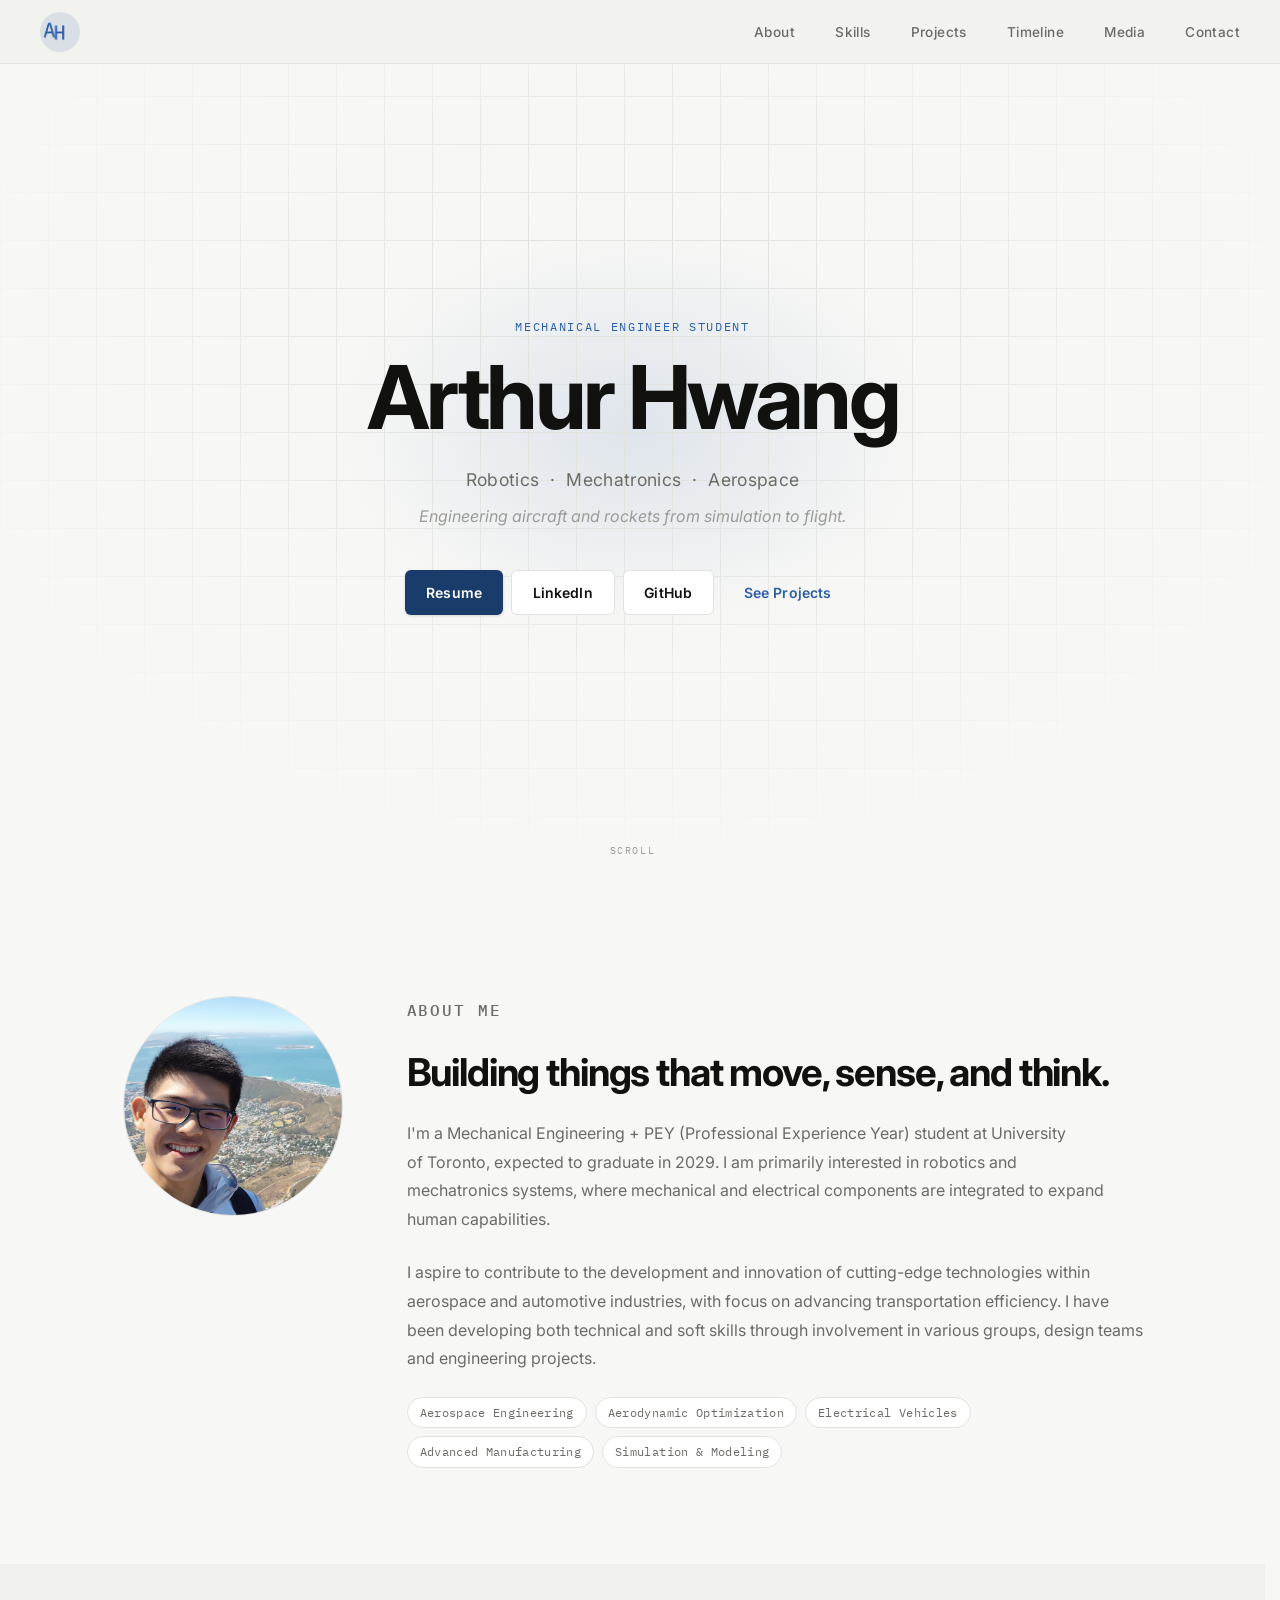
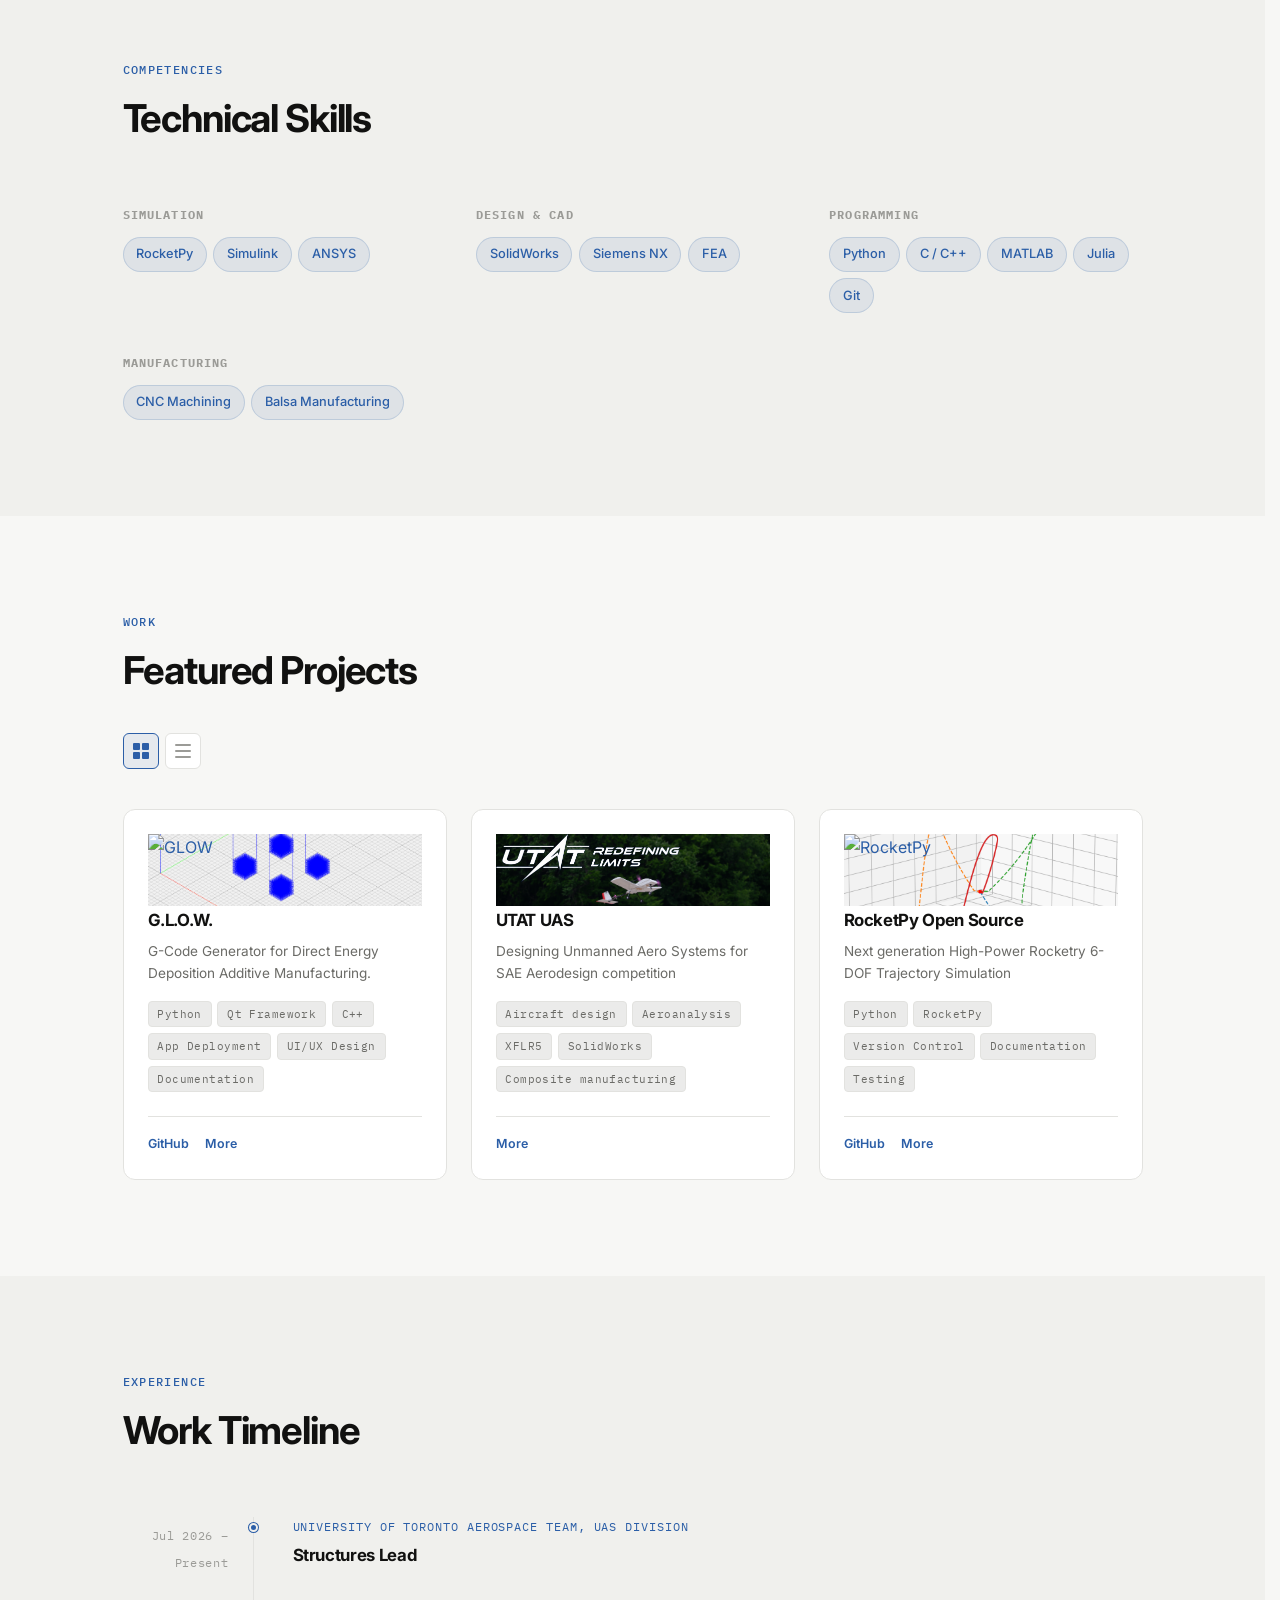
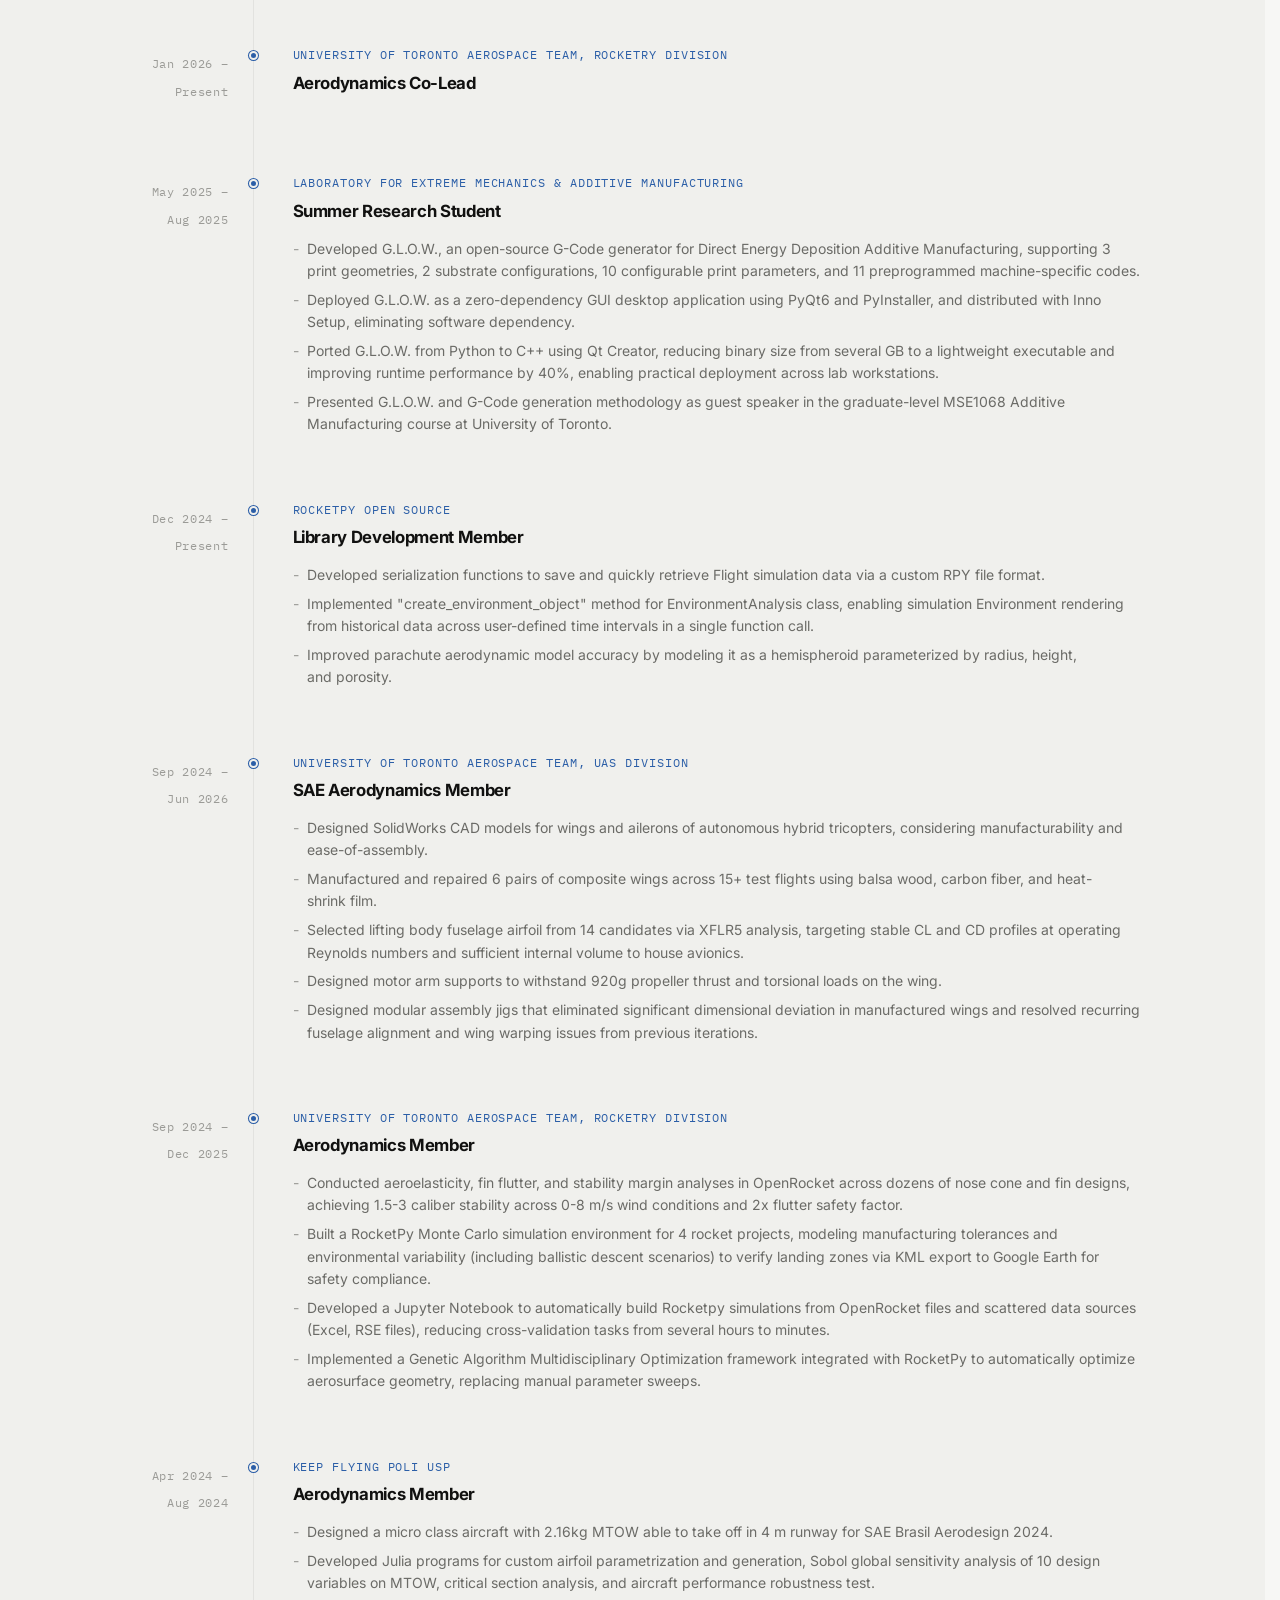
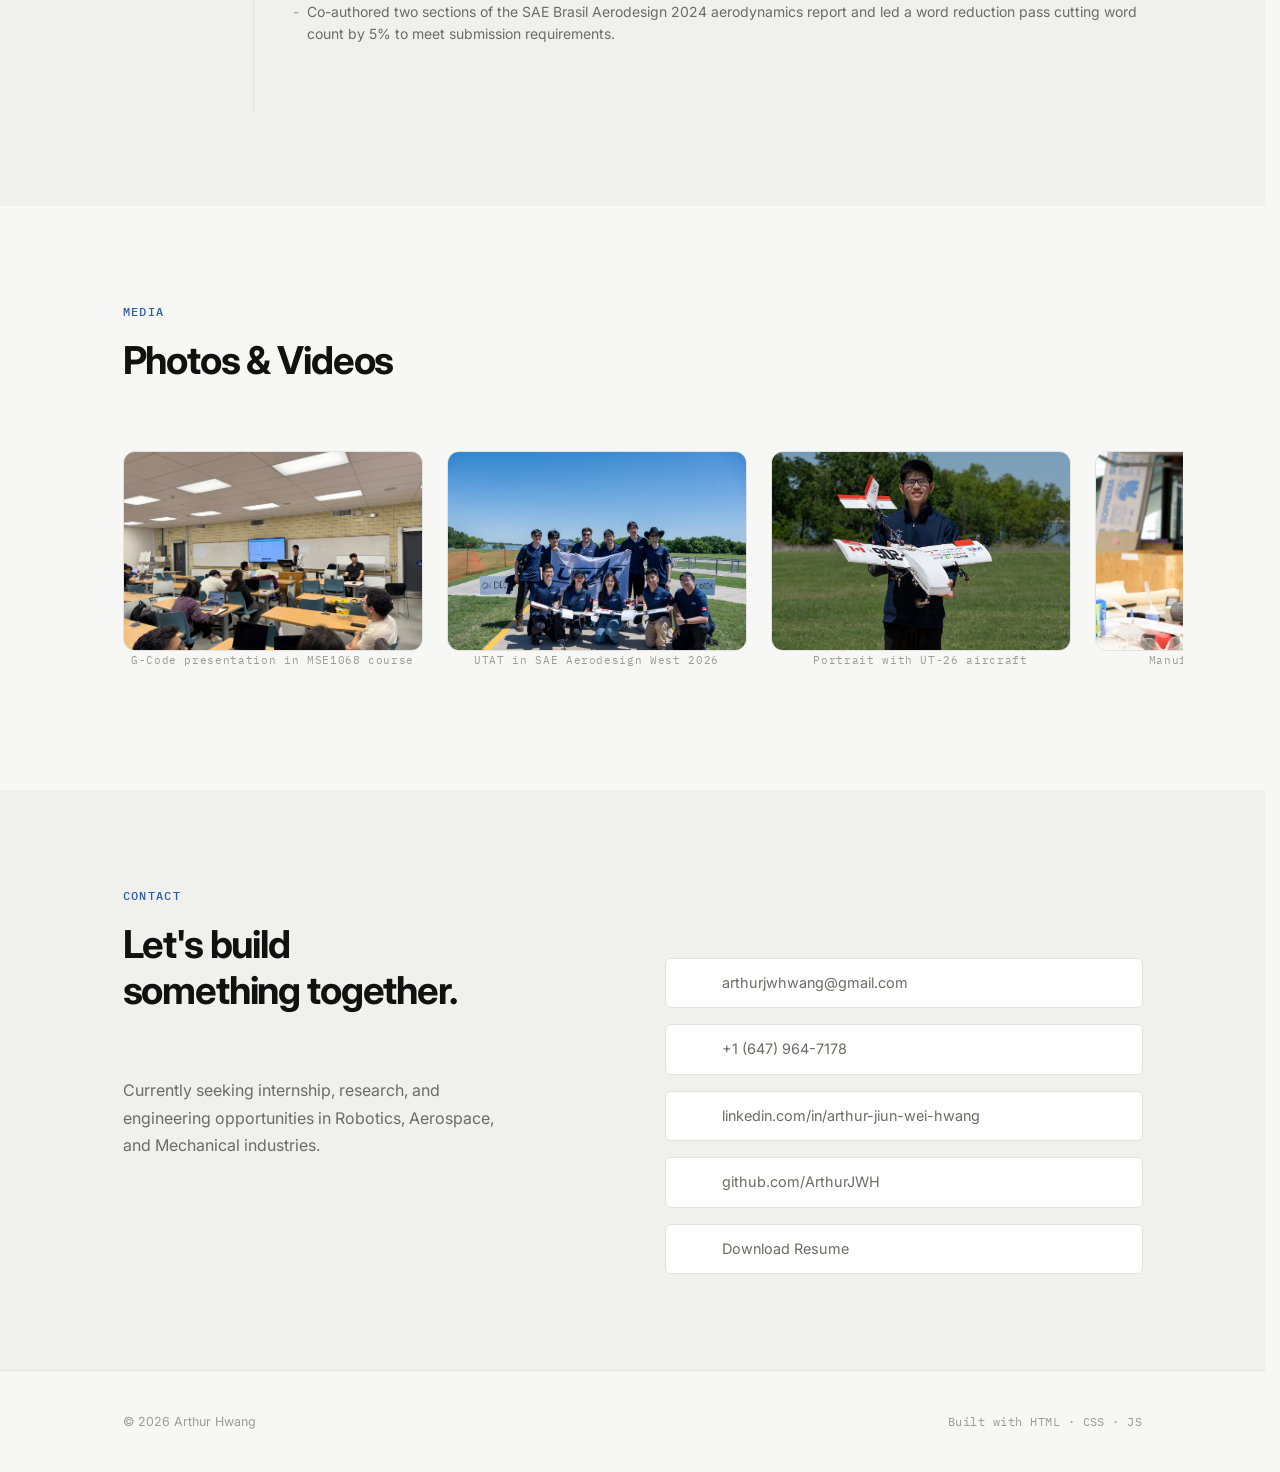
==== index.html @ eb689836 "Adding lazy loading images" ====
<!doctype html>
<html lang="en">
	<head>
		<meta charset="UTF-8" />
		<meta name="viewport" content="width=device-width, initial-scale=1.0" />
		<meta name="description" content="Mechanical Engineering Student @ University of Toronto" />
		<meta name="keywords" content="Arthur, Jiun, Wei, Hwang, ArthurJWH" />
		<meta name="author" content="Arthur Hwang" />
		<title>Arthur Hwang</title>
		<meta property="og:site_name" content="Arthur Hwang" />
		<meta property="og:url" content="https://arthurjwh.github.io/" />
		<meta property="og:title" content="Arthur Hwang" />
		<meta
			property="og:description"
			content="Mechanical Engineering Student @ University of Toronto" />
		<meta
			property="og:image"
			content="https://arthurjwh.github.io/img/icon-500-light-mode.png" />
		<meta
			name="google-site-verification"
			content="MMjzCm9zlC43vfztcEJoleFTkbL-os8lQjuUv9mvH-Y" />
		<link rel="icon" type="image/png" href="img/icon-32-light-mode.png" />
		<link
			rel="icon"
			type="image/png"
			href="img/icon-32-light-mode.png"
			media="(prefers-color-scheme: light)" />
		<link
			rel="icon"
			type="image/png"
			href="img/icon-32-dark-mode.png"
			media="(prefers-color-scheme: dark)" />
		<link rel="stylesheet" href="style.css" />
		<link rel="preconnect" href="https://fonts.googleapis.com" />
		<link rel="preconnect" href="https://fonts.gstatic.com" crossorigin />
		<link
			href="https://fonts.googleapis.com/css2?family=Inter:wght@300;400;500;600;700&family=IBM+Plex+Mono:wght@400;500&display=swap"
			rel="stylesheet" />
		<script src="https://kit.fontawesome.com/801590478f.js" crossorigin="anonymous"></script>
	</head>
	<body>
		<!-- ===========================================================
            NAVBAR
        ============================================================ -->

		<nav class="nav" id="nav">
			<a class="nav-logo" href="#hero">
				<picture class="nav-picture">
					<source
						srcset="img/icon-500-dark-mode.png"
						media="(prefers-color-scheme: dark)" />
					<source
						srcset="img/icon-500-light-mode.png"
						media="(prefers-color-scheme: light)" />
					<img
						src="img/icon-500-light-mode.png"
						loading="lazy"
						alt="Icon"
						class="nav-img" />
				</picture>
			</a>
			<ul class="nav-links" id="nav-links">
				<li><a href="#about">About</a></li>
				<li><a href="#skills">Skills</a></li>
				<li><a href="#projects">Projects</a></li>
				<li><a href="#experience">Timeline</a></li>
				<li><a href="#media">Media</a></li>
				<li><a href="#contact">Contact</a></li>
			</ul>
			<button class="hamburger" id="hamburger" aria-label="Toggle menu">
				<span></span><span></span><span></span>
			</button>
		</nav>
		<!-- ===========================================================
            HERO SECTION
        ============================================================ -->

		<section class="hero" id="hero">
			<div class="hero-grid" aria-hidden="true"></div>
			<div class="hero-content">
				<p class="hero-eyebrow">Mechanical Engineer Student</p>
				<h1 class="hero-name">Arthur Hwang</h1>
				<p class="hero-tagline">
					Robotics &nbsp;·&nbsp; Mechatronics &nbsp;·&nbsp; Aerospace
				</p>
				<p class="hero-sub">Engineering aircraft and rockets from simulation to flight.</p>
				<div class="hero-links">
					<a href="assets/resume.pdf" class="btn btn-primary" target="_blank">Resume</a>
					<!--download="Resume-Arthur-Hwang.pdf"-->
					<a
						href="https://www.linkedin.com/in/arthur-jiun-wei-hwang"
						class="btn btn-secondary"
						target="_blank"
						>LinkedIn</a
					>
					<a href="https://github.com/ArthurJWH" class="btn btn-secondary" target="_blank"
						>GitHub</a
					>
					<a href="#projects" class="btn btn-ghost"
						>See Projects<i class="fa-solid fa-arrow-down fa-xs"></i
					></a>
				</div>
			</div>
			<div class="hero-scroll-hint-wrapper" aria-hidden="true">
				<div class="hero-scroll-hint">
					<i class="fa-solid fa-arrow-down"></i>scroll<i
						class="fa-solid fa-arrow-down"></i>
				</div>
			</div>
		</section>

		<!-- ===========================================================
            ABOUT SECTION
        ============================================================ -->

		<section class="section" id="about">
			<div class="container about-layout">
				<div class="about-photo-wrap">
					<img
						src="img/profile.jpg"
						loading="lazy"
						alt="Arthur Hwang"
						class="about-photo" />
				</div>
				<div class="about-text">
					<p class="section-eyebrow">About Me</p>
					<h2 class="section-title">Building things that move, sense, and think.</h2>
					<p>
						I'm a Mechanical Engineering + PEY (Professional Experience Year) student at
						University of Toronto, expected to graduate in 2029. I am primarily
						interested in robotics and mechatronics systems, where mechanical and
						electrical components are integrated to expand human capabilities.
					</p>
					<p>
						I aspire to contribute to the development and innovation of cutting-edge
						technologies within aerospace and automotive industries, with focus on
						advancing transportation efficiency. I have been developing both technical
						and soft skills through involvement in various groups, design teams and
						engineering projects.
					</p>
					<div class="about-interests">
						<span class="interest-tag">Aerospace Engineering</span>
						<span class="interest-tag">Aerodynamic Optimization</span>
						<span class="interest-tag">Electrical Vehicles</span>
						<span class="interest-tag">Advanced Manufacturing</span>
						<span class="interest-tag">Simulation & Modeling</span>
					</div>
				</div>
			</div>
		</section>

		<!-- ===========================================================
            SKILLS SECTION
        ============================================================ -->

		<section class="section section-alt" id="skills">
			<div class="container">
				<p class="section-eyebrow">Competencies</p>
				<h2 class="section-title">Technical Skills</h2>
				<div class="skills-grid">
					<!-- SKILLS GROUPS -->

					<!--
                    <div class="skills-group">
                        <h3 class="skills-group-label">Group Label</h3>
                        <div class="skills-tags">
                            <span class="skills-tag">Skill</span>
                            ...
                        </div>
                    </div>
                    -->

					<div class="skills-group">
						<h3 class="skills-group-label">Simulation</h3>
						<div class="skills-tags">
							<span class="skills-tag">RocketPy</span>
							<span class="skills-tag">Simulink</span>
							<span class="skills-tag">ANSYS</span>
						</div>
					</div>

					<div class="skills-group">
						<h3 class="skills-group-label">Design & CAD</h3>
						<div class="skills-tags">
							<span class="skills-tag">SolidWorks</span>
							<span class="skills-tag">Siemens NX</span>
							<span class="skills-tag">FEA</span>
						</div>
					</div>

					<div class="skills-group">
						<h3 class="skills-group-label">Programming</h3>
						<div class="skills-tags">
							<span class="skills-tag">Python</span>
							<span class="skills-tag">C / C++</span>
							<span class="skills-tag">MATLAB</span>
							<span class="skills-tag">Julia</span>
							<span class="skills-tag">Git</span>
						</div>
					</div>

					<div class="skills-group">
						<h3 class="skills-group-label">Manufacturing</h3>
						<div class="skills-tags">
							<span class="skills-tag">CNC Machining</span>
							<span class="skills-tag">Balsa Manufacturing</span>
						</div>
					</div>
				</div>
			</div>
		</section>

		<!-- ===========================================================
            PROJECTS SECTION
        ============================================================ -->

		<section class="section" id="projects">
			<div class="container">
				<p class="section-eyebrow">Work</p>
				<h2 class="section-title">Featured Projects</h2>

				<div class="projects-toolbar">
					<button
						class="layout-btn active"
						id="btn-grid"
						aria-label="Grid layout"
						title="Grid layout">
						<svg width="16" height="16" viewBox="0 0 16 16" fill="currentColor">
							<rect x="0" y="0" width="7" height="7" rx="1" />
							<rect x="9" y="0" width="7" height="7" rx="1" />
							<rect x="0" y="9" width="7" height="7" rx="1" />
							<rect x="9" y="9" width="7" height="7" rx="1" />
						</svg>
					</button>
					<button
						class="layout-btn"
						id="btn-list"
						aria-label="List layout"
						title="List layout">
						<svg width="16" height="16" viewBox="0 0 16 16" fill="currentColor">
							<rect x="0" y="1" width="16" height="2" rx="1" />
							<rect x="0" y="7" width="16" height="2" rx="1" />
							<rect x="0" y="13" width="16" height="2" rx="1" />
						</svg>
					</button>
				</div>

				<div class="projects-container grid-layout" id="projects-container">
					<!-- PROJECT CARDS -->

					<!--
                    <article class="project-card" data-href="path-to-index.html">
                        <div class="project-card-logo">
                            <img class="project-img" loading="lazy" src="path-to-img" alt="alt-txt">
                        </div>
                        <div class="project-card-body">
                            <h3 class="project-card-title">TITLE</h3>
                            <p class="project-card-desc">Description</p>
                            <div class="tech-tags">
                                <span class="tech-tag">Tags</span>
                                ...
                            </div>
                        </div>
                        <div class="project-card-links">
                            <a href="github-link" class="card-link" target="_blank" rel="noopener" onclick="event.stopPropagation()">GitHub</a>
                            <a href="path-to-index.html" class="card-link" onclick="event.stopPropagation()">More <i class="fa-solid fa-arrow-right fa-xs"></i></a>
                        </div>
                    </article>
                    -->

					<article
						class="project-card"
						data-href="projects/glow/index.html"
						style="view-transition-name: glow">
						<div
							class="project-card-logo"
							style="
								--page-bg: url(&quot;projects/glow/img/example_configuration.png&quot;);
								background-position: bottom;
							">
							<img
								class="project-img"
								src="https://raw.githubusercontent.com/ArthurJWH/GLOW/main/assets/img/icon.png"
								loading="lazy"
								alt="GLOW" />
						</div>
						<div class="project-card-body">
							<h3 class="project-card-title" style="view-transition-name: glow-title">
								G.L.O.W.
							</h3>
							<p class="project-card-desc">
								G-Code Generator for Direct Energy Deposition Additive
								Manufacturing.
							</p>
							<div class="tech-tags">
								<span class="tech-tag">Python</span>
								<span class="tech-tag">Qt Framework</span>
								<span class="tech-tag">C++</span>
								<div class="tech-tag">App Deployment</div>
								<div class="tech-tag">UI/UX Design</div>
								<div class="tech-tag">Documentation</div>
							</div>
						</div>
						<div class="project-card-links">
							<a
								href="https://github.com/ArthurJWH/GLOW"
								class="card-link"
								target="_blank"
								rel="noopener"
								onclick="event.stopPropagation()"
								>GitHub</a
							>
							<a
								href="projects/glow/index.html"
								class="card-link"
								onclick="event.stopPropagation()"
								>More <i class="fa-solid fa-arrow-right fa-xs"></i
							></a>
						</div>
					</article>

					<article
						class="project-card"
						data-href="projects/utat-uas/index.html"
						style="view-transition-name: utat-uas">
						<div
							class="project-card-logo"
							style="--page-bg: url(&quot;projects/utat-uas/img/ut-26.jpeg&quot;)">
							<img
								class="project-img"
								src="projects/utat-uas/img/utat-logo.png"
								loading="lazy"
								alt="UTAT UAS" />
						</div>
						<div class="project-card-body">
							<h3
								class="project-card-title"
								style="view-transition-name: utat-uas-title">
								UTAT UAS
							</h3>
							<p class="project-card-desc">
								Designing Unmanned Aero Systems for SAE Aerodesign competition
							</p>
							<div class="tech-tags">
								<span class="tech-tag">Aircraft design</span>
								<span class="tech-tag">Aeroanalysis</span>
								<span class="tech-tag">XFLR5</span>
								<span class="tech-tag">SolidWorks</span>
								<span class="tech-tag">Composite manufacturing</span>
							</div>
						</div>
						<div class="project-card-links">
							<!-- <a href="github-link" class="card-link" target="_blank" rel="noopener" onclick="event.stopPropagation()">GitHub</a> -->
							<a
								href="projects/utat-uas/index.html"
								class="card-link"
								onclick="event.stopPropagation()"
								>More <i class="fa-solid fa-arrow-right fa-xs"></i
							></a>
						</div>
					</article>

					<article class="project-card" data-href="projects/rocketpy/index.html">
						<div
							class="project-card-logo"
							style="
								--page-bg: url(&quot;projects/rocketpy/img/trajectory.png&quot;);
							">
							<img
								class="project-img"
								src="https://raw.githubusercontent.com/RocketPy-Team/RocketPy/master/docs/static/RocketPy_Logo_black.png"
								loading="lazy"
								alt="RocketPy" />
						</div>
						<div class="project-card-body">
							<h3 class="project-card-title">RocketPy Open Source</h3>
							<p class="project-card-desc">
								Next generation High-Power Rocketry 6-DOF Trajectory Simulation
							</p>
							<div class="tech-tags">
								<span class="tech-tag">Python</span>
								<span class="tech-tag">RocketPy</span>
								<span class="tech-tag">Version Control</span>
								<span class="tech-tag">Documentation</span>
								<span class="tech-tag">Testing</span>
							</div>
						</div>
						<div class="project-card-links">
							<a
								href="https://github.com/RocketPy-Team/RocketPy"
								class="card-link"
								target="_blank"
								rel="noopener"
								onclick="event.stopPropagation()"
								>GitHub</a
							>
							<a
								href="projects/rocketpy/index.html"
								class="card-link"
								onclick="event.stopPropagation()"
								>More <i class="fa-solid fa-arrow-right fa-xs"></i
							></a>
						</div>
					</article>
				</div>
			</div>
		</section>

		<!-- ===========================================================
            EXPERIENCE SECTION
        ============================================================ -->

		<section class="section section-alt" id="experience">
			<div class="container">
				<p class="section-eyebrow">Experience</p>
				<h2 class="section-title">Work Timeline</h2>

				<div class="timeline">
					<!-- TIMELINE ITEMS -->

					<!--
                    <div class="timeline-item">
                        <div class="timeline-meta">
                            <span class="timeline-date">20XX – Present</span>
                        </div>
                        <div class="timeline-content">
                            <p class="timeline-org">Organization Name</p>
                            <h3 class="timeline-role">Role</h3>
                            <ul class="timeline-bullets">
                                <li>Bullet Point</li>
                                ...
                            </ul>
                        </div>
                    </div>
                    -->

					<div class="timeline-item">
						<div class="timeline-meta">
							<span class="timeline-date">Jul 2026 – Present</span>
						</div>
						<div class="timeline-content">
							<p class="timeline-org">
								University of Toronto Aerospace Team, UAS Division
							</p>
							<h3 class="timeline-role">Structures Lead</h3>
							<!-- <ul class="timeline-bullets">
                                <li></li>
                            </ul> -->
						</div>
					</div>

					<div class="timeline-item">
						<div class="timeline-meta">
							<span class="timeline-date">Jan 2026 – Present</span>
						</div>
						<div class="timeline-content">
							<p class="timeline-org">
								University of Toronto Aerospace Team, Rocketry Division
							</p>
							<h3 class="timeline-role">Aerodynamics Co-Lead</h3>
							<!-- <ul class="timeline-bullets">
                                <li></li>
                            </ul> -->
						</div>
					</div>

					<div class="timeline-item">
						<div class="timeline-meta">
							<span class="timeline-date">May 2025 – Aug 2025</span>
						</div>
						<div class="timeline-content">
							<p class="timeline-org">
								Laboratory for Extreme Mechanics & Additive Manufacturing
							</p>
							<h3 class="timeline-role">Summer Research Student</h3>
							<ul class="timeline-bullets">
								<li>
									Developed G.L.O.W., an open-source G-Code generator for Direct
									Energy Deposition Additive Manufacturing, supporting 3 print
									geometries, 2 substrate configurations, 10 configurable print
									parameters, and 11 preprogrammed machine-specific codes.
								</li>
								<li>
									Deployed G.L.O.W. as a zero-dependency GUI desktop application
									using PyQt6 and PyInstaller, and distributed with Inno Setup,
									eliminating software dependency.
								</li>
								<li>
									Ported G.L.O.W. from Python to C++ using Qt Creator, reducing
									binary size from several GB to a lightweight executable and
									improving runtime performance by 40%, enabling practical
									deployment across lab workstations.
								</li>
								<li>
									Presented G.L.O.W. and G-Code generation methodology as guest
									speaker in the graduate-level MSE1068 Additive Manufacturing
									course at University of Toronto.
								</li>
							</ul>
						</div>
					</div>

					<div class="timeline-item">
						<div class="timeline-meta">
							<span class="timeline-date">Dec 2024 – Present</span>
						</div>
						<div class="timeline-content">
							<p class="timeline-org">RocketPy Open Source</p>
							<h3 class="timeline-role">Library Development Member</h3>
							<ul class="timeline-bullets">
								<li>
									Developed serialization functions to save and quickly retrieve
									Flight simulation data via a custom RPY file format.
								</li>
								<li>
									Implemented "create_environment_object" method for
									EnvironmentAnalysis class, enabling simulation Environment
									rendering from historical data across user-defined time
									intervals in a single function call.
								</li>
								<li>
									Improved parachute aerodynamic model accuracy by modeling it as
									a hemispheroid parameterized by radius, height, and porosity.
								</li>
							</ul>
						</div>
					</div>

					<div class="timeline-item">
						<div class="timeline-meta">
							<span class="timeline-date">Sep 2024 – Jun 2026</span>
						</div>
						<div class="timeline-content">
							<p class="timeline-org">
								University of Toronto Aerospace Team, UAS Division
							</p>
							<h3 class="timeline-role">SAE Aerodynamics Member</h3>
							<ul class="timeline-bullets">
								<li>
									Designed SolidWorks CAD models for wings and ailerons of
									autonomous hybrid tricopters, considering manufacturability and
									ease-of-assembly.
								</li>
								<li>
									Manufactured and repaired 6 pairs of composite wings across 15+
									test flights using balsa wood, carbon fiber, and heat-shrink
									film.
								</li>
								<li>
									Selected lifting body fuselage airfoil from 14 candidates via
									XFLR5 analysis, targeting stable CL and CD profiles at operating
									Reynolds numbers and sufficient internal volume to house
									avionics.
								</li>
								<li>
									Designed motor arm supports to withstand 920g propeller thrust
									and torsional loads on the wing.
								</li>
								<li>
									Designed modular assembly jigs that eliminated significant
									dimensional deviation in manufactured wings and resolved
									recurring fuselage alignment and wing warping issues from
									previous iterations.
								</li>
							</ul>
						</div>
					</div>

					<div class="timeline-item">
						<div class="timeline-meta">
							<span class="timeline-date">Sep 2024 – Dec 2025</span>
						</div>
						<div class="timeline-content">
							<p class="timeline-org">
								University of Toronto Aerospace Team, Rocketry Division
							</p>
							<h3 class="timeline-role">Aerodynamics Member</h3>
							<ul class="timeline-bullets">
								<li>
									Conducted aeroelasticity, fin flutter, and stability margin
									analyses in OpenRocket across dozens of nose cone and fin
									designs, achieving 1.5-3 caliber stability across 0-8 m/s wind
									conditions and 2x flutter safety factor.
								</li>
								<li>
									Built a RocketPy Monte Carlo simulation environment for 4 rocket
									projects, modeling manufacturing tolerances and environmental
									variability (including ballistic descent scenarios) to verify
									landing zones via KML export to Google Earth for safety
									compliance.
								</li>
								<li>
									Developed a Jupyter Notebook to automatically build Rocketpy
									simulations from OpenRocket files and scattered data sources
									(Excel, RSE files), reducing cross-validation tasks from several
									hours to minutes.
								</li>
								<li>
									Implemented a Genetic Algorithm Multidisciplinary Optimization
									framework integrated with RocketPy to automatically optimize
									aerosurface geometry, replacing manual parameter sweeps.
								</li>
							</ul>
						</div>
					</div>

					<div class="timeline-item">
						<div class="timeline-meta">
							<span class="timeline-date">Apr 2024 – Aug 2024</span>
						</div>
						<div class="timeline-content">
							<p class="timeline-org">Keep Flying Poli USP</p>
							<h3 class="timeline-role">Aerodynamics Member</h3>
							<ul class="timeline-bullets">
								<li>
									Designed a micro class aircraft with 2.16kg MTOW able to take
									off in 4 m runway for SAE Brasil Aerodesign 2024.
								</li>
								<li>
									Developed Julia programs for custom airfoil parametrization and
									generation, Sobol global sensitivity analysis of 10 design
									variables on MTOW, critical section analysis, and aircraft
									performance robustness test.
								</li>
								<li>
									Co-authored two sections of the SAE Brasil Aerodesign 2024
									aerodynamics report and led a word reduction pass cutting word
									count by 5% to meet submission requirements.
								</li>
							</ul>
						</div>
					</div>
				</div>
			</div>
		</section>

		<!-- ===========================================================
            MEDIA
        ============================================================ -->

		<section class="section" id="media">
			<div class="container">
				<p class="section-eyebrow">Media</p>
				<h2 class="section-title">Photos & Videos</h2>
			</div>
			<div class="media-scroll-wrap">
				<div class="media-gallery" id="media-gallery">
					<!-- IMAGES -->

					<!--
                    <img class="media-item placeholder" src="path-to-img" loading="lazy" alt="alt-txt">
                    -->
					<figure>
						<img
							class="media-item placeholder"
							src="img/mse1068-presentation-1.jpeg"
							loading="lazy"
							alt="G-Code presentation in MSE1068 course" />
						<figcaption>G-Code presentation in MSE1068 course</figcaption>
					</figure>
					<figure>
						<img
							class="media-item placeholder"
							src="projects/utat-uas/img/utat-team-2026.jpeg"
							loading="lazy"
							alt="UTAT in SAE Aerodesign West 2026" />
						<figcaption>UTAT in SAE Aerodesign West 2026</figcaption>
					</figure>
					<figure>
						<img
							class="media-item placeholder"
							src="projects/utat-uas/img/sae-aerodesign-west-2026.jpeg"
							loading="lazy"
							alt="Portrait with UT-26 aircraft" />
						<figcaption>Portrait with UT-26 aircraft</figcaption>
					</figure>
					<figure>
						<img
							class="media-item placeholder"
							src="projects/utat-uas/img/wing-manufacturing.jpeg"
							loading="lazy"
							alt="Manufacturing balsa wings" />
						<figcaption>Manufacturing balsa wings</figcaption>
					</figure>
					<figure>
						<img
							class="media-item placeholder"
							src="projects/utat-uas/img/piloting.jpeg"
							loading="lazy"
							alt="Learning how to pilot RC plane" />
						<figcaption>Learning how to pilot RC plane</figcaption>
					</figure>
					<figure>
						<img
							class="media-item placeholder"
							src="projects/utat-uas/img/wing-assembly.jpeg"
							loading="lazy"
							alt="Repairing balsa wings" />
						<figcaption>Assembling wing during competition</figcaption>
					</figure>
					<figure>
						<img
							class="media-item placeholder"
							src="projects/utat-uas/img/ut-25.jpeg"
							loading="lazy"
							alt="UT-25 aircraft" />
						<figcaption>UT-25 aircraft: Stratus</figcaption>
					</figure>
					<figure>
						<img
							class="media-item placeholder"
							src="img/embraer-visit.jpeg"
							loading="lazy"
							alt="Embraer facility visit from inside" />
						<figcaption>Embraer facility visit from inside</figcaption>
					</figure>
					<figure>
						<img
							class="media-item placeholder"
							src="img/embraer-visit-1.jpeg"
							loading="lazy"
							alt="Embraer facility visit" />
						<figcaption>Embraer facility visit</figcaption>
					</figure>
					<figure>
						<img
							class="media-item placeholder"
							src="img/keep-flying-2024.jpeg"
							loading="lazy"
							alt="Keep Flying 2024 aircraft" />
						<figcaption>Keep Flying 2024 micro-class aircraft</figcaption>
					</figure>
					<figure>
						<img
							class="media-item placeholder"
							src="img/10th-forum-sae-brasil-aerodesign.jpeg"
							loading="lazy"
							alt="10th Forum SAE Brasil Aerodesign" />
						<figcaption>10th Forum SAE Brasil Aerodesign</figcaption>
					</figure>
				</div>
			</div>
		</section>

		<!-- ===========================================================
            CONTACT
        ============================================================ -->

		<section class="section section-alt" id="contact">
			<div class="container contact-layout">
				<div class="contact-text">
					<p class="section-eyebrow">Contact</p>
					<h2 class="section-title">Let's build something together.</h2>
					<p class="contact-pitch">
						Currently seeking internship, research, and engineering opportunities in
						Robotics, Aerospace, and Mechanical industries.
					</p>
				</div>
				<div class="contact-links">
					<a href="mailto:arthurjwhwang@gmail.com" class="contact-item">
						<i class="fa-solid fa-envelope contact-icon"></i>
						<span>arthurjwhwang@gmail.com</span>
					</a>

					<a href="tel:+16479647178" class="contact-item" target="_blank">
						<i class="fa-solid fa-phone contact-icon"></i>
						<span>+1 (647) 964-7178</span>
					</a>

					<a
						href="https://www.linkedin.com/in/arthur-jiun-wei-hwang"
						class="contact-item"
						target="_blank">
						<i class="fa-brands fa-linkedin contact-icon"></i>
						<span>linkedin.com/in/arthur-jiun-wei-hwang</span>
					</a>

					<a href="https://github.com/ArthurJWH" class="contact-item" target="_blank">
						<i class="fa-brands fa-github contact-icon"></i>
						<span>github.com/ArthurJWH</span>
					</a>

					<a href="assets/resume.pdf" class="contact-item" target="_blank">
						<i class="fa-solid fa-file-arrow-down contact-icon"></i>
						<span>Download Resume</span>
					</a>
				</div>
			</div>
		</section>

		<!-- ===========================================================
            FOOTER
        ============================================================ -->

		<footer class="footer">
			<div class="container footer-inner">
				<span>© 2026 Arthur Hwang</span>
				<span class="footer-mono">Built with HTML · CSS · JS</span>
			</div>
		</footer>

		<script src="script.js"></script>
	</body>
</html>
---- style.css ----
/* =============================================================
    VARIABLES
============================================================= */

:root {
	/* Light Mode */
	--bg: #f7f7f5;
	--bg-alt: #f0f0ed;
	--surface: #ffffff;
	--surface-2: #ebebea;
	--border: #e2e2df;
	--text-primary: #111110;
	--text-secondary: #6b6b67;
	--text-muted: #9b9b97;
	--text-lighter: #ffffffd9;
	--accent: #1a3c6b;
	--accent-mid: #2b5ea7;
	--accent-glow: rgba(43, 94, 167, 0.12);
	--accent-tag: rgba(43, 94, 167, 0.09);

	/* Font */
	--mono: "IBM Plex Mono", monospace;
	--sans: "Inter", system-ui, sans-serif;

	/* Spacing */
	--space-xs: 0.5rem;
	--space-sm: 1rem;
	--space-md: 1.5rem;
	--space-lg: 2.5rem;
	--space-xl: 4rem;
	--space-2xl: 6rem;

	/* Sizes */
	--nav-h: 64px;
	--max-w: 1100px;
	--radius-sm: 6px;
	--radius-md: 12px;
	--radius-lg: 20px;

	/* Motion */
	--ease: cubic-bezier(0.22, 0.61, 0.36, 1);
	--dur-fast: 150ms;
	--dur-mid: 300ms;
	--dur-slow: 600ms;

	interpolate-size: allow-keywords;
}

@media (prefers-color-scheme: dark) {
	:root {
		--bg: #0f0f0e;
		--bg-alt: #141413;
		--surface: #1a1a18;
		--surface-2: #222220;
		--border: #2a2a28;
		--text-primary: #f2f2ef;
		--text-secondary: #9b9b97;
		--text-muted: #6b6b67;
		--accent: #4d80c4;
		--accent-mid: #6a9fd8;
		--accent-glow: rgba(77, 128, 196, 0.14);
		--accent-tag: rgba(77, 128, 196, 0.12);
		/* rgba(43, 94, 167, 0.18) */
	}
}

/* =============================================================
    BASE
============================================================= */

*,
*::before,
*::after {
	box-sizing: border-box;
	margin: 0;
	padding: 0;
}

html {
	scroll-behavior: smooth;
	scrollbar-gutter: stable;
	-webkit-font-smoothing: antialiased;
	text-rendering: optimizeLegibility;
}

body {
	font-family: var(--sans);
	background: var(--bg);
	color: var(--text-primary);
	line-height: 1.7;
	overflow-x: hidden;
}

p {
	text-wrap: pretty;
}

a {
	color: inherit;
	text-decoration: none;
}

ul {
	list-style: none;
}

li {
	text-wrap: pretty;
}

img {
	display: block;
	max-width: 100%;
}

button {
	cursor: pointer;
	border: none;
	background: none;
	font: inherit;
}

details {
	overflow: clip;
	gap: 0.4rem;
}

details.horizontal {
	display: inline-flex;
	anchor-name: --details-anchor;
}

details::details-content {
	block-size: 0;
	transition:
		block-size 0.5s var(--ease),
		content-visibility 0.5s var(--ease);
	transition-behavior: allow-discrete;
}

details[open]::details-content {
	block-size: auto;
}

details.horizontal::details-content {
	position-anchor: --details-anchor;
	position: absolute;
	top: anchor(top);
	left: anchor(right);
	block-size: anchor-size(height);
	inline-size: 0;
	max-width: 30dvw;
	max-width: calc(100svw - var(--space-md) - anchor(right));
	overflow-x: auto;
	scrollbar-width: none;
	-ms-overflow-style: none;
	transition:
		inline-size 0.5s var(--ease),
		content-visibility 0.5s var(--ease);
	transition-behavior: allow-discrete;
}

details.horizontal[open]::details-content {
	inline-size: auto;
}

details.horizontal::details-content::-webkit-scrollbar {
	display: none;
}

details.horizontal * {
	text-wrap: nowrap;
}

summary {
	list-style: none;
	cursor: pointer;
}

@media (max-width: 800px) {
	details.horizontal::details-content {
		top: anchor(bottom);
		left: anchor(left);
		max-width: calc(100svw - 2 * var(--space-md));
	}
}

/* =============================================================
    LAYOUT
============================================================= */

.container {
	width: 100%;
	max-width: var(--max-w);
	margin-inline: auto;
	padding-inline: var(--space-lg);
}

.section {
	padding-block: var(--space-2xl);
}

.section-alt {
	background: var(--bg-alt);
}

.section-eyebrow {
	font-family: var(--mono);
	font-size: 0.72rem;
	font-weight: 500;
	letter-spacing: 0.12em;
	text-transform: uppercase;
	text-wrap: balance;
	color: var(--accent-mid);
	margin-bottom: var(--space-sm);
}

.section-title {
	font-size: clamp(1.6rem, 3.5vw, 2.4rem);
	font-weight: 700;
	letter-spacing: -0.03em;
	line-height: 1.2;
	text-wrap: balance;
	color: var(--text-primary);
	margin-bottom: var(--space-xl);
}

@media (max-width: 800px) {
	.container {
		padding-inline: var(--space-md);
	}

	.section {
		padding-block: var(--space-xl);
	}
}

/* =============================================================
    NAVBAR
============================================================= */

.nav {
	position: fixed;
	top: 0;
	left: 0;
	right: 0;
	z-index: 100;
	height: var(--nav-h);
	display: flex;
	align-items: center;
	justify-content: space-between;
	padding-inline: var(--space-lg);
	background: transparent;
	border-bottom: 1px solid var(--border);
}

.nav:before {
	content: "";
	position: absolute;
	inset: 0;
	z-index: -1;
	background-color: rgba(from var(--bg-alt) r g b / 0.75);
	backdrop-filter: blur(16px) saturate(1.8);
	-webkit-backdrop-filter: blur(16px) saturate(1.8);
}

.nav-logo {
	height: 40px;
	width: 40px;
	border-radius: 50%;
	align-content: center;
	font-family: var(--mono);
	font-size: 1rem;
	font-weight: 500;
	letter-spacing: 0.06em;
	color: var(--accent-mid);
	background-color: var(--accent-glow);
	flex-shrink: 0;
}

.nav-logo .nav-img {
	height: 30px;
	width: 30px;
	margin: 0;
	padding: 0;
	justify-self: center;
	transform: translateX(-0.5px);
}

.nav-links {
	display: flex;
	gap: var(--space-lg);
	align-items: center;
	justify-content: space-between;
}

.nav-links a {
	font-size: 0.85rem;
	font-weight: 500;
	letter-spacing: 0.03em;
	color: var(--text-secondary);
	transition: color var(--dur-fast);
}

.nav-links a:hover {
	color: var(--text-primary);
}

.hamburger {
	display: none;
	flex-direction: column;
	gap: 5px;
	padding: 4px;
}

.hamburger span {
	display: block;
	width: 22px;
	height: 2px;
	background: var(--text-primary);
	border-radius: 2px;
	corner-shape: squircle;
	transition:
		transform var(--dur-mid) var(--ease),
		opacity var(--dur-fast);
}

.hamburger.open span:nth-child(1) {
	transform: translateY(7px) rotate(45deg);
}

.hamburger.open span:nth-child(2) {
	opacity: 0;
}

.hamburger.open span:nth-child(3) {
	transform: translateY(-7px) rotate(-45deg);
}

@media (max-width: 800px) {
	.hamburger {
		display: flex;
	}

	.nav-links {
		position: absolute;
		top: var(--nav-h);
		left: 0;
		right: 0;
		flex-direction: column;
		justify-content: flex-start;
		background: transparent;
		padding: 0;
		gap: var(--space-md);
		max-height: 0;
		overflow: hidden;
		transition:
			max-height var(--dur-mid) var(--ease),
			padding var(--dur-mid) var(--ease);
		border-top: 1px solid var(--border);
	}

	.nav-links:before {
		content: "";
		position: absolute;
		inset: 0;
		z-index: -1;
		background-color: rgba(from var(--bg) r g b / 0.5);
		backdrop-filter: blur(16px) saturate(1.8);
		-webkit-backdrop-filter: blur(16px) saturate(1.8);
	}

	.nav-links.open {
		max-height: 100vh;
		padding: var(--space-md);
		border-bottom: 1px solid var(--border);
	}

	.nav-links li {
		width: 100%;
	}

	.nav-links a {
		display: block;
		text-align: center;
		font-size: 1.1rem;
	}
}

/* =============================================================
    BUTTONS
============================================================= */

.btn {
	display: inline-flex;
	align-items: center;
	gap: 0.4rem;
	padding: 0.6rem 1.3rem;
	border-radius: var(--radius-sm);
	corner-shape: squircle;
	font-size: 0.875rem;
	font-weight: 600;
	letter-spacing: 0.01em;
	transition: all var(--dur-fast) var(--ease);
	white-space: nowrap;
}

.btn-primary {
	background: var(--accent);
	color: #fff;
	box-shadow:
		0 1px 3px rgba(0, 0, 0, 0.15),
		0 0 0 0 var(--accent-glow);
}

.btn-primary:hover {
	background: var(--accent-mid);
	box-shadow: 0 4px 16px var(--accent-glow);
	transform: translateY(-1px);
}

.btn-secondary {
	background: var(--surface);
	color: var(--text-primary);
	border: 1px solid var(--border);
}

.btn-secondary:hover {
	border-color: var(--accent-mid);
	color: var(--accent-mid);
	transform: translateY(-1px);
}

.btn-ghost {
	color: var(--accent-mid);
	border: 1px solid transparent;
}

.btn-ghost:hover {
	border-color: var(--accent-mid);
	background: var(--accent-tag);
}

/* =============================================================
    HERO
============================================================= */

.hero {
	position: relative;
	min-height: 100svh;
	display: flex;
	flex-direction: column;
	align-items: center;
	justify-content: center;
	text-align: center;
	padding: calc(var(--nav-h) + var(--space-xl)) var(--space-lg) var(--space-2xl);
	overflow: hidden;
}

.hero-grid {
	position: absolute;
	inset: 0;
	background-image:
		linear-gradient(var(--border) 1px, transparent 1px),
		linear-gradient(90deg, var(--border) 1px, transparent 1px);
	background-size: 48px 48px;
	mask-image: radial-gradient(ellipse 80% 80% at 50% 40%, black 20%, transparent 70%);
	-webkit-mask-image: radial-gradient(ellipse 80% 80% at 50% 40%, black 20%, transparent 70%);
}

.hero::before {
	content: "";
	position: absolute;
	width: 600px;
	height: 400px;
	background: radial-gradient(ellipse, var(--accent-glow) 0%, transparent 70%);
	top: 50%;
	left: 50%;
	transform: translate(-50%, -55%);
	pointer-events: none;
}

.hero-content {
	position: relative;
	max-width: 680px;
}

.hero-content p {
	text-align: center;
}

.hero-eyebrow {
	font-family: var(--mono);
	font-size: 0.75rem;
	letter-spacing: 0.14em;
	text-transform: uppercase;
	color: var(--accent-mid);
	margin-bottom: var(--space-sm);
}

.hero-name {
	font-size: clamp(2.8rem, 8vw, 5.5rem);
	font-weight: 700;
	letter-spacing: -0.04em;
	line-height: 1;
	color: var(--text-primary);
}

.hero-tagline {
	font-size: clamp(0.9rem, 2vw, 1.1rem);
	color: var(--text-secondary);
	margin-top: var(--space-md);
	letter-spacing: 0.02em;
}

.hero-sub {
	font-size: 1rem;
	color: var(--text-muted);
	margin-top: 0.5rem;
	font-style: italic;
}

.hero-links {
	display: inline-flex;
	flex-wrap: wrap;
	gap: var(--space-xs);
	justify-content: center;
	margin-top: var(--space-lg);
}

.hero-scroll-hint-wrapper {
	position: absolute;
	left: 50%;
	transform: translateX(-50%);
	bottom: var(--space-lg);
}

.hero-scroll-hint {
	font-family: var(--mono);
	font-size: 0.65rem;
	letter-spacing: 0.16em;
	text-transform: uppercase;
	color: var(--text-muted);
	animation: scroll-bounce 2s 1.5s ease-in-out infinite;
}

@media (max-width: 800px) {
	.hero-links {
		flex-direction: column;
		align-items: stretch;
	}

	.hero-links .btn {
		justify-content: center;
		padding-left: 0.25rem;
		padding-right: 0.25rem;
	}
}

/* =============================================================
    ABOUT
============================================================= */

.about-layout {
	display: grid;
	grid-template-columns: 220px 1fr;
	gap: var(--space-xl);
	align-items: start;
}

.about-photo-wrap {
	position: sticky;
	top: calc(var(--nav-h) + var(--space-md));
}

.about-photo {
	width: 100%;
	border-radius: 50%;
	border: 1px solid var(--border);
	aspect-ratio: 1;
	object-fit: cover;
}

.about-text .section-title {
	margin-bottom: var(--space-md);
}

.about-text p {
	color: var(--text-secondary);
	margin-bottom: var(--space-md);
	font-size: 1rem;
	line-height: 1.8;
}

.about-interests {
	display: flex;
	flex-wrap: wrap;
	gap: 0.5rem;
	margin-top: var(--space-md);
}

.interest-tag {
	font-family: var(--mono);
	font-size: 0.72rem;
	padding: 0.3rem 0.75rem;
	border-radius: 99px;
	corner-shape: squircle;
	border: 1px solid var(--border);
	color: var(--text-secondary);
	background: var(--surface);
	letter-spacing: 0.03em;
}

@media (max-width: 800px) {
	.about-layout {
		grid-template-columns: 1fr;
		gap: var(--space-lg);
	}

	.about-photo-wrap {
		position: static;
		max-width: 180px;
		margin-inline: auto;
	}

	.about-text {
		text-align: left;
	}
}

/* =============================================================
    SKILLS
============================================================= */

.skills-grid {
	display: grid;
	grid-template-columns: repeat(auto-fill, minmax(280px, 1fr));
	gap: var(--space-lg);
}

.skills-group-label {
	font-family: var(--mono);
	font-size: 0.72rem;
	letter-spacing: 0.1em;
	text-transform: uppercase;
	color: var(--text-muted);
	margin-bottom: 0.75rem;
}

.skills-tags {
	display: flex;
	flex-wrap: wrap;
	gap: 0.4rem;
}

.skills-tag {
	display: inline-flex;
	align-items: center;
	padding: 0.35rem 0.8rem;
	border-radius: 99px;
	corner-shape: squircle;
	font-size: 0.8rem;
	font-weight: 500;
	background: var(--accent-tag);
	color: var(--accent-mid);
	border: 1px solid rgba(43, 94, 167, 0.18);
	transition:
		background var(--dur-fast),
		transform var(--dur-fast);
}

.skills-tag:hover {
	background: rgba(43, 94, 167, 0.18);
	transform: translateY(-1px);
}

@media (prefers-color-scheme: dark) {
	.skills-tag {
		border-color: rgba(77, 128, 196, 0.2);
	}
}

/* =============================================================
    PROJECTS
============================================================= */

.projects-toolbar {
	display: flex;
	gap: 0.4rem;
	margin-bottom: var(--space-lg);
	margin-top: calc(-1 * var(--space-md));
}

.layout-btn {
	display: flex;
	align-items: center;
	justify-content: center;
	width: 36px;
	height: 36px;
	border-radius: var(--radius-sm);
	corner-shape: squircle;
	border: 1px solid var(--border);
	background: var(--surface);
	color: var(--text-muted);
	transition: all var(--dur-fast);
}

.layout-btn.active,
.layout-btn:hover {
	border-color: var(--accent-mid);
	color: var(--accent-mid);
	background: var(--accent-tag);
}

.projects-container.grid-layout {
	display: grid;
	grid-template-columns: repeat(auto-fill, minmax(240px, 1fr));
	gap: var(--space-md);
}

.projects-container.grid-layout .project-card {
	display: flex;
	flex-direction: column;
	background: var(--surface);
	border: 1px solid var(--border);
	border-radius: var(--radius-md);
	corner-shape: squircle;
	padding: var(--space-md);
	cursor: pointer;
	transition:
		transform var(--dur-mid) var(--ease),
		box-shadow var(--dur-mid) var(--ease),
		border-color var(--dur-mid);
	position: relative;
	overflow: hidden;
}

.projects-container.grid-layout .project-card::after {
	content: "";
	position: absolute;
	inset: 0;
	border-radius: var(--radius-md);
	corner-shape: squircle;
	box-shadow: inset 0 0 0 1px var(--accent-mid);
	opacity: 0;
	transition: opacity var(--dur-mid);
}

.projects-container.grid-layout .project-card:hover {
	transform: translateY(-3px);
	box-shadow: 0 8px 32px var(--accent-glow);
	border-color: var(--accent-mid);
}

.projects-container.grid-layout .project-card:hover::after {
	opacity: 0;
}

.projects-container.grid-layout .project-card-logo {
	width: 100%;
	height: 72px;
	color: var(--accent-mid);
	flex-shrink: 0;
	background-image: var(--page-bg);
	background-position: center;
	background-size: cover;
	background-repeat: no-repeat;
}

.project-card-logo svg {
	max-width: 100%;
	max-height: 48px;
}

.project-card-logo .project-img {
	max-width: 100%;
	max-height: 48px;
	object-fit: contain;
}

.project-card-body {
	flex: 1;
}

.project-card-title {
	font-size: 1.05rem;
	font-weight: 700;
	letter-spacing: -0.02em;
	margin-bottom: 0.4rem;
	color: var(--text-primary);
}

.project-card-desc {
	font-size: 0.85rem;
	color: var(--text-secondary);
	line-height: 1.6;
	margin-bottom: var(--space-sm);
}

.tech-tags {
	display: flex;
	flex-wrap: wrap;
	gap: 0.35rem;
	margin-top: 0.75rem;
}

.tech-tag {
	font-family: var(--mono);
	font-size: 0.68rem;
	padding: 0.2rem 0.55rem;
	border-radius: 4px;
	corner-shape: squircle;
	background: var(--surface-2);
	color: var(--text-secondary);
	border: 1px solid var(--border);
	letter-spacing: 0.04em;
}

.project-card-links {
	display: flex;
	gap: var(--space-sm);
	margin-top: var(--space-md);
	padding-top: var(--space-sm);
	border-top: 1px solid var(--border);
}

.card-link {
	position: relative;
	z-index: 1;
	font-size: 0.78rem;
	font-weight: 600;
	color: var(--accent-mid);
	transition: opacity var(--dur-fast);
}

.card-link:hover {
	opacity: 0.7;
}

.projects-container.list-layout {
	display: flex;
	flex-direction: column;
	gap: 1px;
	border: 1px solid var(--border);
	border-radius: var(--radius-md);
	corner-shape: squircle;
	overflow-x: hidden;
	overflow-y: auto;
	scrollbar-width: thin;
	scrollbar-color: var(--border) transparent;
}

.projects-container.list-layout .project-card {
	display: grid;
	grid-template-columns: 56px 1fr auto;
	gap: var(--space-md);
	align-items: center;
	background: var(--surface);
	padding: var(--space-md) var(--space-lg);
	cursor: pointer;
	border-bottom: 1px solid var(--border);
	transition: background var(--dur-fast);
}

.projects-container.list-layout .project-card:last-child {
	border-bottom: none;
}

.projects-container.list-layout .project-card:hover {
	background: var(--accent-tag);
}

.projects-container.list-layout .project-card-logo {
	width: 56px;
	height: 48px;
	margin-bottom: 0;
}

.projects-container.list-layout .project-card-title {
	margin-bottom: 0.25rem;
}

.projects-container.list-layout .project-card-links {
	border-top: none;
	padding-top: 0;
	margin-top: 0;
	flex-direction: column;
	align-items: flex-end;
	gap: 0.25rem;
}

@media (max-width: 800px) {
	.projects-container.list-layout .project-card {
		grid-template-columns: 48px 1fr;
		grid-template-rows: auto auto;
	}

	.projects-container.list-layout .project-card-links {
		grid-column: 1 / -1;
		flex-direction: row;
		align-items: center;
		gap: 36px;
	}
}

/* =============================================================
    TIMELINE
============================================================= */

.timeline {
	position: relative;
	display: flex;
	flex-direction: column;
	gap: 0;
}

.timeline::before {
	content: "";
	position: absolute;
	left: 130px;
	top: 0;
	bottom: 0;
	width: 1px;
	background: var(--border);
}

.timeline-item {
	display: grid;
	grid-template-columns: 130px 1fr;
	gap: var(--space-lg);
	padding-bottom: var(--space-xl);
	position: relative;
	animation: timeline-fade-in var(--ease);
	animation-timeline: view();
	animation-range: entry 0;
}

.timeline-item::after {
	content: "";
	position: absolute;
	left: 126px;
	top: 6px;
	width: 9px;
	height: 9px;
	border-radius: 50%;
	background: var(--accent-mid);
	border: 2px solid var(--bg-alt);
	box-shadow: 0 0 0 1px var(--accent-mid);
}

.timeline-meta {
	padding-top: 4px;
	text-align: right;
	padding-right: var(--space-md);
}

.timeline-date {
	font-family: var(--mono);
	font-size: 0.72rem;
	color: var(--text-muted);
	letter-spacing: 0.06em;
}

.timeline-org {
	font-family: var(--mono);
	font-size: 0.72rem;
	letter-spacing: 0.08em;
	text-transform: uppercase;
	color: var(--accent-mid);
	margin-bottom: 0.25rem;
}

.timeline-role {
	font-size: 1.05rem;
	font-weight: 700;
	letter-spacing: -0.02em;
	color: var(--text-primary);
	margin-bottom: 0.75rem;
}

.timeline-bullets {
	display: flex;
	flex-direction: column;
	gap: 0.4rem;
}

.timeline-bullets li {
	font-size: 0.875rem;
	color: var(--text-secondary);
	padding-left: 1em;
	position: relative;
	line-height: 1.6;
}

.timeline-bullets li::before {
	content: "-";
	position: absolute;
	left: 0;
	color: var(--text-muted);
}

@media (max-width: 800px) {
	.timeline::before {
		left: 0;
	}

	.timeline-item {
		grid-template-columns: 1fr;
		gap: var(--space-sm);
		padding-left: var(--space-md);
		padding-bottom: var(--space-lg);
	}

	.timeline-item::after {
		left: -4px;
		top: 14px;
	}

	.timeline-meta {
		text-align: left;
		padding-right: 0;
	}
}

/* =============================================================
    MEDIA
============================================================= */

.media-scroll-wrap {
	overflow-x: auto;
	padding-inline: var(--space-lg);
	padding-bottom: var(--space-md);
	scrollbar-width: thin;
	scrollbar-color: var(--border) transparent;
	max-width: var(--max-w);
	margin-inline: auto;
}

.media-gallery {
	display: flex;
	gap: var(--space-md);
	width: max-content;
}

.media-item {
	width: 300px;
	height: 200px;
	border-radius: var(--radius-md);
	corner-shape: squircle;
	object-fit: cover;
	flex-shrink: 0;
	border: 1px solid var(--border);
	margin-top: 4px;
	transition: transform var(--dur-mid) var(--ease);
}

.media-item:hover {
	transform: scale(1.04);
}

figcaption {
	font-family: var(--mono);
	font-size: 0.68rem;
	color: var(--text-muted);
	letter-spacing: 0.06em;
	text-align: center;
}

.placeholder {
	background: var(--surface-2);
	/* placeholder stripe for missing images */
	background-image: repeating-linear-gradient(
		-45deg,
		transparent,
		transparent 24px,
		var(--border) 24px,
		var(--border) 25px
	);
}

/* =============================================================
    CONTACT
============================================================= */

.contact-layout {
	display: grid;
	grid-template-columns: 1fr 1fr;
	gap: var(--space-xl);
	align-items: start;
}

.contact-pitch {
	color: var(--text-secondary);
	font-size: 1rem;
	line-height: 1.7;
	max-width: 38ch;
}

.contact-links {
	display: flex;
	flex-direction: column;
	gap: var(--space-sm);
	padding-top: calc(var(--space-xl) + 0.5rem);
}

.contact-item {
	display: flex;
	align-items: center;
	gap: var(--space-sm);
	font-size: 0.9rem;
	color: var(--text-secondary);
	padding: 0.75rem 1rem;
	border-radius: var(--radius-sm);
	corner-shape: squircle;
	border: 1px solid var(--border);
	background: var(--surface);
	transition: all var(--dur-fast);
}

.contact-item:hover {
	border-color: var(--accent-mid);
	color: var(--accent-mid);
	background: var(--accent-tag);
	transform: translateX(4px);
}

.contact-icon {
	font-family: var(--mono);
	font-size: 0.85rem;
	width: 24px;
	text-align: center;
	color: var(--accent-mid);
	flex-shrink: 0;
}

@media (max-width: 800px) {
	.contact-layout {
		grid-template-columns: 1fr;
		gap: var(--space-lg);
	}

	.contact-links {
		padding-top: 1rem;
	}
}

/* =============================================================
    FOOTER
============================================================= */

.footer {
	padding-block: var(--space-lg);
	border-top: 1px solid var(--border);
}

.footer-inner {
	display: flex;
	justify-content: space-between;
	align-items: center;
	font-size: 0.78rem;
	color: var(--text-muted);
}

.footer-mono {
	font-family: var(--mono);
	letter-spacing: 0.04em;
}

@media (max-width: 800px) {
	.footer-inner {
		flex-direction: column;
		gap: 0.4rem;
		text-align: center;
	}
}

/* =============================================================
    KEYFRAMES
============================================================= */

@keyframes scroll-bounce {
	0%,
	100% {
		transform: translateY(-10px);
	}
	50% {
		transform: translateY(0);
	}
}

@keyframes timeline-fade-in {
	from {
		opacity: 0;
		transform: translateX(50%);
	}
	to {
		opacity: 1;
		transform: translateX(0);
	}
}

/* =============================================================
    TRANSITION
============================================================= */

@view-transition {
	navigation: auto;
}

::view-transition-old(root),
::view-transition-new(root) {
	animation: none;
	mix-blend-mode: normal;
}

/* =============================================================
    REDUCED MOTION
============================================================= */

@media (prefers-reduced-motion: reduce) {
	*,
	*::before,
	*::after {
		animation-duration: 0.01ms !important;
		transition-duration: 0.01ms !important;
	}

	html {
		scroll-behavior: auto;
	}
}
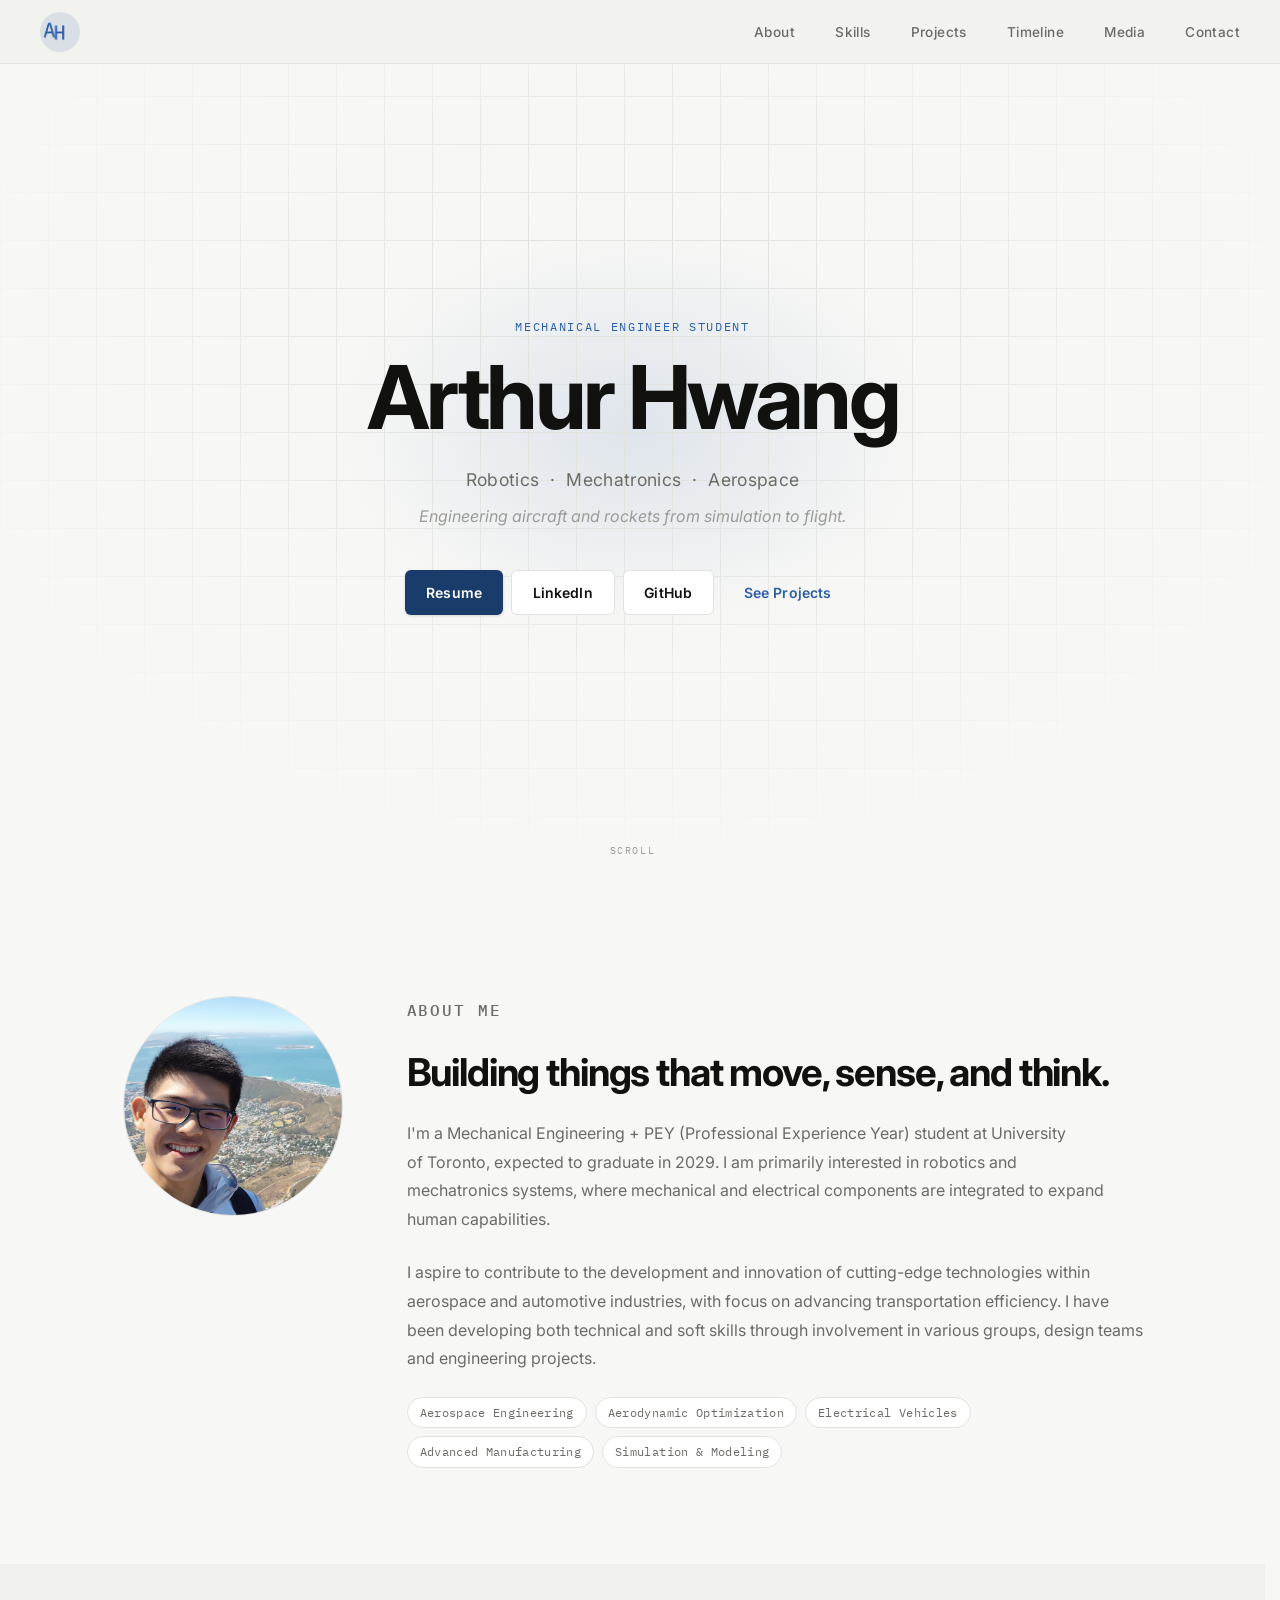
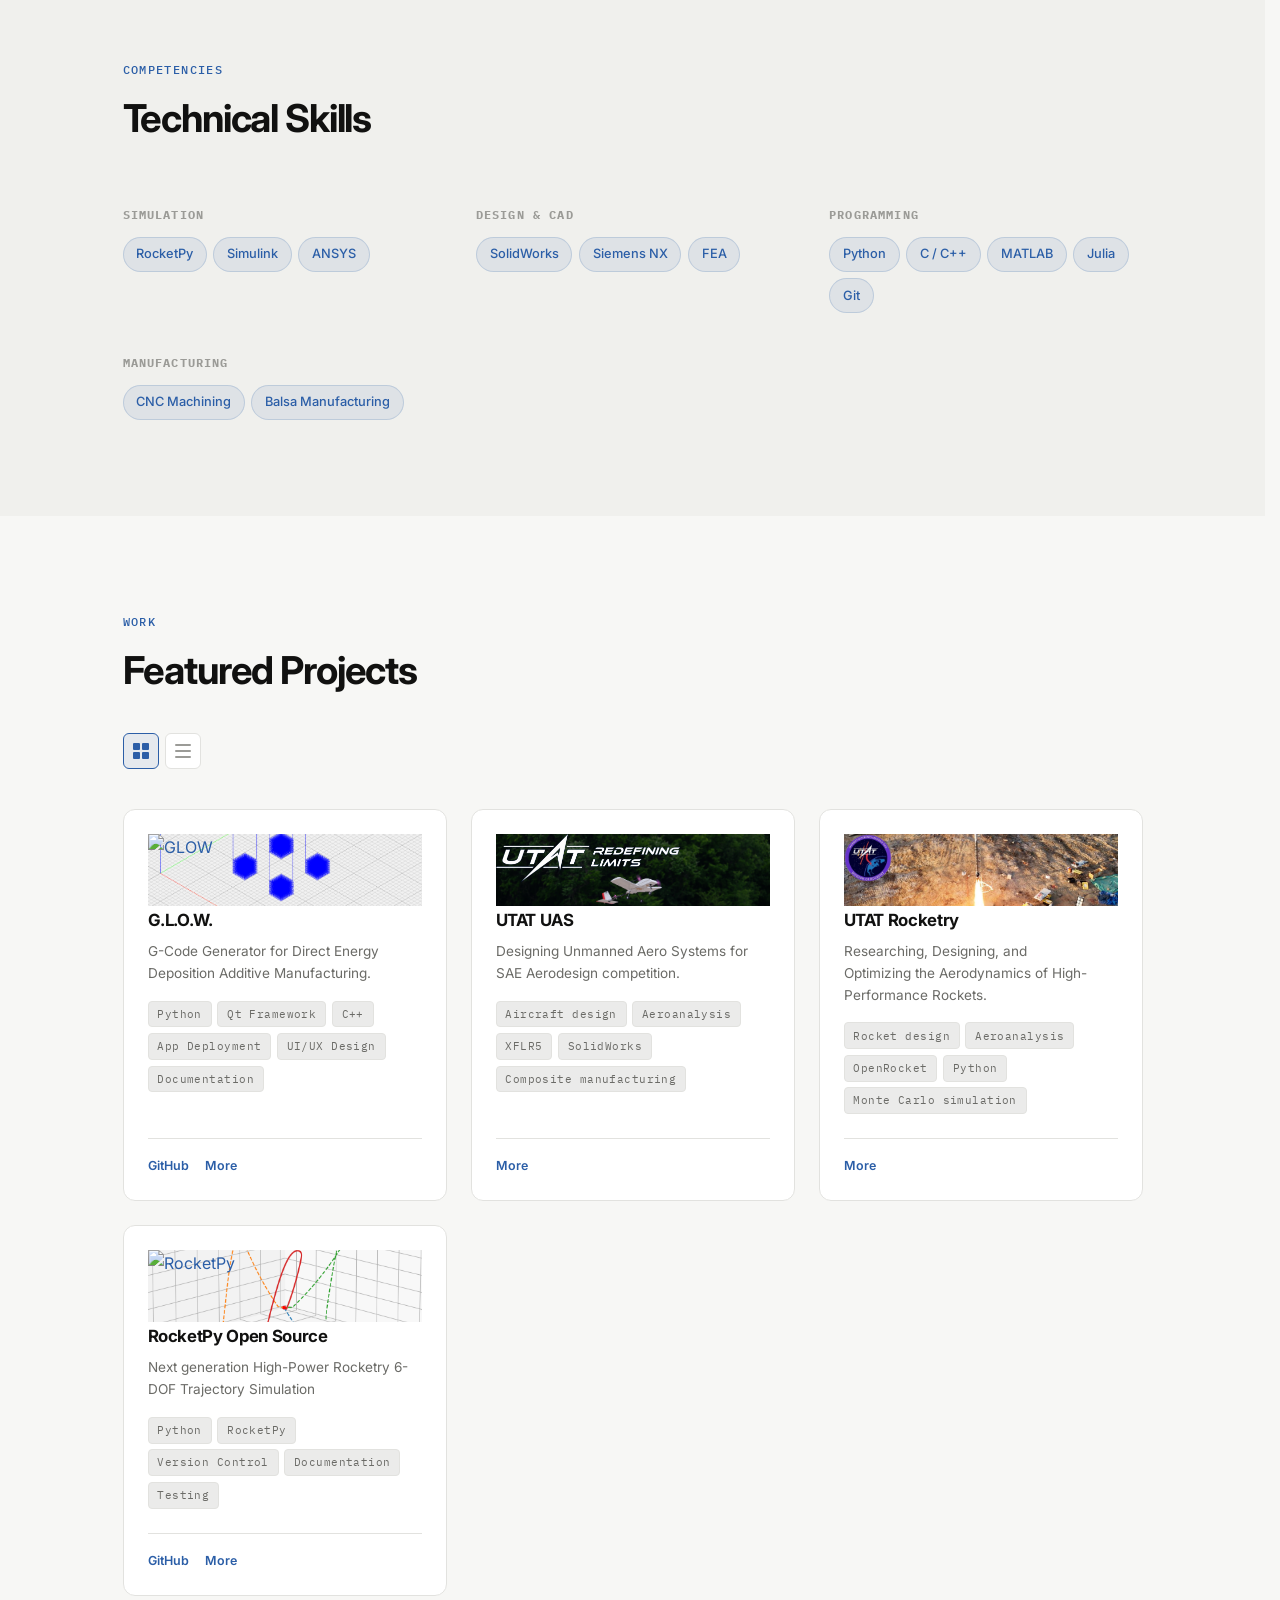
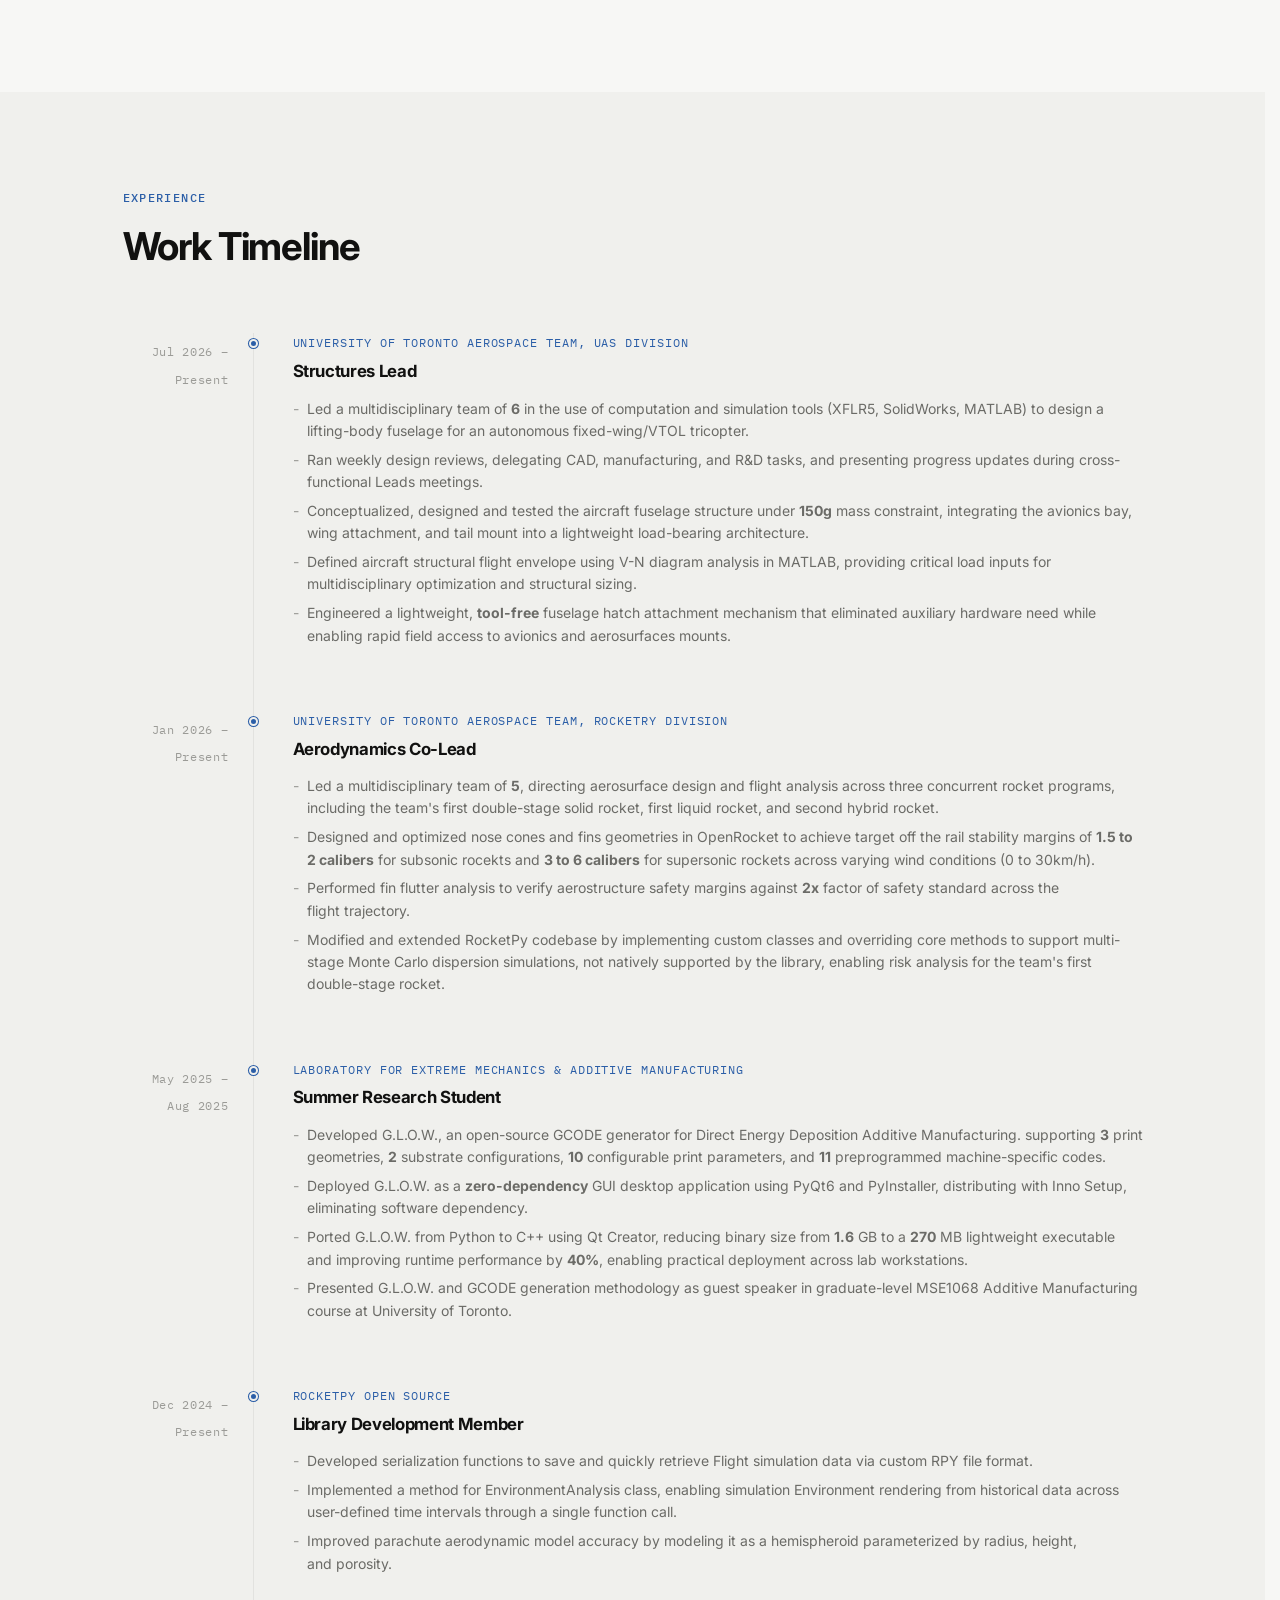
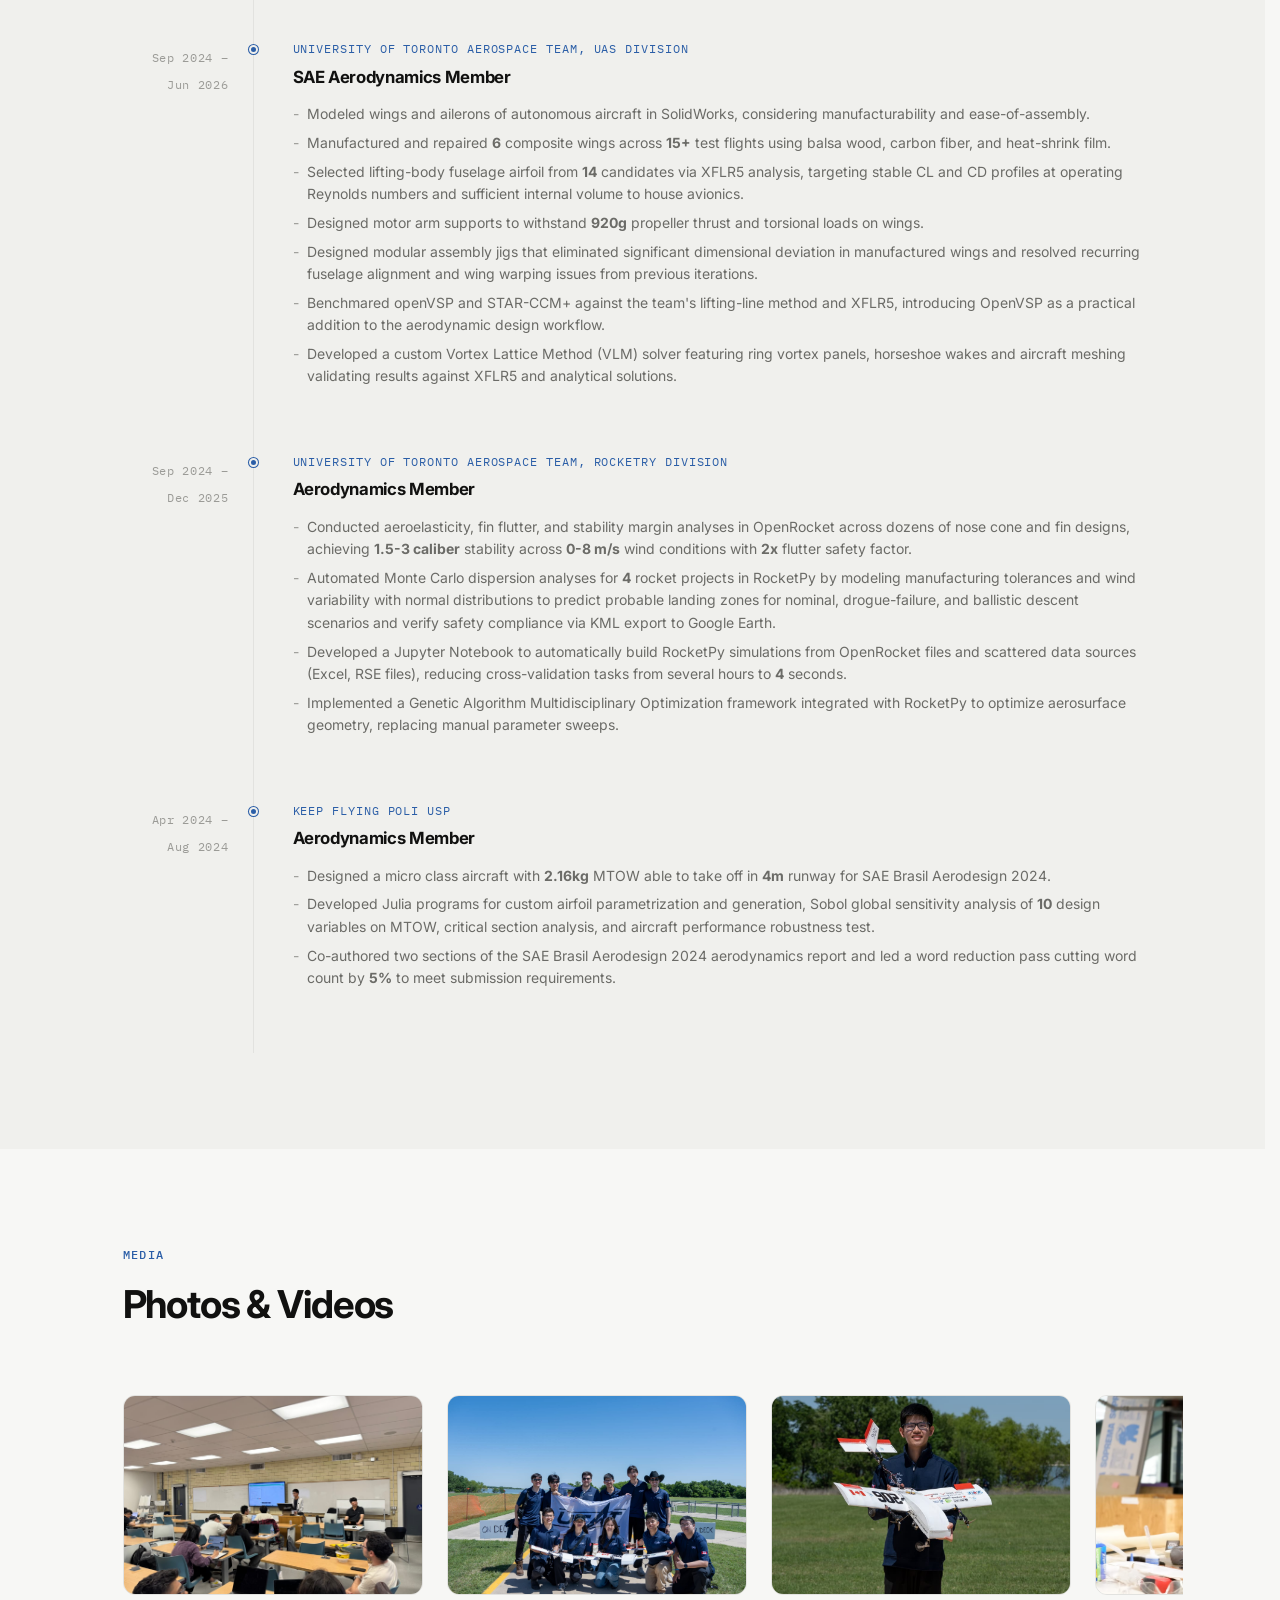
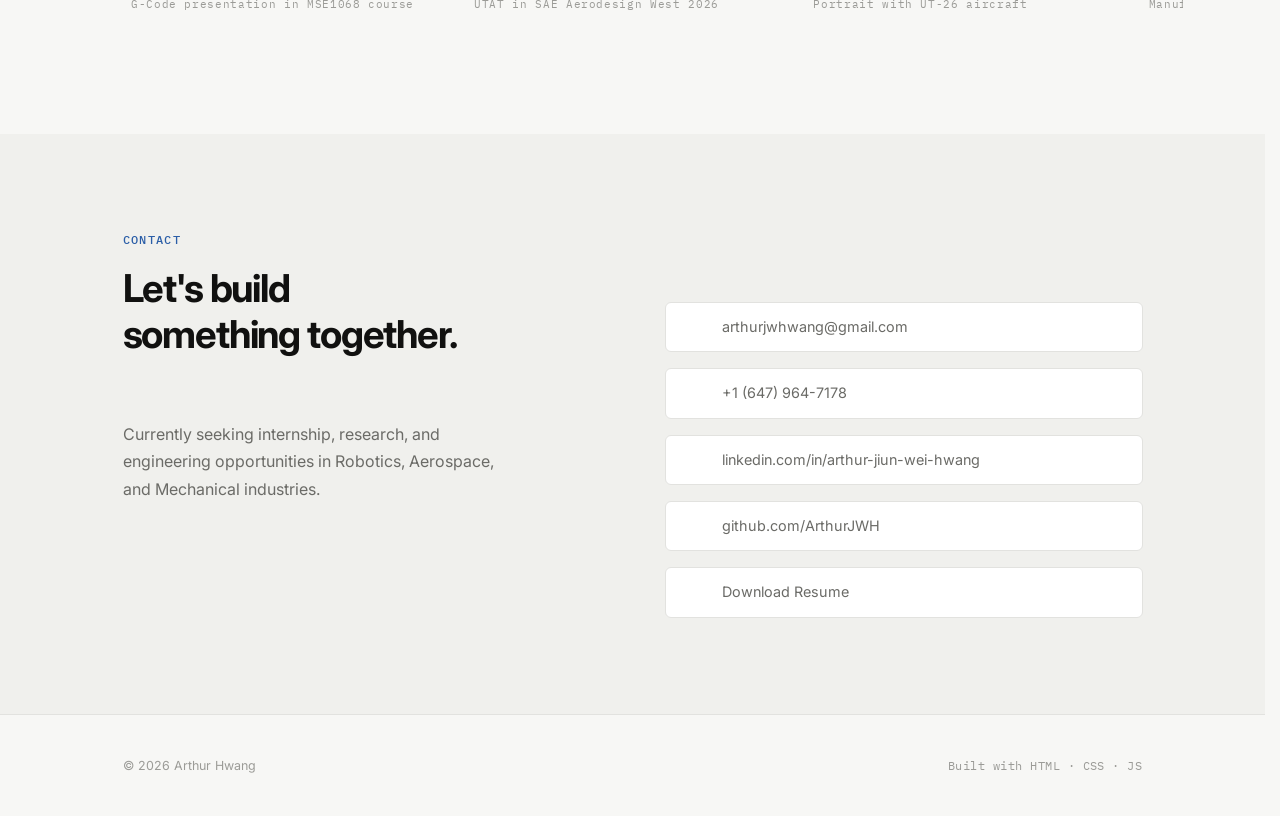
==== commit 7d7eb78c: "Adding UTAT Rocketry project" ====
--- a/index.html
+++ b/index.html
@@ -52,11 +52,7 @@
 					<source
 						srcset="img/icon-500-light-mode.png"
 						media="(prefers-color-scheme: light)" />
-					<img
-						src="img/icon-500-light-mode.png"
-						loading="lazy"
-						alt="Icon"
-						class="nav-img" />
+					<img src="img/icon-500-light-mode.png" alt="Icon" class="nav-img" />
 				</picture>
 			</a>
 			<ul class="nav-links" id="nav-links">
@@ -339,7 +335,7 @@
 								UTAT UAS
 							</h3>
 							<p class="project-card-desc">
-								Designing Unmanned Aero Systems for SAE Aerodesign competition
+								Designing Unmanned Aero Systems for SAE Aerodesign competition.
 							</p>
 							<div class="tech-tags">
 								<span class="tech-tag">Aircraft design</span>
@@ -353,6 +349,50 @@
 							<!-- <a href="github-link" class="card-link" target="_blank" rel="noopener" onclick="event.stopPropagation()">GitHub</a> -->
 							<a
 								href="projects/utat-uas/index.html"
+								class="card-link"
+								onclick="event.stopPropagation()"
+								>More <i class="fa-solid fa-arrow-right fa-xs"></i
+							></a>
+						</div>
+					</article>
+
+					<article
+						class="project-card"
+						data-href="projects/utat-rocketry/index.html"
+						style="view-transition-name: utat-rocketry">
+						<div
+							class="project-card-logo"
+							style="
+								--page-bg: url(&quot;projects/utat-rocketry/img/defiance-launch.jpg&quot;);
+							">
+							<img
+								class="project-img"
+								src="projects/utat-rocketry/img/rocketry-logo.png"
+								loading="lazy"
+								alt="UTAT Rocketry" />
+						</div>
+						<div class="project-card-body">
+							<h3
+								class="project-card-title"
+								style="view-transition-name: utat-rocketry-title">
+								UTAT Rocketry
+							</h3>
+							<p class="project-card-desc">
+								Researching, Designing, and Optimizing the Aerodynamics of
+								High-Performance Rockets.
+							</p>
+							<div class="tech-tags">
+								<span class="tech-tag">Rocket design</span>
+								<span class="tech-tag">Aeroanalysis</span>
+								<span class="tech-tag">OpenRocket</span>
+								<span class="tech-tag">Python</span>
+								<span class="tech-tag">Monte Carlo simulation</span>
+							</div>
+						</div>
+						<div class="project-card-links">
+							<!-- <a href="github-link" class="card-link" target="_blank" rel="noopener" onclick="event.stopPropagation()">GitHub</a> -->
+							<a
+								href="projects/utat-rocketry/index.html"
 								class="card-link"
 								onclick="event.stopPropagation()"
 								>More <i class="fa-solid fa-arrow-right fa-xs"></i
@@ -443,9 +483,36 @@
 								University of Toronto Aerospace Team, UAS Division
 							</p>
 							<h3 class="timeline-role">Structures Lead</h3>
-							<!-- <ul class="timeline-bullets">
-                                <li></li>
-                            </ul> -->
+							<ul class="timeline-bullets">
+								<li>
+									Led a multidisciplinary team of <strong>6</strong> in the use of
+									computation and simulation tools (XFLR5, SolidWorks, MATLAB) to
+									design a lifting-body fuselage for an autonomous fixed-wing/VTOL
+									tricopter.
+								</li>
+								<li>
+									Ran weekly design reviews, delegating CAD, manufacturing, and
+									R&D tasks, and presenting progress updates during
+									cross-functional Leads meetings.
+								</li>
+								<li>
+									Conceptualized, designed and tested the aircraft fuselage
+									structure under <strong>150g</strong> mass constraint,
+									integrating the avionics bay, wing attachment, and tail mount
+									into a lightweight load-bearing architecture.
+								</li>
+								<li>
+									Defined aircraft structural flight envelope using V-N diagram
+									analysis in MATLAB, providing critical load inputs for
+									multidisciplinary optimization and structural sizing.
+								</li>
+								<li>
+									Engineered a lightweight, <strong>tool-free</strong> fuselage
+									hatch attachment mechanism that eliminated auxiliary hardware
+									need while enabling rapid field access to avionics and
+									aerosurfaces mounts.
+								</li>
+							</ul>
 						</div>
 					</div>
 
@@ -458,9 +525,33 @@
 								University of Toronto Aerospace Team, Rocketry Division
 							</p>
 							<h3 class="timeline-role">Aerodynamics Co-Lead</h3>
-							<!-- <ul class="timeline-bullets">
-                                <li></li>
-                            </ul> -->
+							<ul class="timeline-bullets">
+								<li>
+									Led a multidisciplinary team of <strong>5</strong>, directing
+									aerosurface design and flight analysis across three concurrent
+									rocket programs, including the team's first double-stage solid
+									rocket, first liquid rocket, and second hybrid rocket.
+								</li>
+								<li>
+									Designed and optimized nose cones and fins geometries in
+									OpenRocket to achieve target off the rail stability margins of
+									<strong>1.5 to 2 calibers</strong> for subsonic rocekts and
+									<strong>3 to 6 calibers</strong> for supersonic rockets across
+									varying wind conditions (0 to 30km/h).
+								</li>
+								<li>
+									Performed fin flutter analysis to verify aerostructure safety
+									margins against <strong>2x</strong> factor of safety standard
+									across the flight trajectory.
+								</li>
+								<li>
+									Modified and extended RocketPy codebase by implementing custom
+									classes and overriding core methods to support multi-stage Monte
+									Carlo dispersion simulations, not natively supported by the
+									library, enabling risk analysis for the team's first
+									double-stage rocket.
+								</li>
+							</ul>
 						</div>
 					</div>
 
@@ -475,26 +566,29 @@
 							<h3 class="timeline-role">Summer Research Student</h3>
 							<ul class="timeline-bullets">
 								<li>
-									Developed G.L.O.W., an open-source G-Code generator for Direct
-									Energy Deposition Additive Manufacturing, supporting 3 print
-									geometries, 2 substrate configurations, 10 configurable print
-									parameters, and 11 preprogrammed machine-specific codes.
-								</li>
-								<li>
-									Deployed G.L.O.W. as a zero-dependency GUI desktop application
-									using PyQt6 and PyInstaller, and distributed with Inno Setup,
-									eliminating software dependency.
+									Developed G.L.O.W., an open-source GCODE generator for Direct
+									Energy Deposition Additive Manufacturing. supporting
+									<strong>3</strong> print geometries,
+									<strong>2</strong> substrate configurations,
+									<strong>10</strong> configurable print parameters, and
+									<strong>11</strong> preprogrammed machine-specific codes.
+								</li>
+								<li>
+									Deployed G.L.O.W. as a <strong>zero-dependency</strong> GUI
+									desktop application using PyQt6 and PyInstaller, distributing
+									with Inno Setup, eliminating software dependency.
 								</li>
 								<li>
 									Ported G.L.O.W. from Python to C++ using Qt Creator, reducing
-									binary size from several GB to a lightweight executable and
-									improving runtime performance by 40%, enabling practical
+									binary size from <strong>1.6</strong> GB to a
+									<strong>270</strong> MB lightweight executable and improving
+									runtime performance by <strong>40%</strong>, enabling practical
 									deployment across lab workstations.
 								</li>
 								<li>
-									Presented G.L.O.W. and G-Code generation methodology as guest
-									speaker in the graduate-level MSE1068 Additive Manufacturing
-									course at University of Toronto.
+									Presented G.L.O.W. and GCODE generation methodology as guest
+									speaker in graduate-level MSE1068 Additive Manufacturing course
+									at University of Toronto.
 								</li>
 							</ul>
 						</div>
@@ -510,13 +604,12 @@
 							<ul class="timeline-bullets">
 								<li>
 									Developed serialization functions to save and quickly retrieve
-									Flight simulation data via a custom RPY file format.
-								</li>
-								<li>
-									Implemented "create_environment_object" method for
-									EnvironmentAnalysis class, enabling simulation Environment
-									rendering from historical data across user-defined time
-									intervals in a single function call.
+									Flight simulation data via custom RPY file format.
+								</li>
+								<li>
+									Implemented a method for EnvironmentAnalysis class, enabling
+									simulation Environment rendering from historical data across
+									user-defined time intervals through a single function call.
 								</li>
 								<li>
 									Improved parachute aerodynamic model accuracy by modeling it as
@@ -537,30 +630,40 @@
 							<h3 class="timeline-role">SAE Aerodynamics Member</h3>
 							<ul class="timeline-bullets">
 								<li>
-									Designed SolidWorks CAD models for wings and ailerons of
-									autonomous hybrid tricopters, considering manufacturability and
-									ease-of-assembly.
-								</li>
-								<li>
-									Manufactured and repaired 6 pairs of composite wings across 15+
-									test flights using balsa wood, carbon fiber, and heat-shrink
-									film.
-								</li>
-								<li>
-									Selected lifting body fuselage airfoil from 14 candidates via
-									XFLR5 analysis, targeting stable CL and CD profiles at operating
-									Reynolds numbers and sufficient internal volume to house
-									avionics.
-								</li>
-								<li>
-									Designed motor arm supports to withstand 920g propeller thrust
-									and torsional loads on the wing.
+									Modeled wings and ailerons of autonomous aircraft in SolidWorks,
+									considering manufacturability and ease-of-assembly.
+								</li>
+								<li>
+									Manufactured and repaired <strong>6</strong> composite wings
+									across <strong>15+</strong> test flights using balsa wood,
+									carbon fiber, and heat-shrink film.
+								</li>
+								<li>
+									Selected lifting-body fuselage airfoil from
+									<strong>14</strong> candidates via XFLR5 analysis, targeting
+									stable CL and CD profiles at operating Reynolds numbers and
+									sufficient internal volume to house avionics.
+								</li>
+								<li>
+									Designed motor arm supports to withstand
+									<strong>920g</strong> propeller thrust and torsional loads on
+									wings.
 								</li>
 								<li>
 									Designed modular assembly jigs that eliminated significant
 									dimensional deviation in manufactured wings and resolved
 									recurring fuselage alignment and wing warping issues from
 									previous iterations.
+								</li>
+								<li>
+									Benchmared openVSP and STAR-CCM+ against the team's lifting-line
+									method and XFLR5, introducing OpenVSP as a practical addition to
+									the aerodynamic design workflow.
+								</li>
+								<li>
+									Developed a custom Vortex Lattice Method (VLM) solver featuring
+									ring vortex panels, horseshoe wakes and aircraft meshing
+									validating results against XFLR5 and analytical solutions.
 								</li>
 							</ul>
 						</div>
@@ -579,26 +682,28 @@
 								<li>
 									Conducted aeroelasticity, fin flutter, and stability margin
 									analyses in OpenRocket across dozens of nose cone and fin
-									designs, achieving 1.5-3 caliber stability across 0-8 m/s wind
-									conditions and 2x flutter safety factor.
-								</li>
-								<li>
-									Built a RocketPy Monte Carlo simulation environment for 4 rocket
-									projects, modeling manufacturing tolerances and environmental
-									variability (including ballistic descent scenarios) to verify
-									landing zones via KML export to Google Earth for safety
-									compliance.
-								</li>
-								<li>
-									Developed a Jupyter Notebook to automatically build Rocketpy
+									designs, achieving <strong>1.5-3 caliber</strong> stability
+									across <strong>0-8 m/s</strong> wind conditions with
+									<strong>2x</strong> flutter safety factor.
+								</li>
+								<li>
+									Automated Monte Carlo dispersion analyses for
+									<strong>4</strong> rocket projects in RocketPy by modeling
+									manufacturing tolerances and wind variability with normal
+									distributions to predict probable landing zones for nominal,
+									drogue-failure, and ballistic descent scenarios and verify
+									safety compliance via KML export to Google Earth.
+								</li>
+								<li>
+									Developed a Jupyter Notebook to automatically build RocketPy
 									simulations from OpenRocket files and scattered data sources
 									(Excel, RSE files), reducing cross-validation tasks from several
-									hours to minutes.
+									hours to <strong>4</strong> seconds.
 								</li>
 								<li>
 									Implemented a Genetic Algorithm Multidisciplinary Optimization
-									framework integrated with RocketPy to automatically optimize
-									aerosurface geometry, replacing manual parameter sweeps.
+									framework integrated with RocketPy to optimize aerosurface
+									geometry, replacing manual parameter sweeps.
 								</li>
 							</ul>
 						</div>
@@ -613,19 +718,20 @@
 							<h3 class="timeline-role">Aerodynamics Member</h3>
 							<ul class="timeline-bullets">
 								<li>
-									Designed a micro class aircraft with 2.16kg MTOW able to take
-									off in 4 m runway for SAE Brasil Aerodesign 2024.
+									Designed a micro class aircraft with
+									<strong>2.16kg</strong> MTOW able to take off in
+									<strong>4m</strong> runway for SAE Brasil Aerodesign 2024.
 								</li>
 								<li>
 									Developed Julia programs for custom airfoil parametrization and
-									generation, Sobol global sensitivity analysis of 10 design
-									variables on MTOW, critical section analysis, and aircraft
-									performance robustness test.
+									generation, Sobol global sensitivity analysis of
+									<strong>10</strong> design variables on MTOW, critical section
+									analysis, and aircraft performance robustness test.
 								</li>
 								<li>
 									Co-authored two sections of the SAE Brasil Aerodesign 2024
 									aerodynamics report and led a word reduction pass cutting word
-									count by 5% to meet submission requirements.
+									count by <strong>5%</strong> to meet submission requirements.
 								</li>
 							</ul>
 						</div>
@@ -799,6 +905,6 @@
 			</div>
 		</footer>
 
-		<script src="script.js"></script>
+		<script src="script.js" defer></script>
 	</body>
 </html>
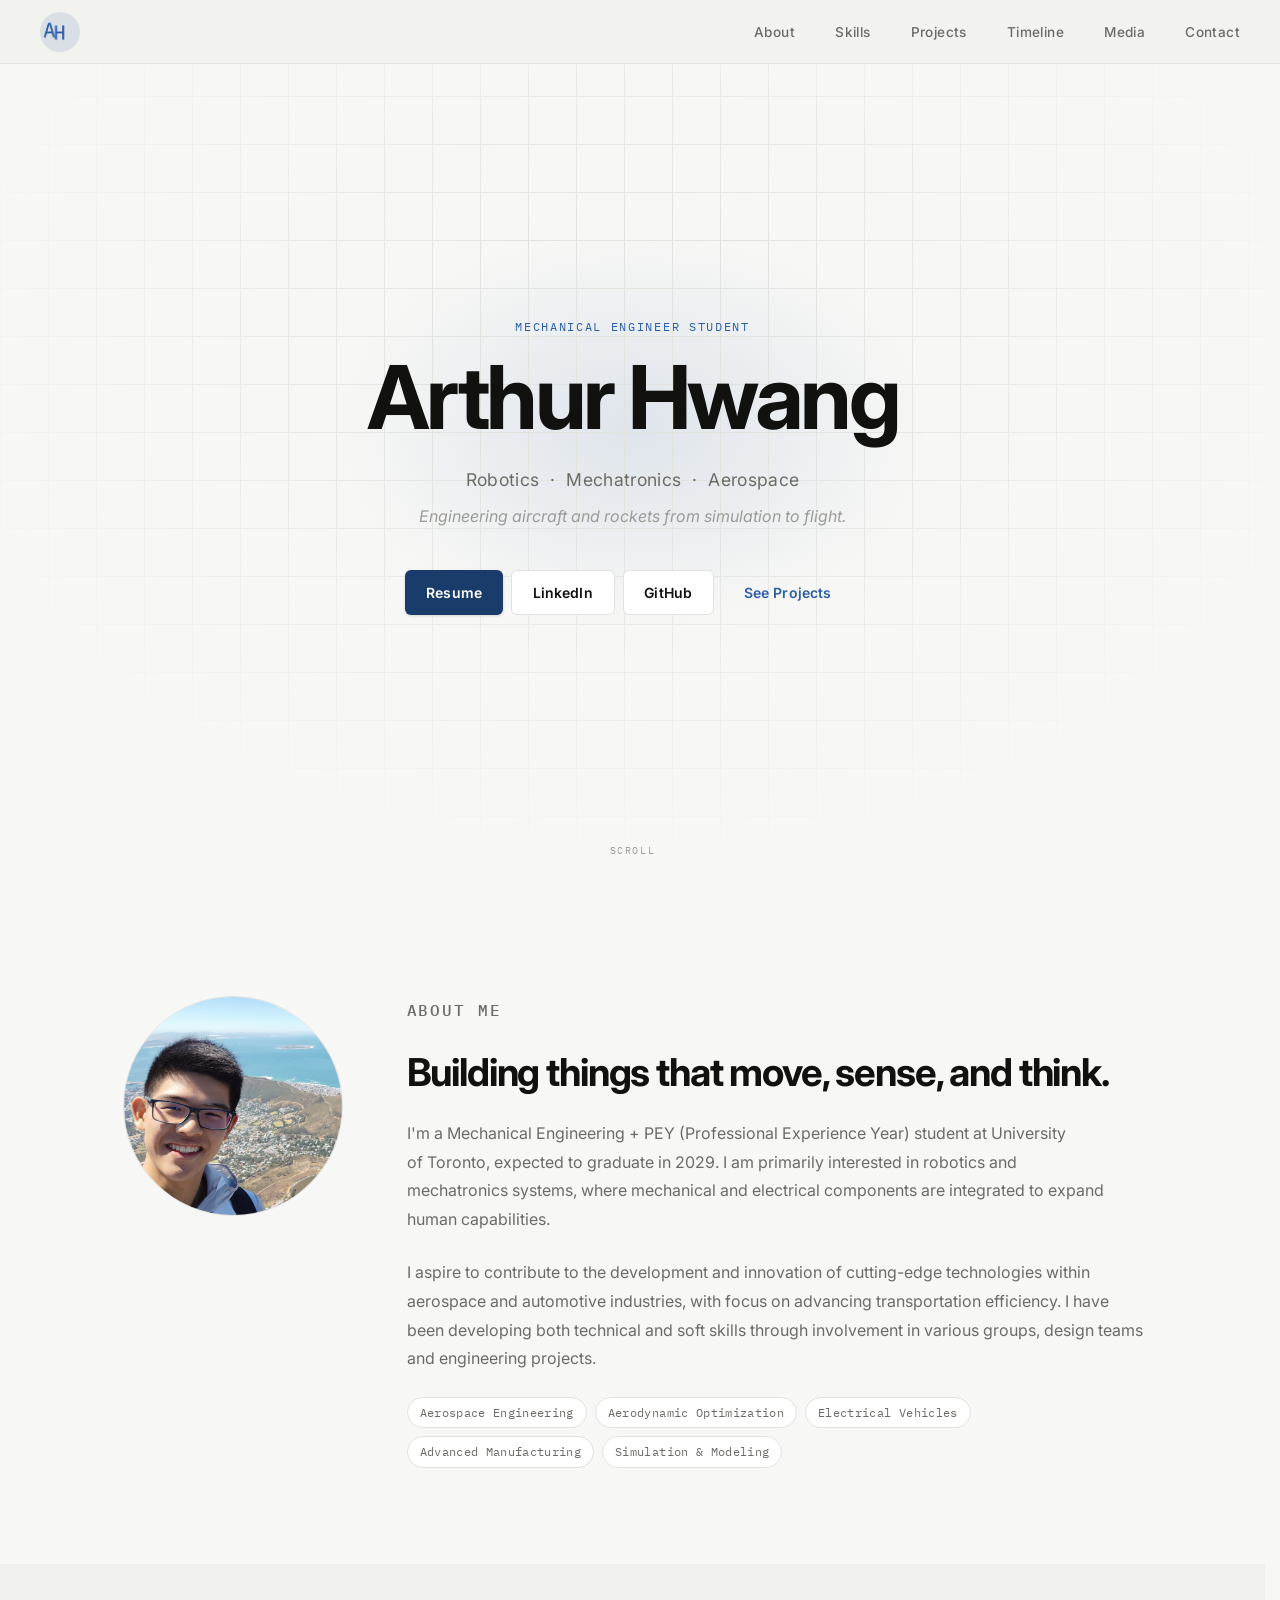
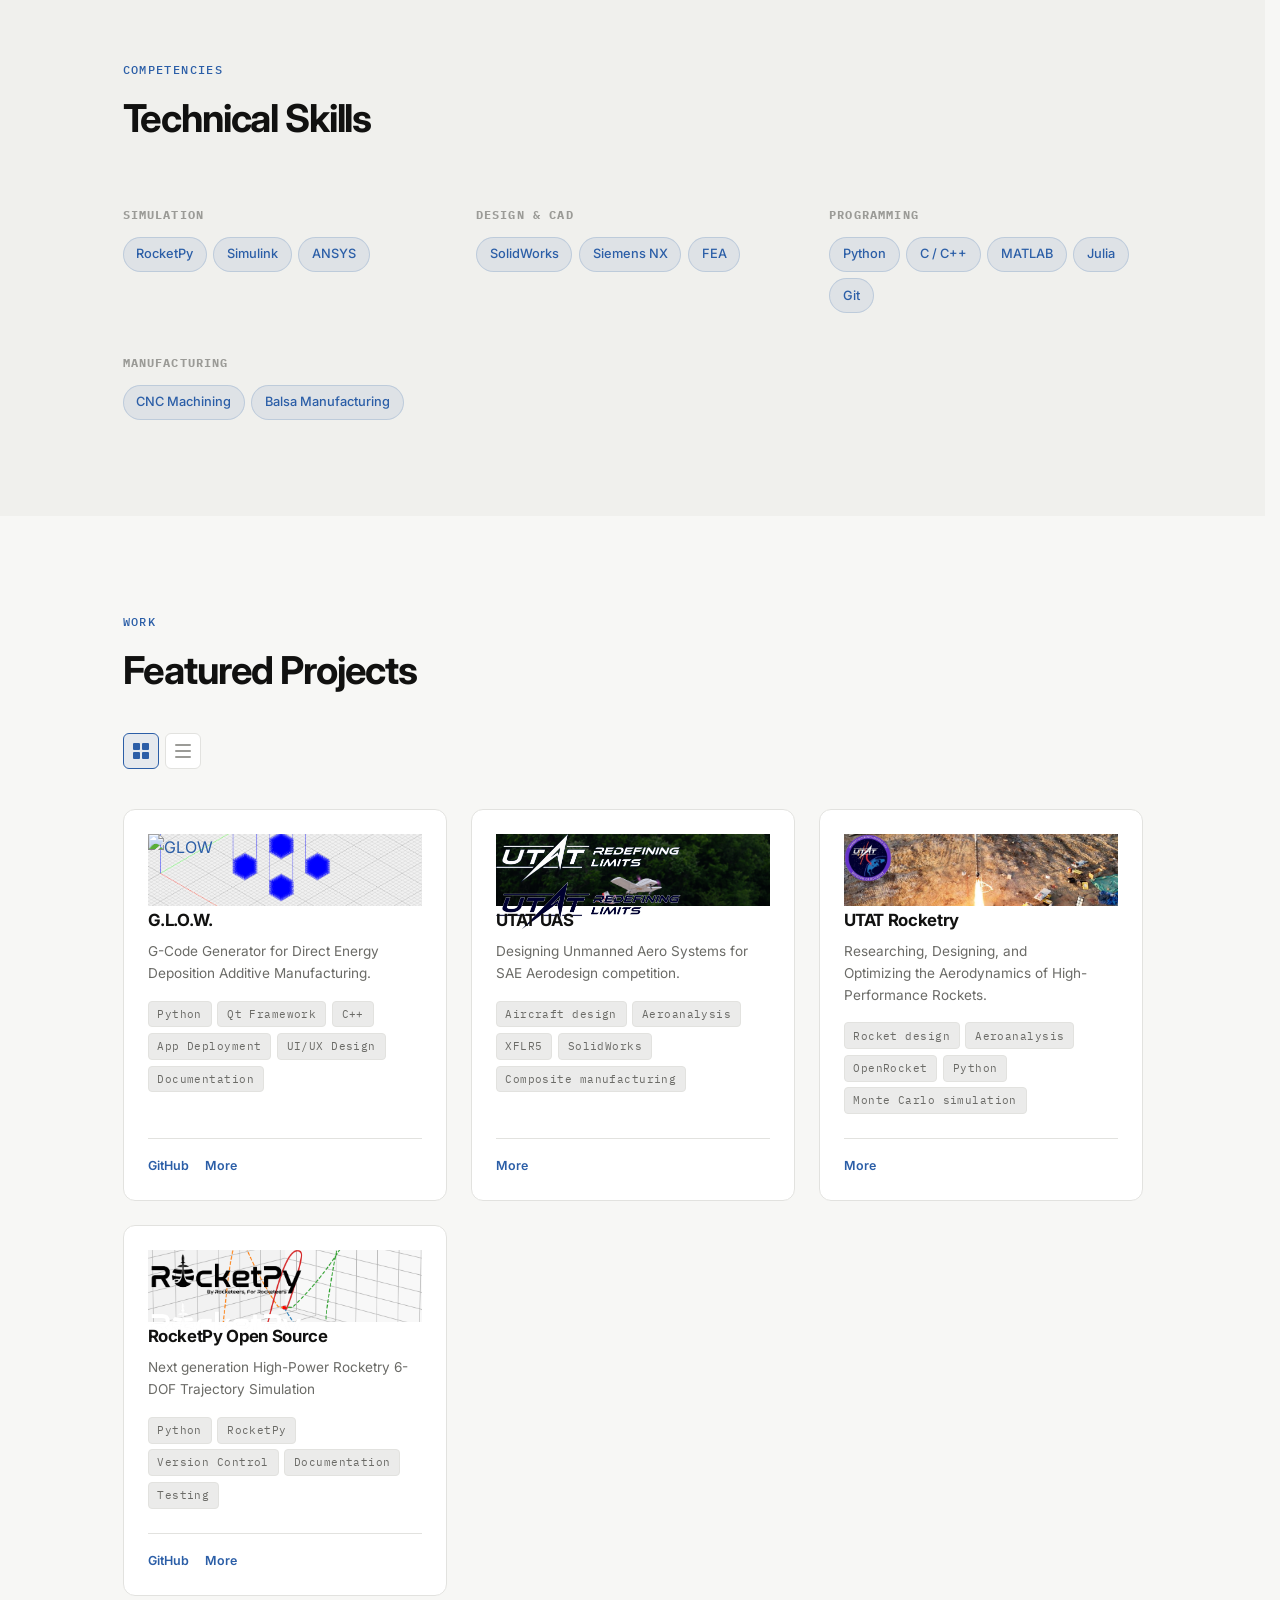
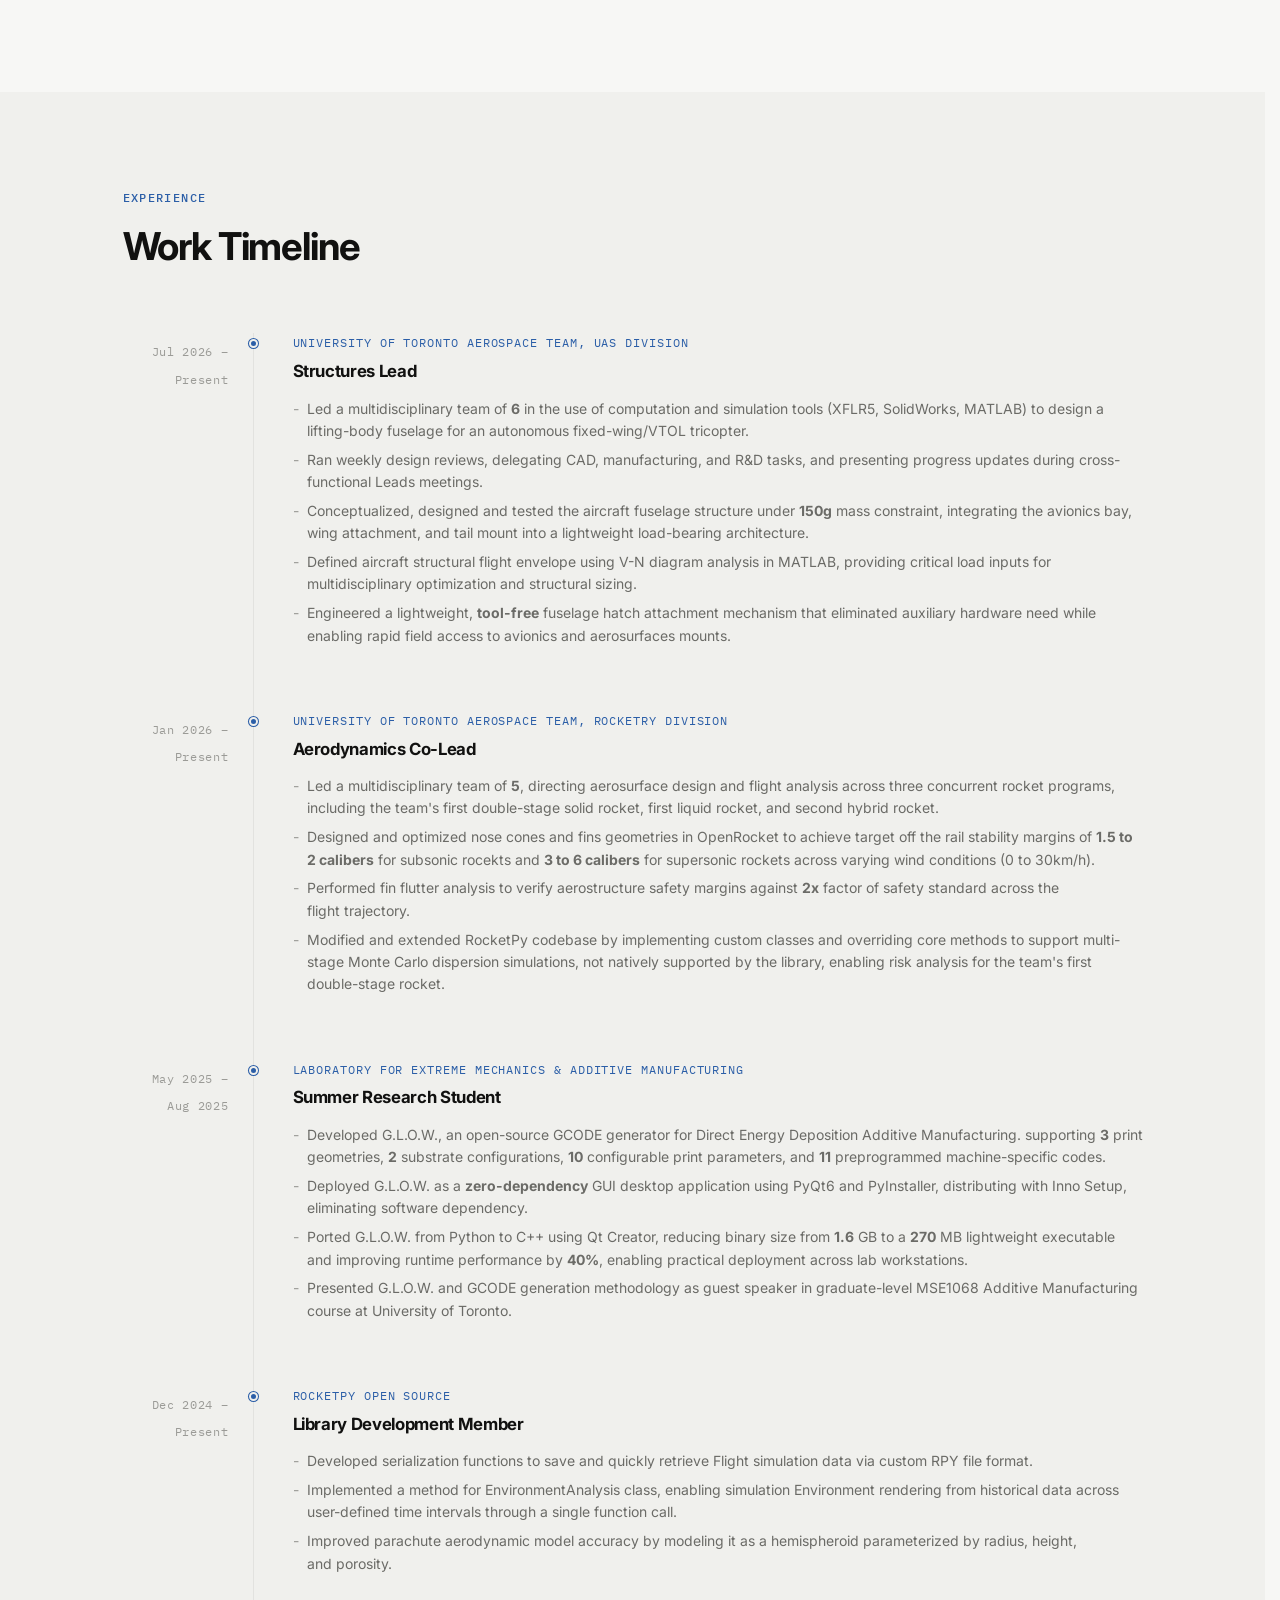
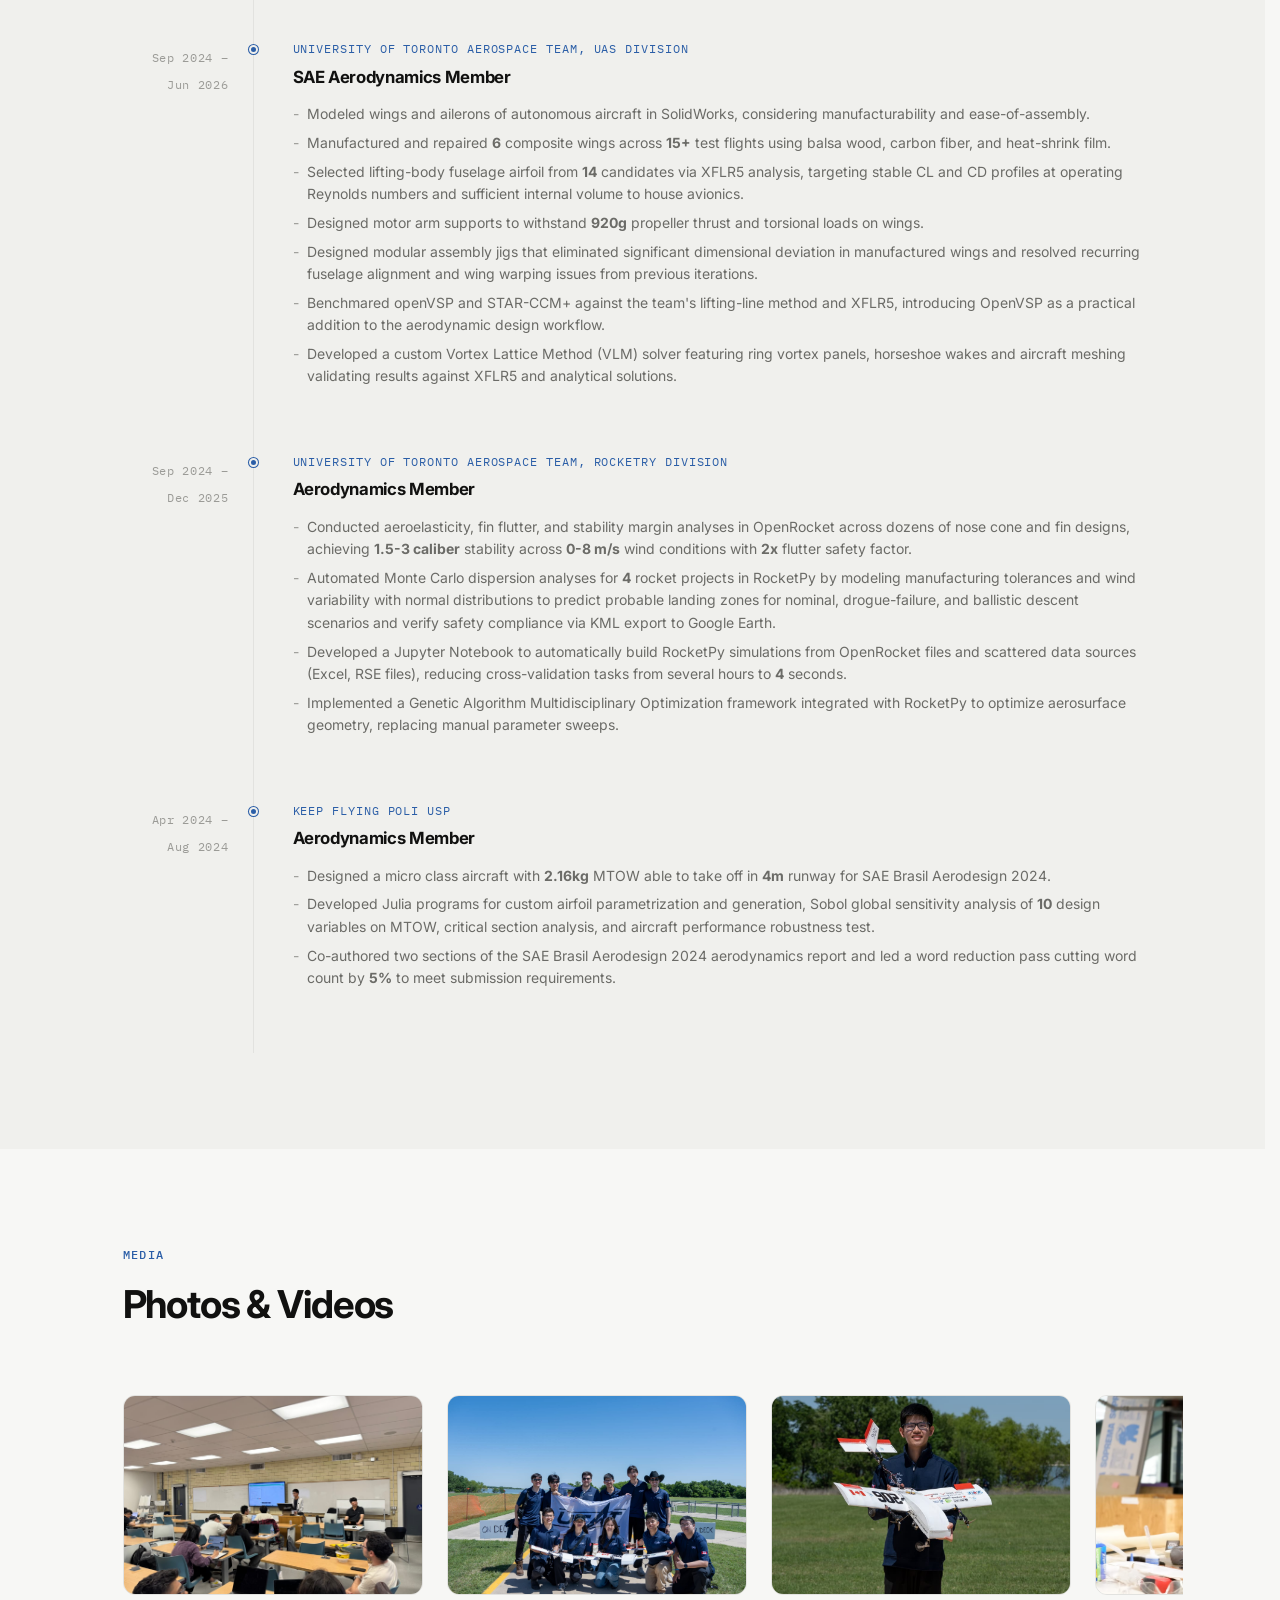
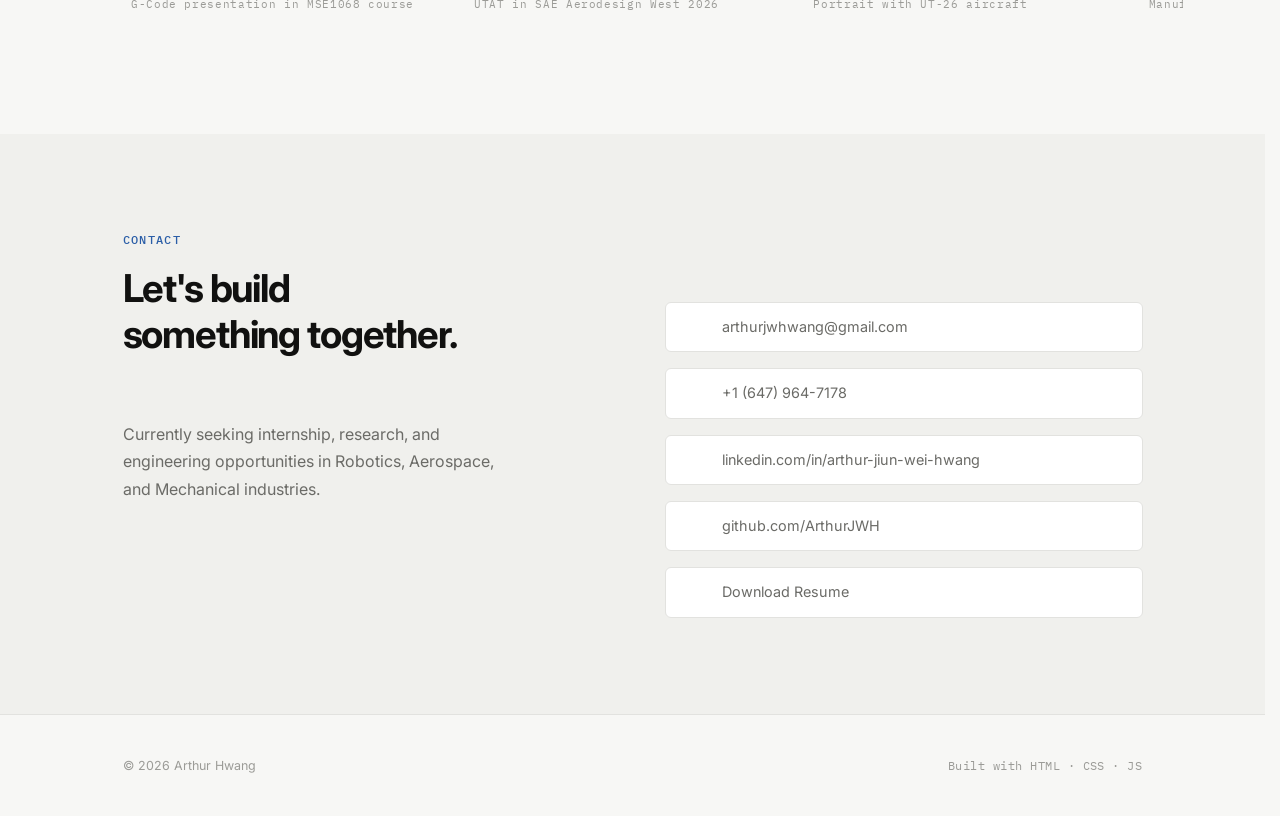
==== commit e5492cb8: "Fixed correct logo color for project list view" ====
--- a/index.html
+++ b/index.html
@@ -323,8 +323,13 @@
 							class="project-card-logo"
 							style="--page-bg: url(&quot;projects/utat-uas/img/ut-26.jpeg&quot;)">
 							<img
-								class="project-img"
-								src="projects/utat-uas/img/utat-logo.png"
+								class="project-img dark"
+								src="projects/utat-uas/img/utat-logo-dark.png"
+								loading="lazy"
+								alt="UTAT UAS" />
+							<img
+								class="project-img extra light"
+								src="projects/utat-uas/img/utat-logo-light.png"
 								loading="lazy"
 								alt="UTAT UAS" />
 						</div>
@@ -407,8 +412,13 @@
 								--page-bg: url(&quot;projects/rocketpy/img/trajectory.png&quot;);
 							">
 							<img
-								class="project-img"
-								src="https://raw.githubusercontent.com/RocketPy-Team/RocketPy/master/docs/static/RocketPy_Logo_black.png"
+								class="project-img light"
+								src="projects/rocketpy/img/rocketpy-logo-light.png"
+								loading="lazy"
+								alt="RocketPy" />
+							<img
+								class="project-img extra dark"
+								src="projects/rocketpy/img/rocketpy-logo-dark.png"
 								loading="lazy"
 								alt="RocketPy" />
 						</div>
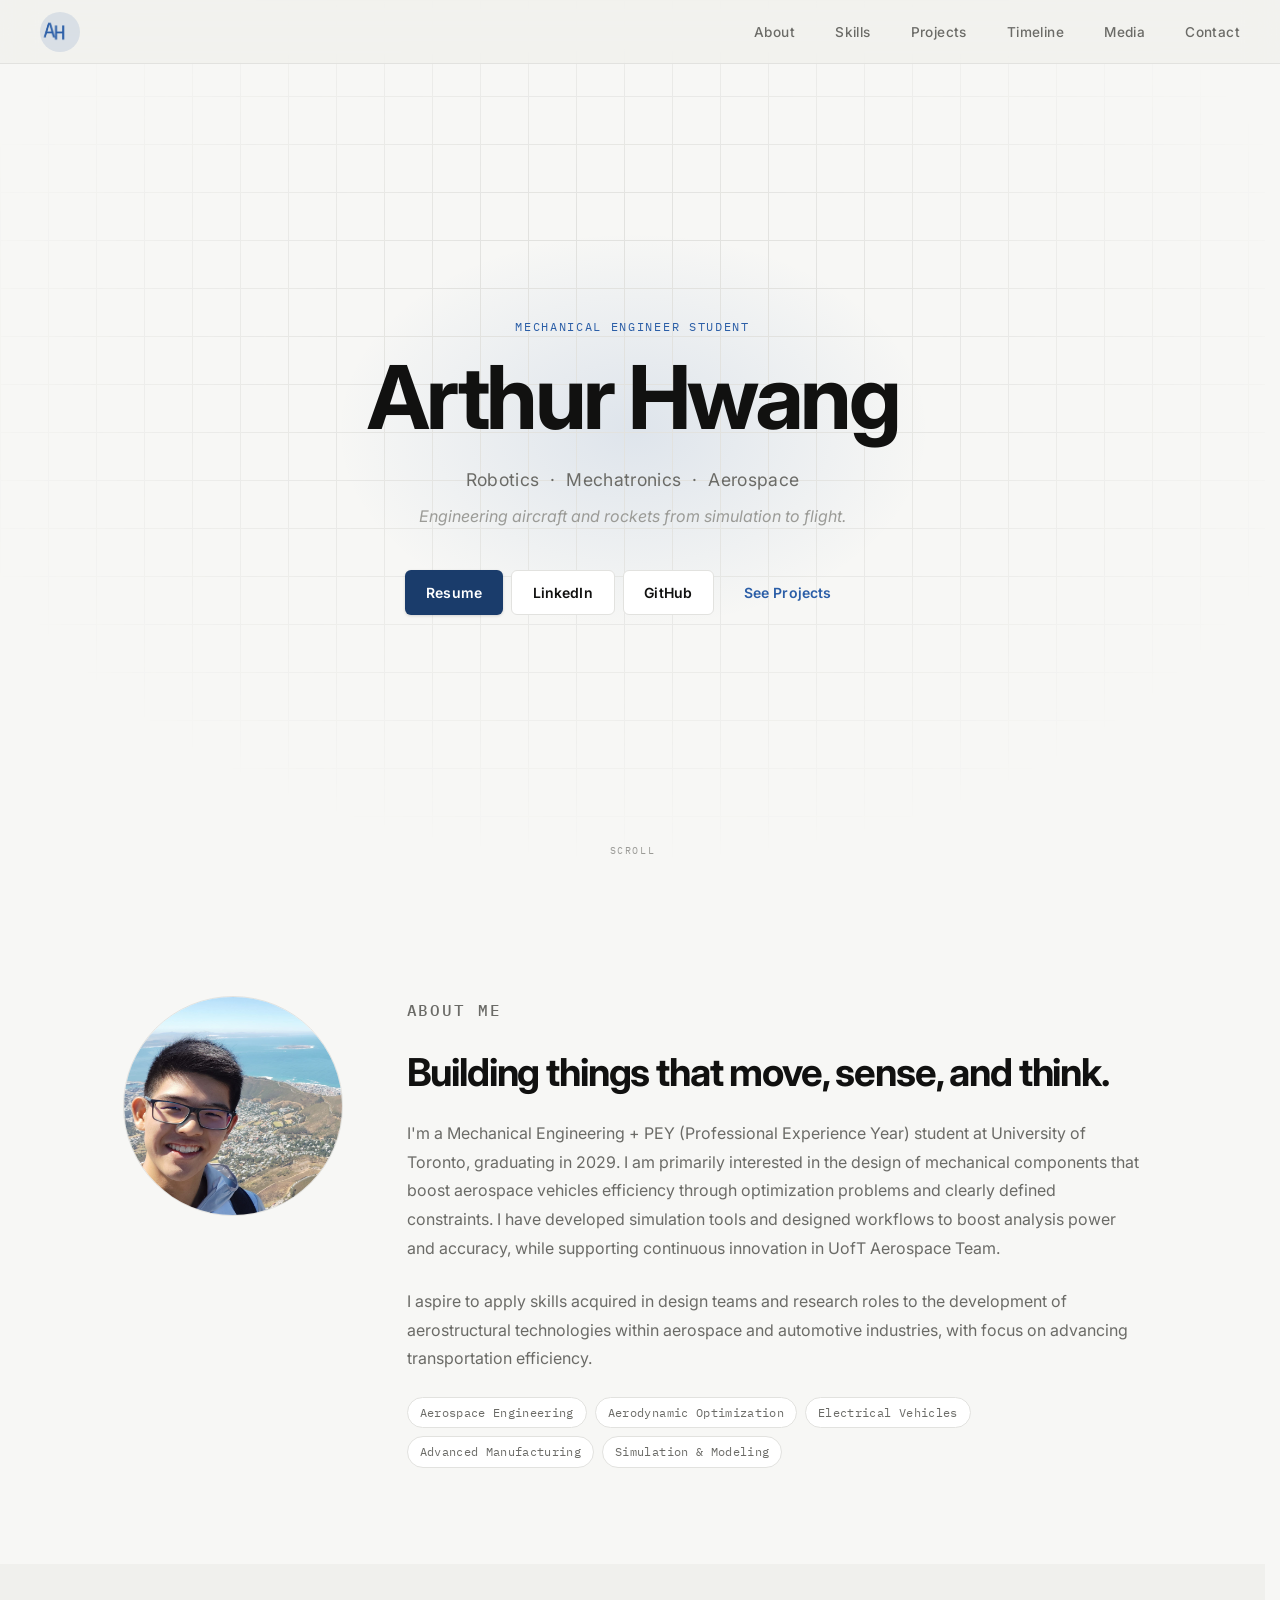
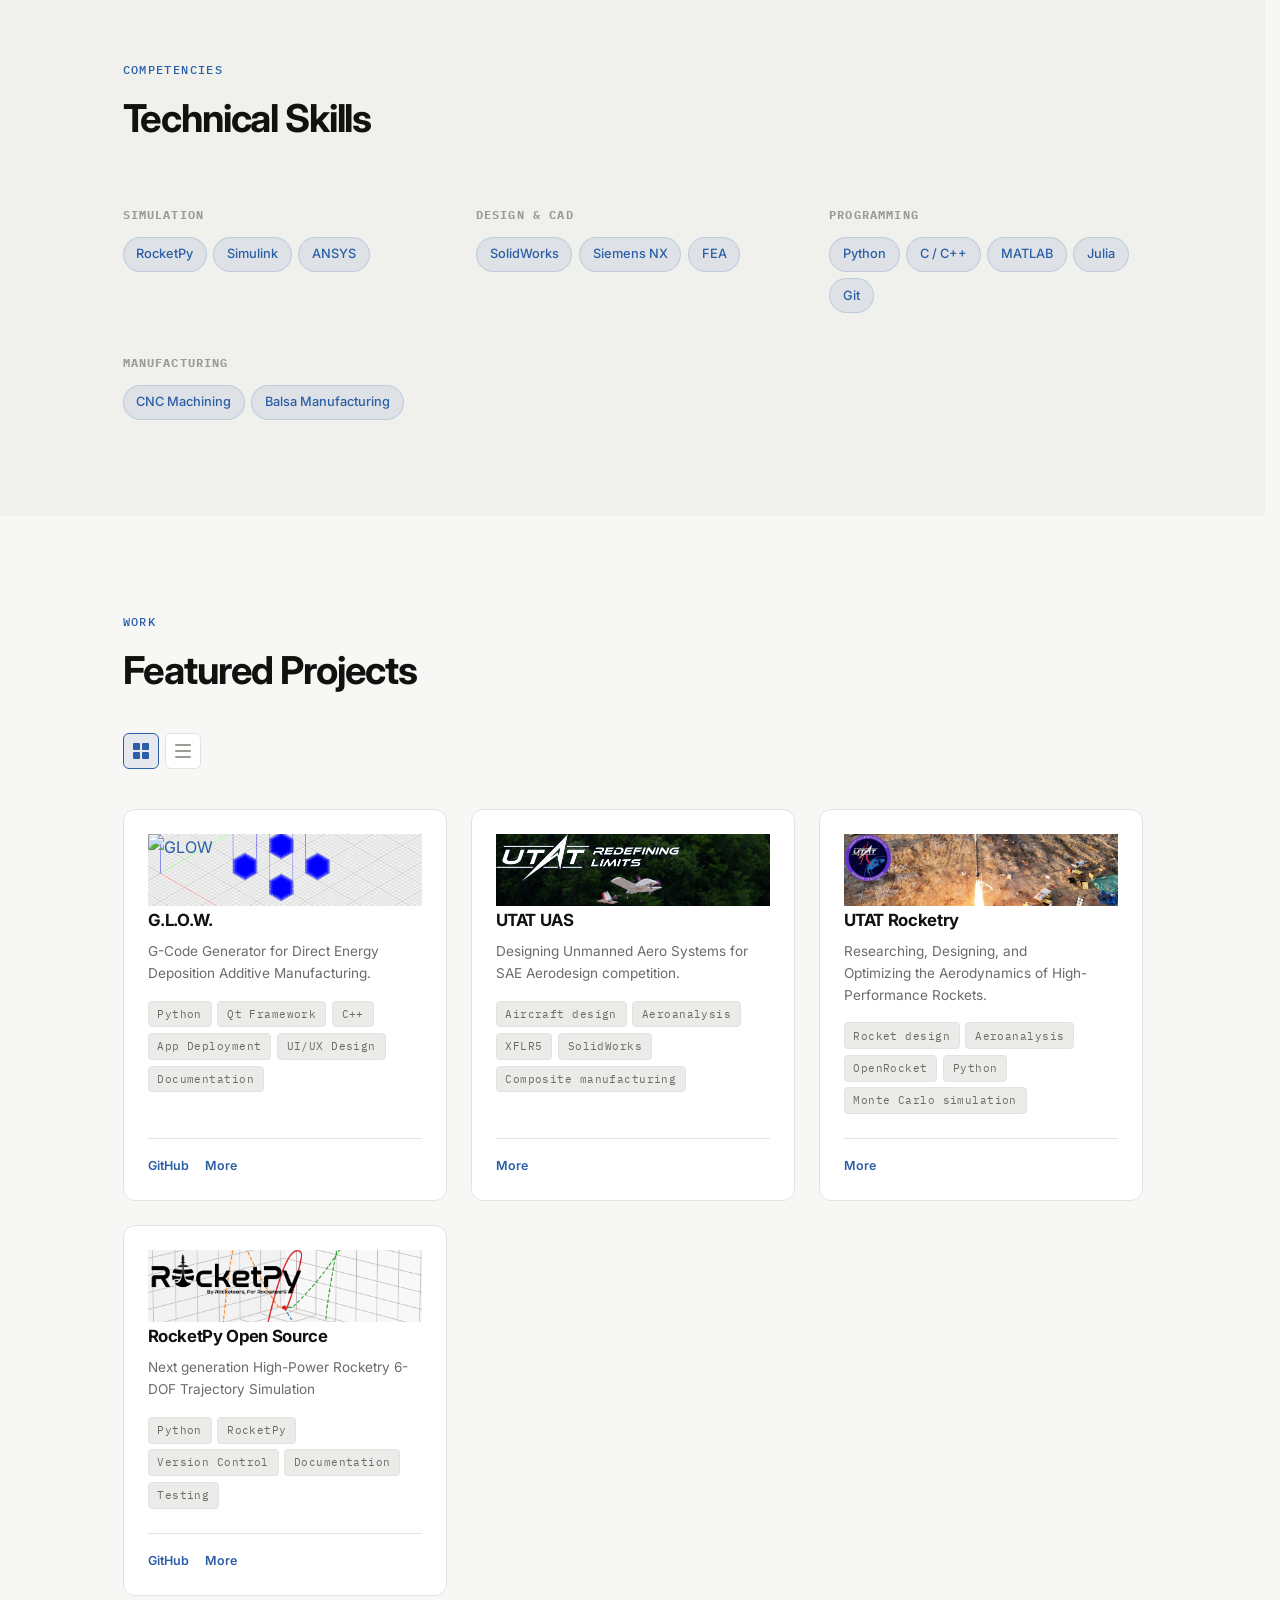
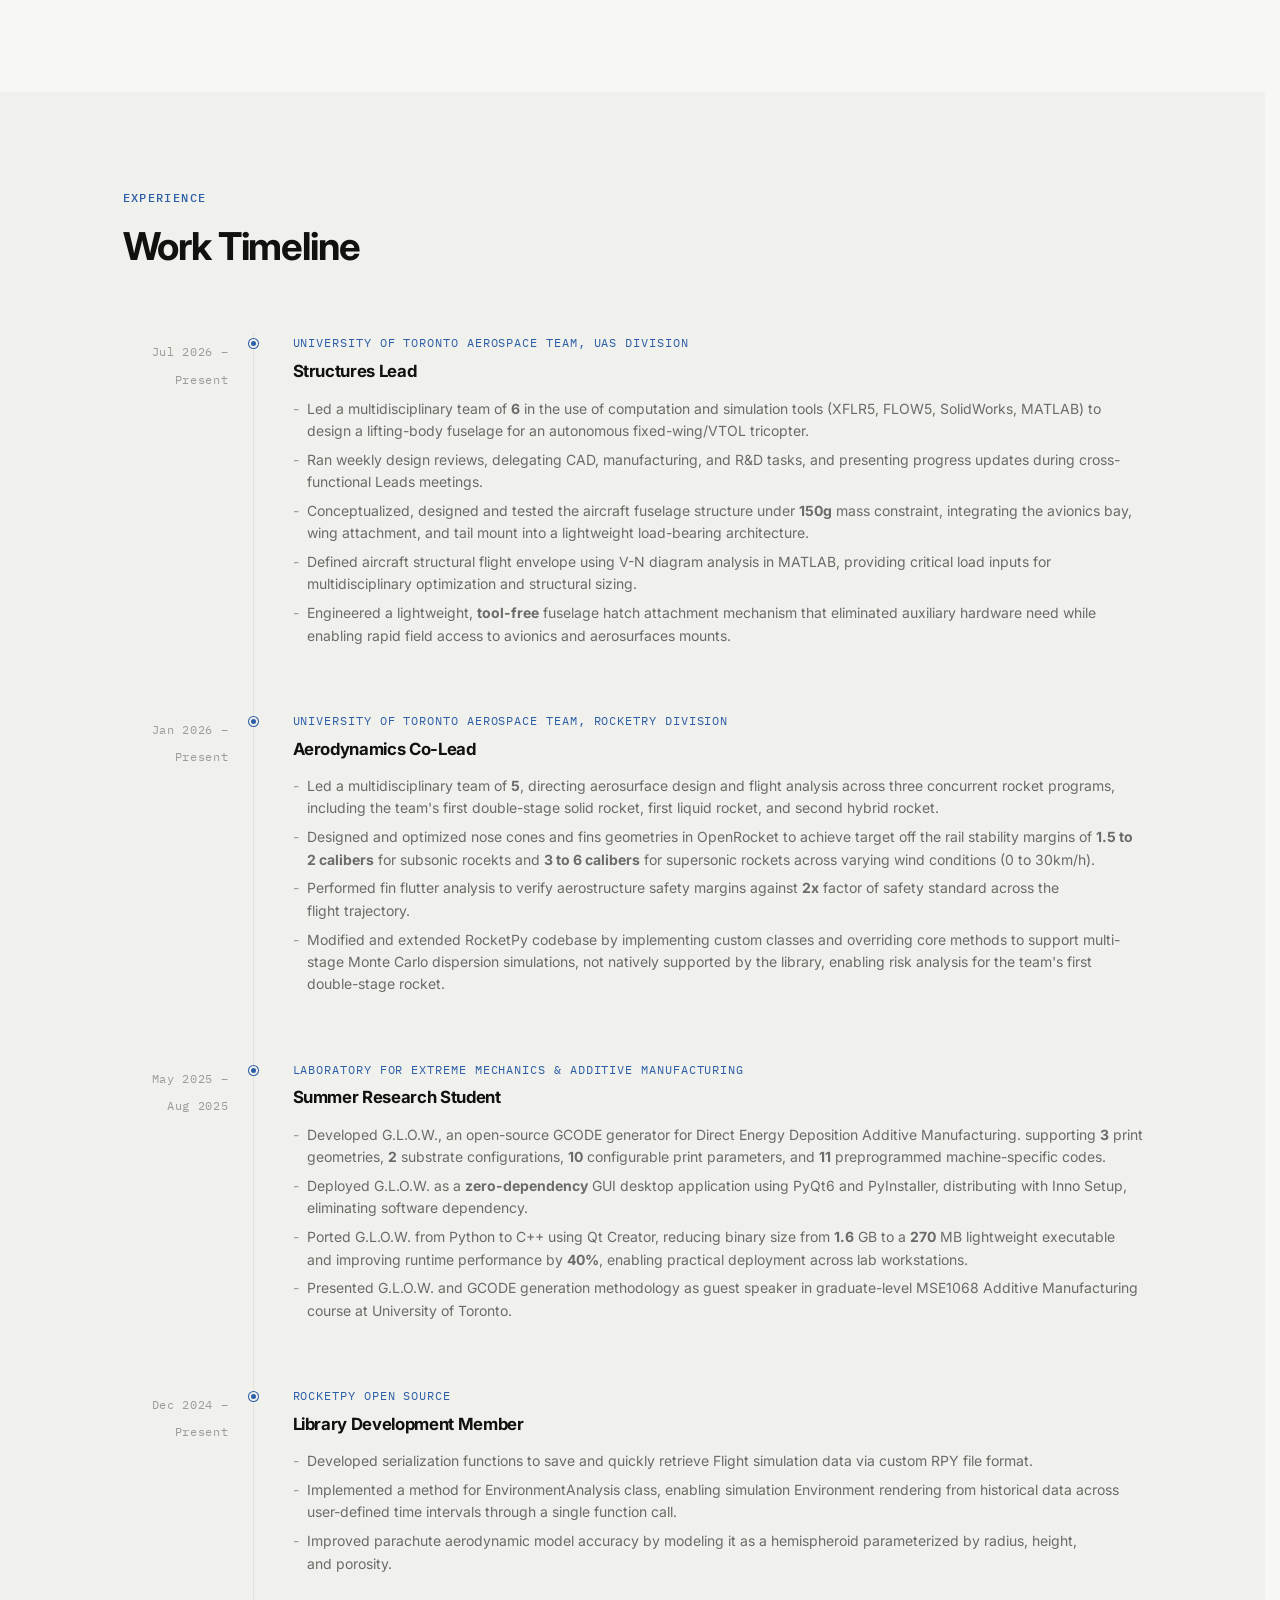
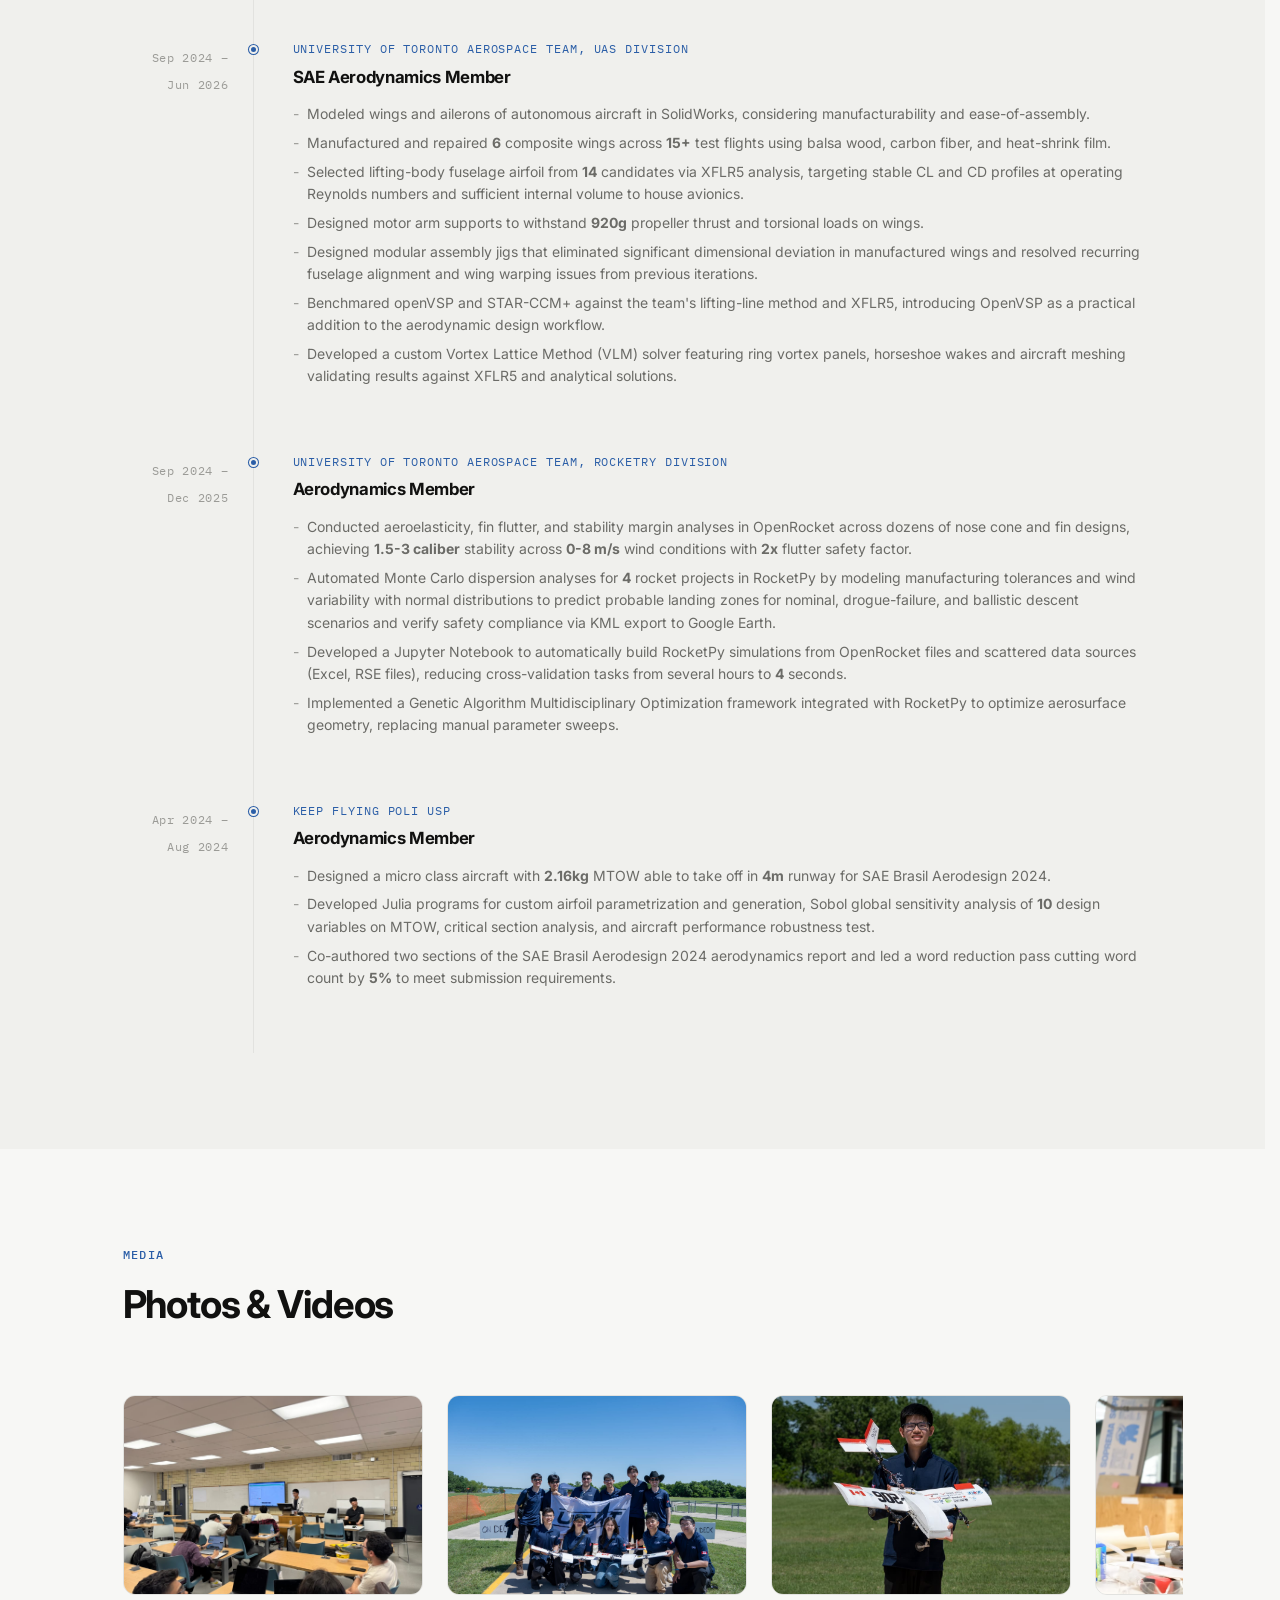
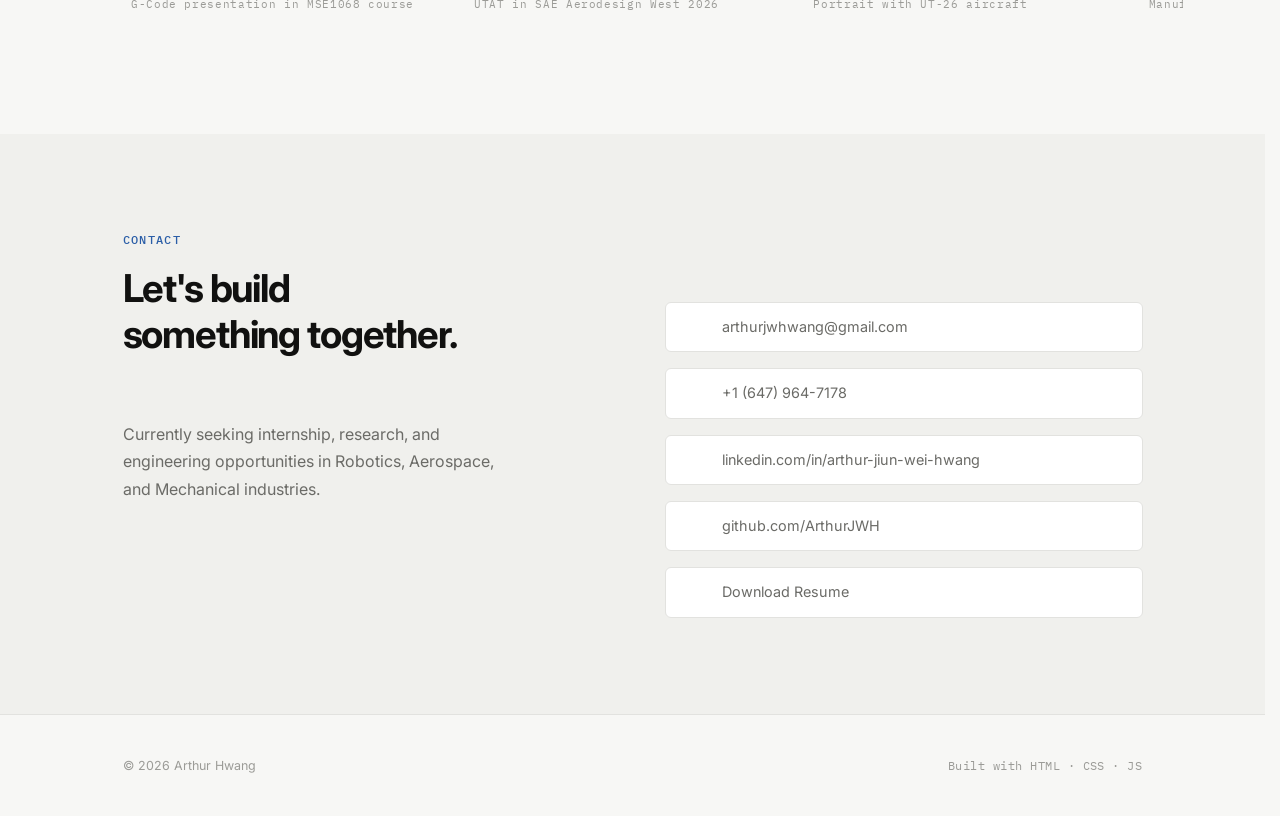
==== commit 70cd3eb2: "Improving my About me section" ====
--- a/index.html
+++ b/index.html
@@ -123,16 +123,16 @@
 					<h2 class="section-title">Building things that move, sense, and think.</h2>
 					<p>
 						I'm a Mechanical Engineering + PEY (Professional Experience Year) student at
-						University of Toronto, expected to graduate in 2029. I am primarily
-						interested in robotics and mechatronics systems, where mechanical and
-						electrical components are integrated to expand human capabilities.
+						University of Toronto, graduating in 2029. I am primarily interested in the
+						design of mechanical components that boost aerospace vehicles efficiency
+						through optimization problems and clearly defined constraints. I have
+						developed simulation tools and designed workflows to boost analysis power
+						and accuracy, while supporting continuous innovation in UofT Aerospace Team.
 					</p>
 					<p>
-						I aspire to contribute to the development and innovation of cutting-edge
-						technologies within aerospace and automotive industries, with focus on
-						advancing transportation efficiency. I have been developing both technical
-						and soft skills through involvement in various groups, design teams and
-						engineering projects.
+						I aspire to apply skills acquired in design teams and research roles to the
+						development of aerostructural technologies within aerospace and automotive
+						industries, with focus on advancing transportation efficiency.
 					</p>
 					<div class="about-interests">
 						<span class="interest-tag">Aerospace Engineering</span>
@@ -496,9 +496,9 @@
 							<ul class="timeline-bullets">
 								<li>
 									Led a multidisciplinary team of <strong>6</strong> in the use of
-									computation and simulation tools (XFLR5, SolidWorks, MATLAB) to
-									design a lifting-body fuselage for an autonomous fixed-wing/VTOL
-									tricopter.
+									computation and simulation tools (XFLR5, FLOW5, SolidWorks,
+									MATLAB) to design a lifting-body fuselage for an autonomous
+									fixed-wing/VTOL tricopter.
 								</li>
 								<li>
 									Ran weekly design reviews, delegating CAD, manufacturing, and
--- a/style.css
+++ b/style.css
@@ -778,6 +778,10 @@
 	object-fit: contain;
 }
 
+.project-card-logo .project-img.extra {
+	display: none;
+}
+
 .project-card-body {
 	flex: 1;
 }
@@ -874,6 +878,24 @@
 	width: 56px;
 	height: 48px;
 	margin-bottom: 0;
+}
+
+.projects-container.list-layout .project-card-logo .project-img.light{
+	display: block;
+}
+
+.projects-container.list-layout .project-card-logo .project-img.dark{
+	display: none;
+}
+
+@media (prefers-color-scheme: dark) {
+	.projects-container.list-layout .project-card-logo .project-img.light{
+		display: none;
+	}
+
+	.projects-container.list-layout .project-card-logo .project-img.dark{
+		display: block;
+	}
 }
 
 .projects-container.list-layout .project-card-title {
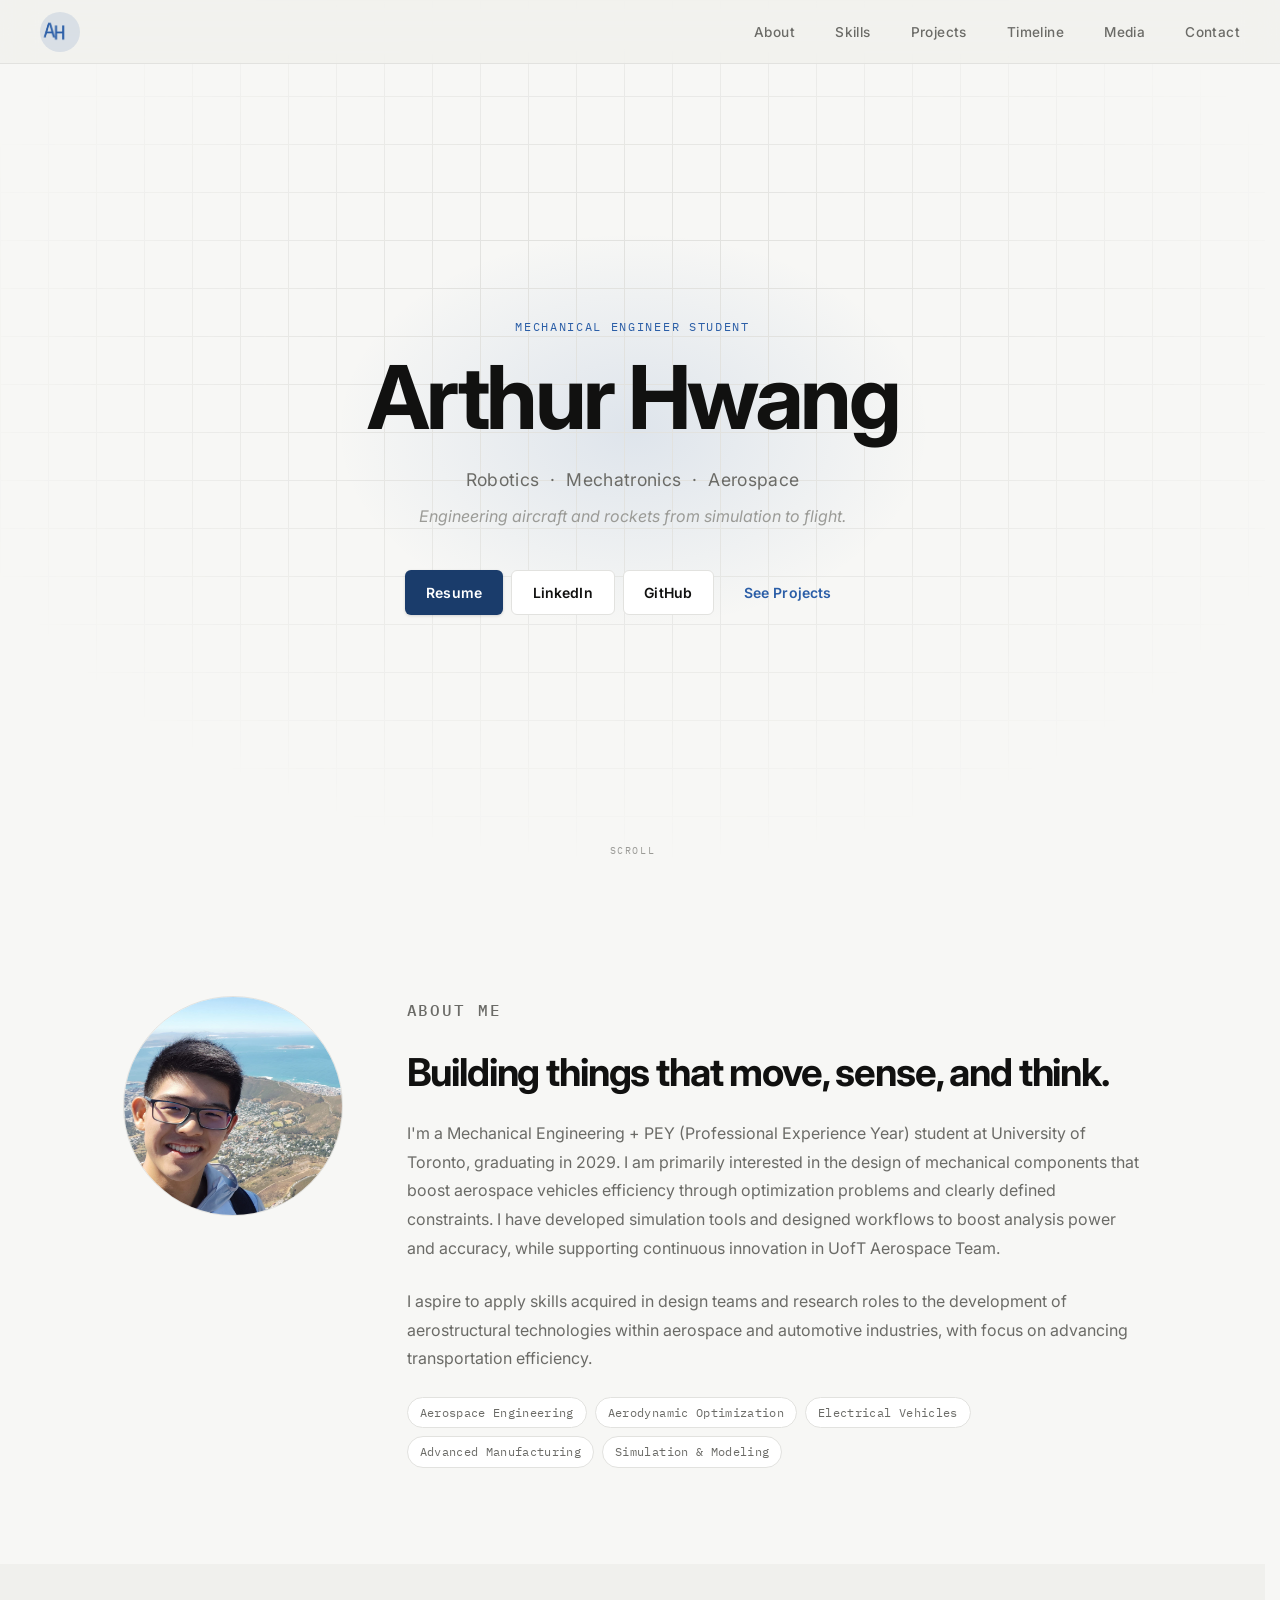
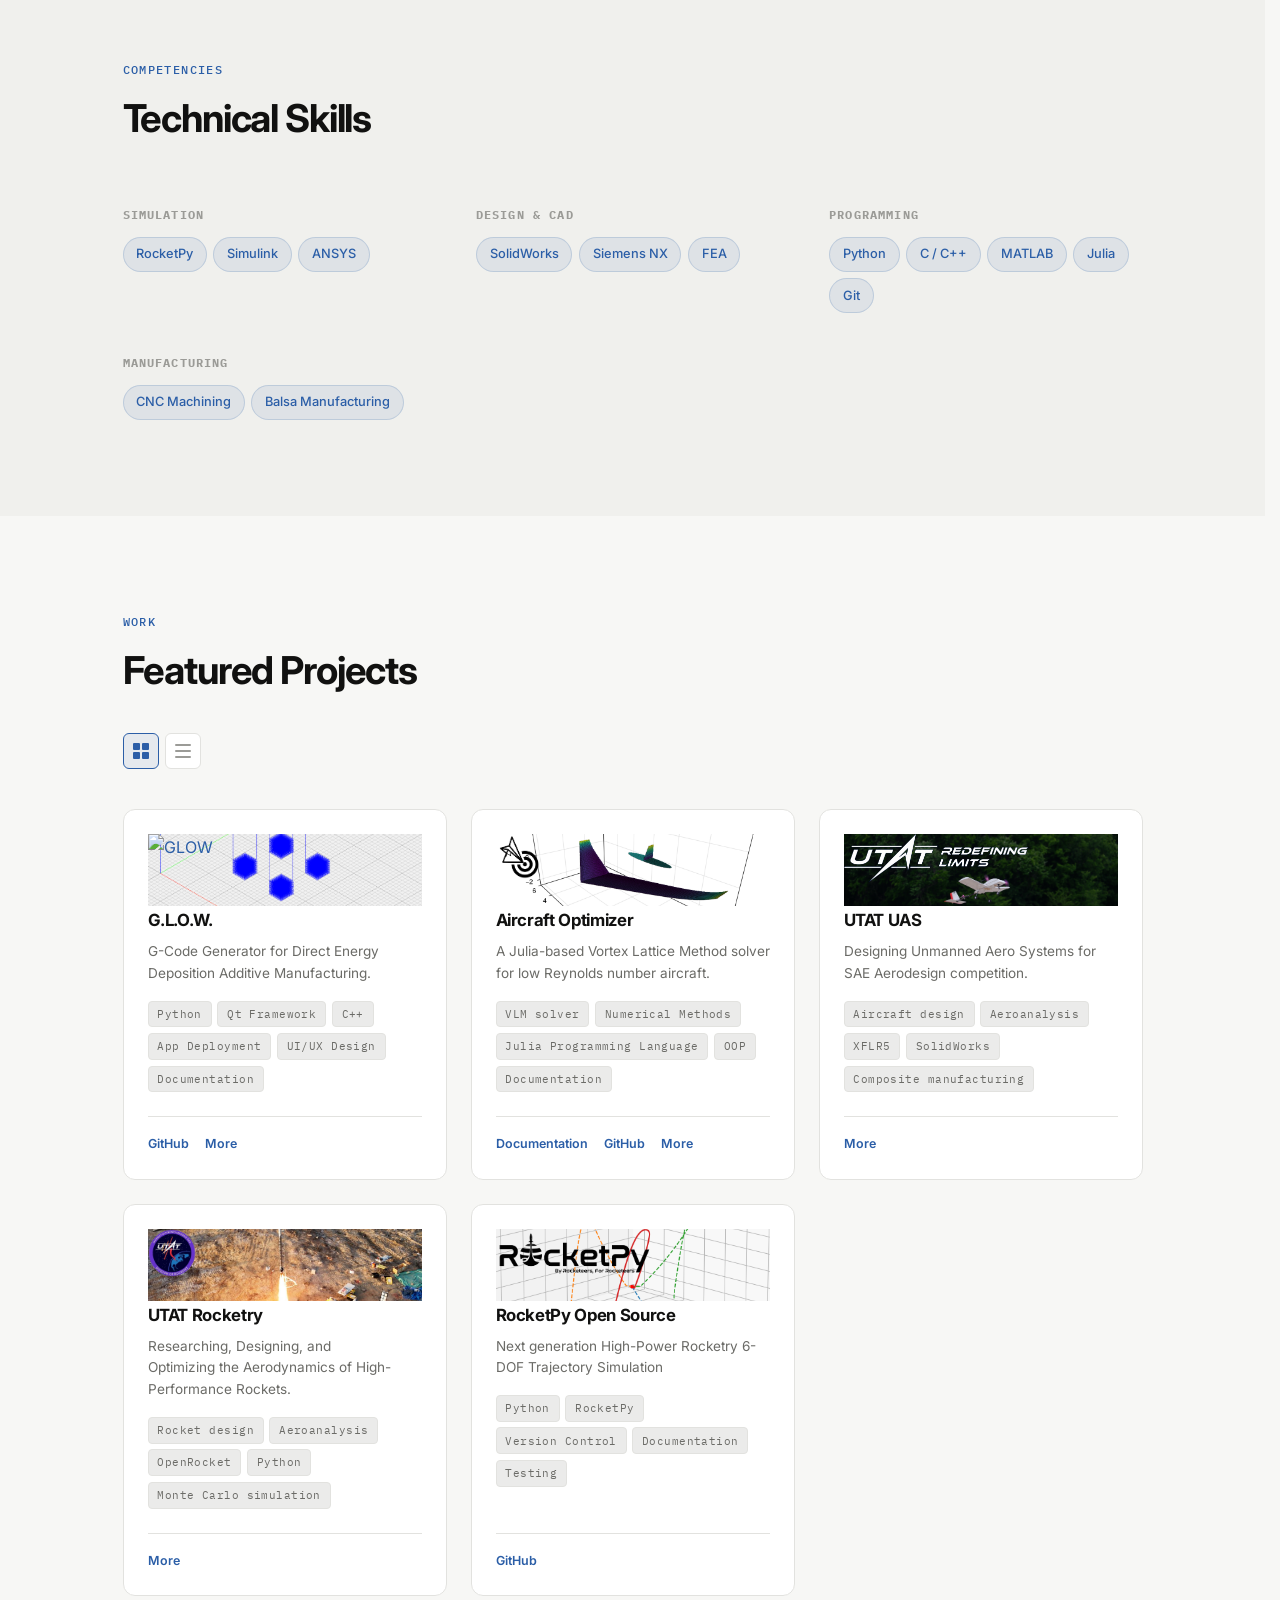
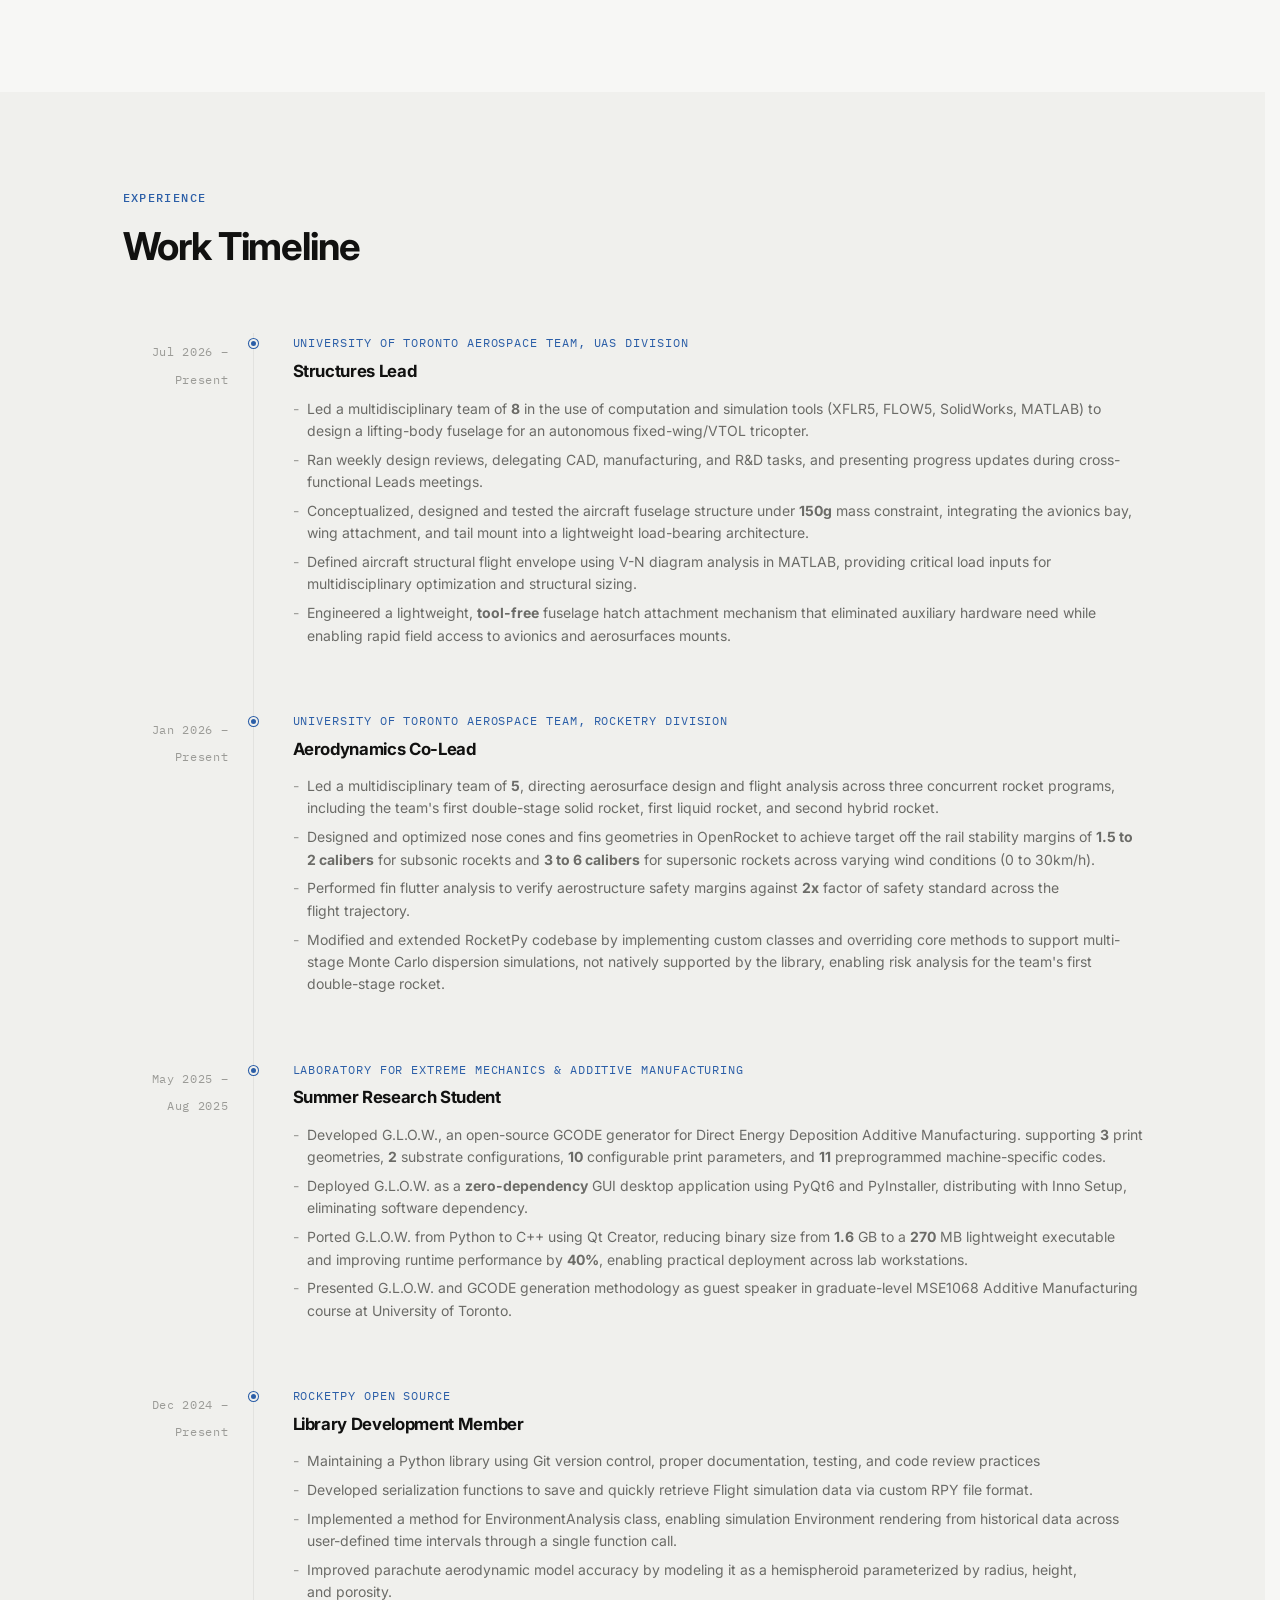
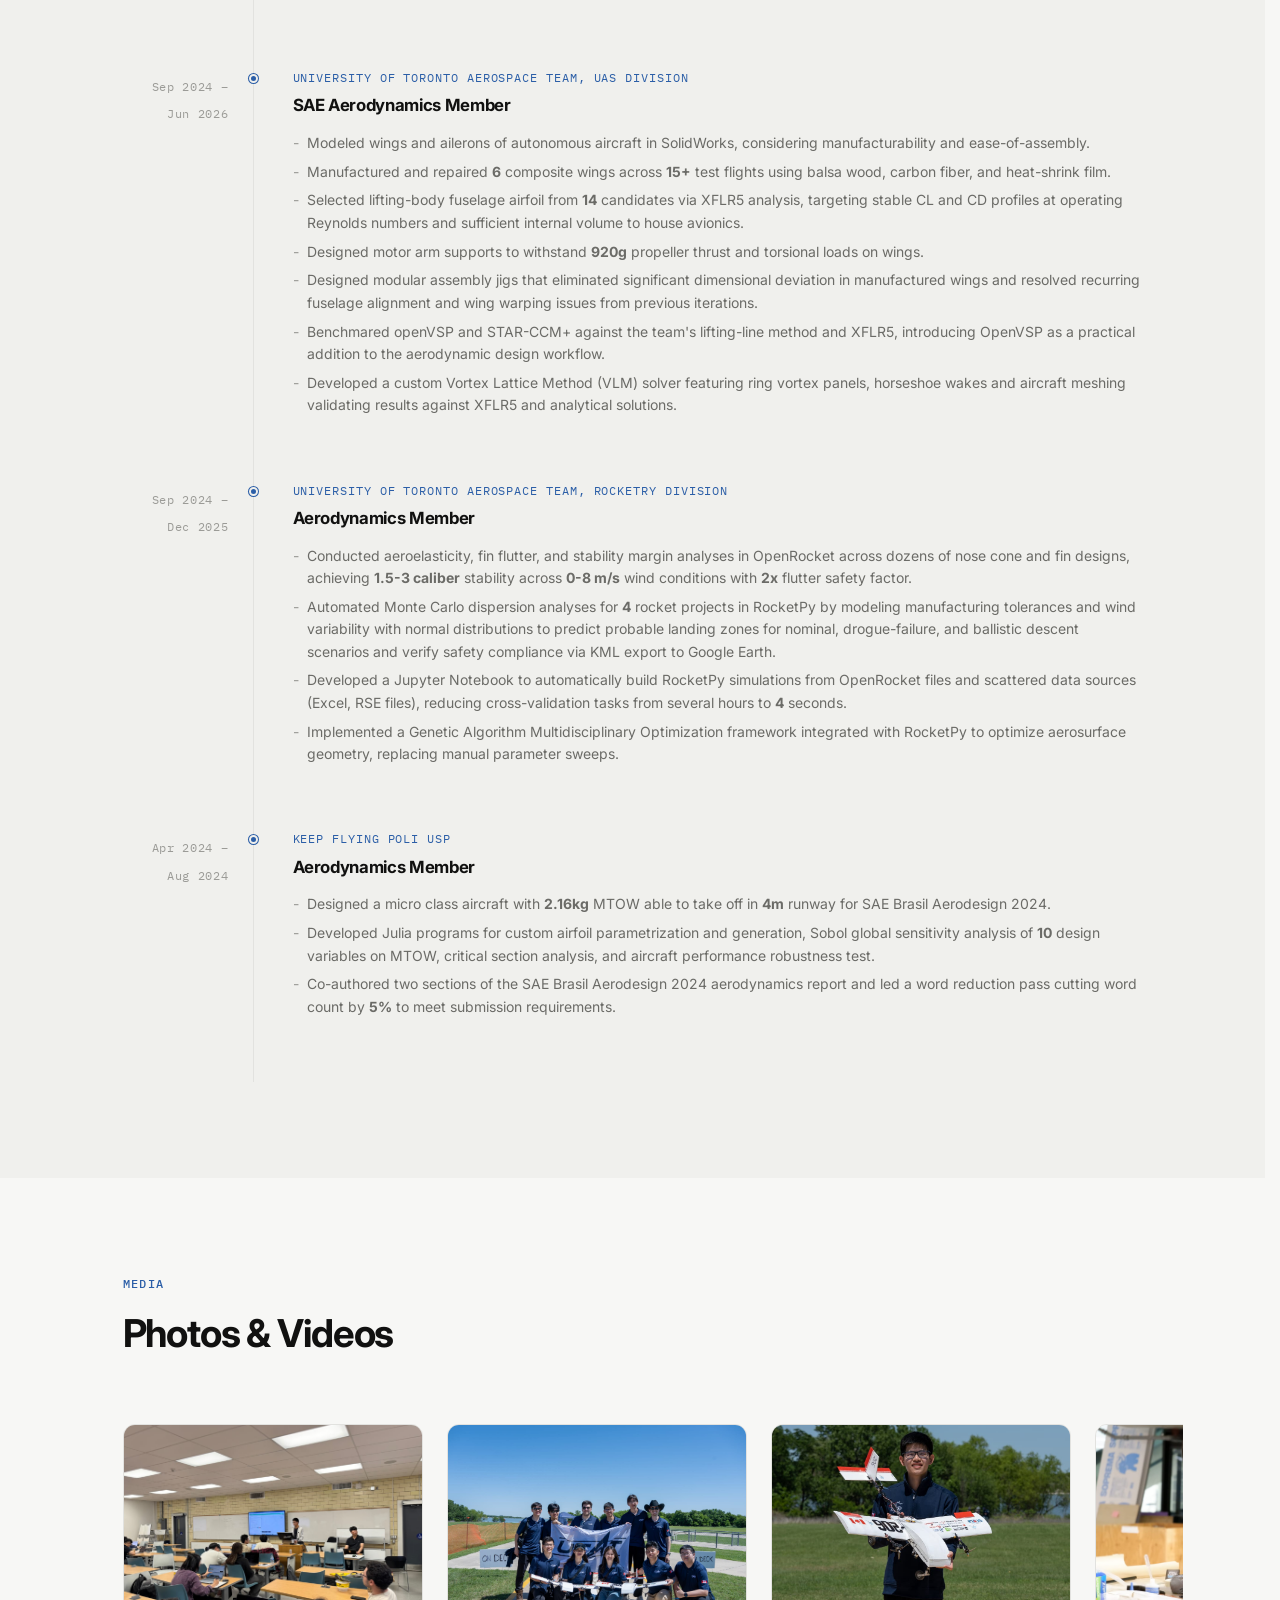
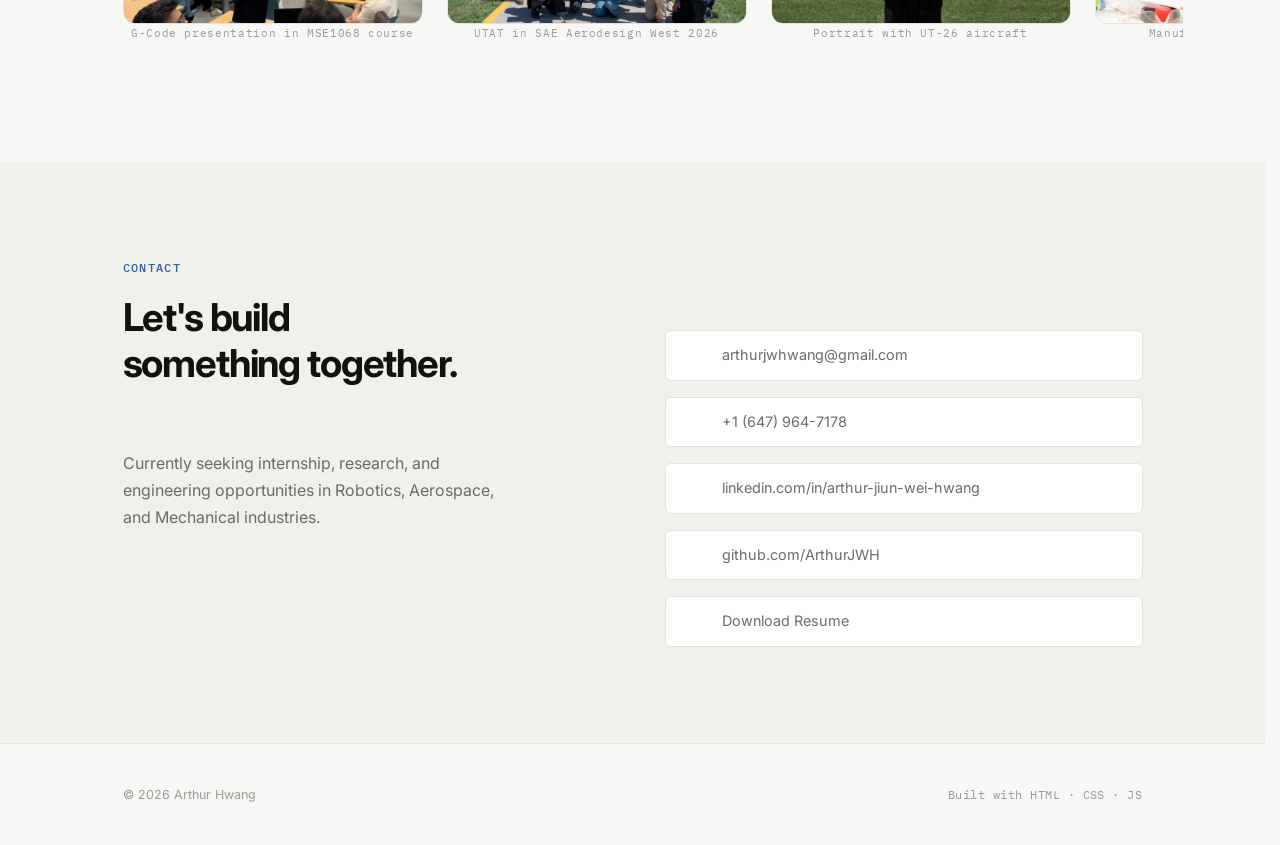
==== commit 3c915347: "Adding AircraftOptimizer project" ====
--- a/index.html
+++ b/index.html
@@ -317,6 +317,66 @@
 
 					<article
 						class="project-card"
+						data-href="projects/aircraft-optimizer/index.html"
+						style="view-transition-name: aircraft-optimizer">
+						<div
+							class="project-card-logo"
+							style="
+								--page-bg: url(&quot;projects/aircraft-optimizer/img/plane_mesh.png&quot;);
+								background-position: 50% 25%;
+							">
+							<img
+								class="project-img"
+								src="projects/aircraft-optimizer/img/ao-icon-light-mode.png"
+								loading="lazy"
+								alt="Aircraft Optimizer" />
+						</div>
+						<div class="project-card-body">
+							<h3
+								class="project-card-title"
+								style="view-transition-name: aircraft-optimizer-title">
+								Aircraft Optimizer
+							</h3>
+							<p class="project-card-desc">
+								A Julia-based Vortex Lattice Method solver for low Reynolds number
+								aircraft.
+							</p>
+							<div class="tech-tags">
+								<span class="tech-tag">VLM solver</span>
+								<span class="tech-tag">Numerical Methods</span>
+								<span class="tech-tag">Julia Programming Language</span>
+								<div class="tech-tag">OOP</div>
+								<div class="tech-tag">Documentation</div>
+							</div>
+						</div>
+						<div class="project-card-links">
+							<a
+								href="https://arthurjwh.github.io/Aircraft_Optimizer/dev/"
+								class="card-link"
+								target="_blank"
+								rel="noopener"
+								onclick="event.stopPropagation()"
+								>Documentation</a
+							>
+							<a
+								href="https://github.com/ArthurJWH/Aircraft-Optimizer"
+								class="card-link"
+								target="_blank"
+								rel="noopener"
+								onclick="event.stopPropagation()"
+								>GitHub</a
+							>
+							<a
+								href="projects/aircraft-optimizer/index.html"
+								class="card-link"
+								onclick="event.stopPropagation()"
+								>More <i class="fa-solid fa-arrow-right fa-xs"></i
+							></a>
+						</div>
+					</article>
+
+					<article
+						class="project-card"
 						data-href="projects/utat-uas/index.html"
 						style="view-transition-name: utat-uas">
 						<div
@@ -444,12 +504,12 @@
 								onclick="event.stopPropagation()"
 								>GitHub</a
 							>
-							<a
+							<!-- <a
 								href="projects/rocketpy/index.html"
 								class="card-link"
 								onclick="event.stopPropagation()"
 								>More <i class="fa-solid fa-arrow-right fa-xs"></i
-							></a>
+							></a> -->
 						</div>
 					</article>
 				</div>
@@ -495,7 +555,7 @@
 							<h3 class="timeline-role">Structures Lead</h3>
 							<ul class="timeline-bullets">
 								<li>
-									Led a multidisciplinary team of <strong>6</strong> in the use of
+									Led a multidisciplinary team of <strong>8</strong> in the use of
 									computation and simulation tools (XFLR5, FLOW5, SolidWorks,
 									MATLAB) to design a lifting-body fuselage for an autonomous
 									fixed-wing/VTOL tricopter.
@@ -612,6 +672,10 @@
 							<p class="timeline-org">RocketPy Open Source</p>
 							<h3 class="timeline-role">Library Development Member</h3>
 							<ul class="timeline-bullets">
+								<li>
+									Maintaining a Python library using Git version control, proper
+									documentation, testing, and code review practices
+								</li>
 								<li>
 									Developed serialization functions to save and quickly retrieve
 									Flight simulation data via custom RPY file format.
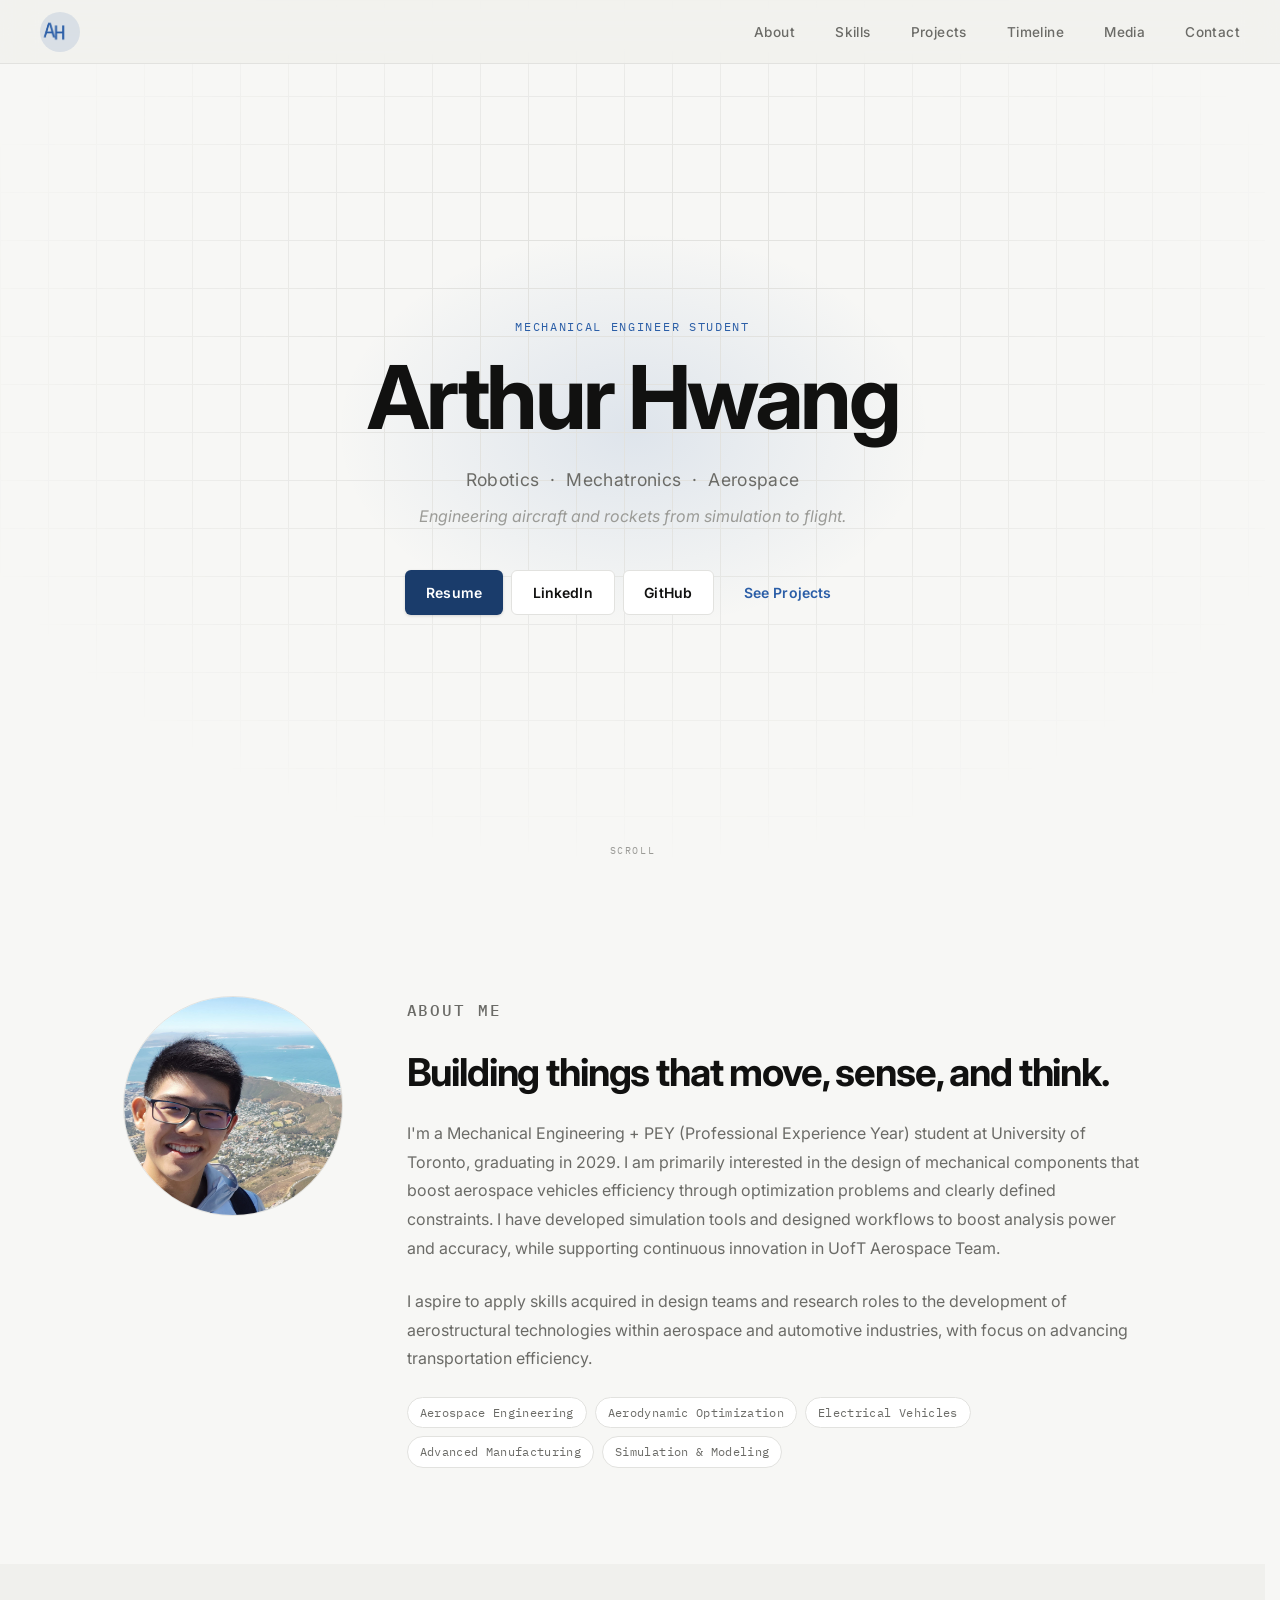
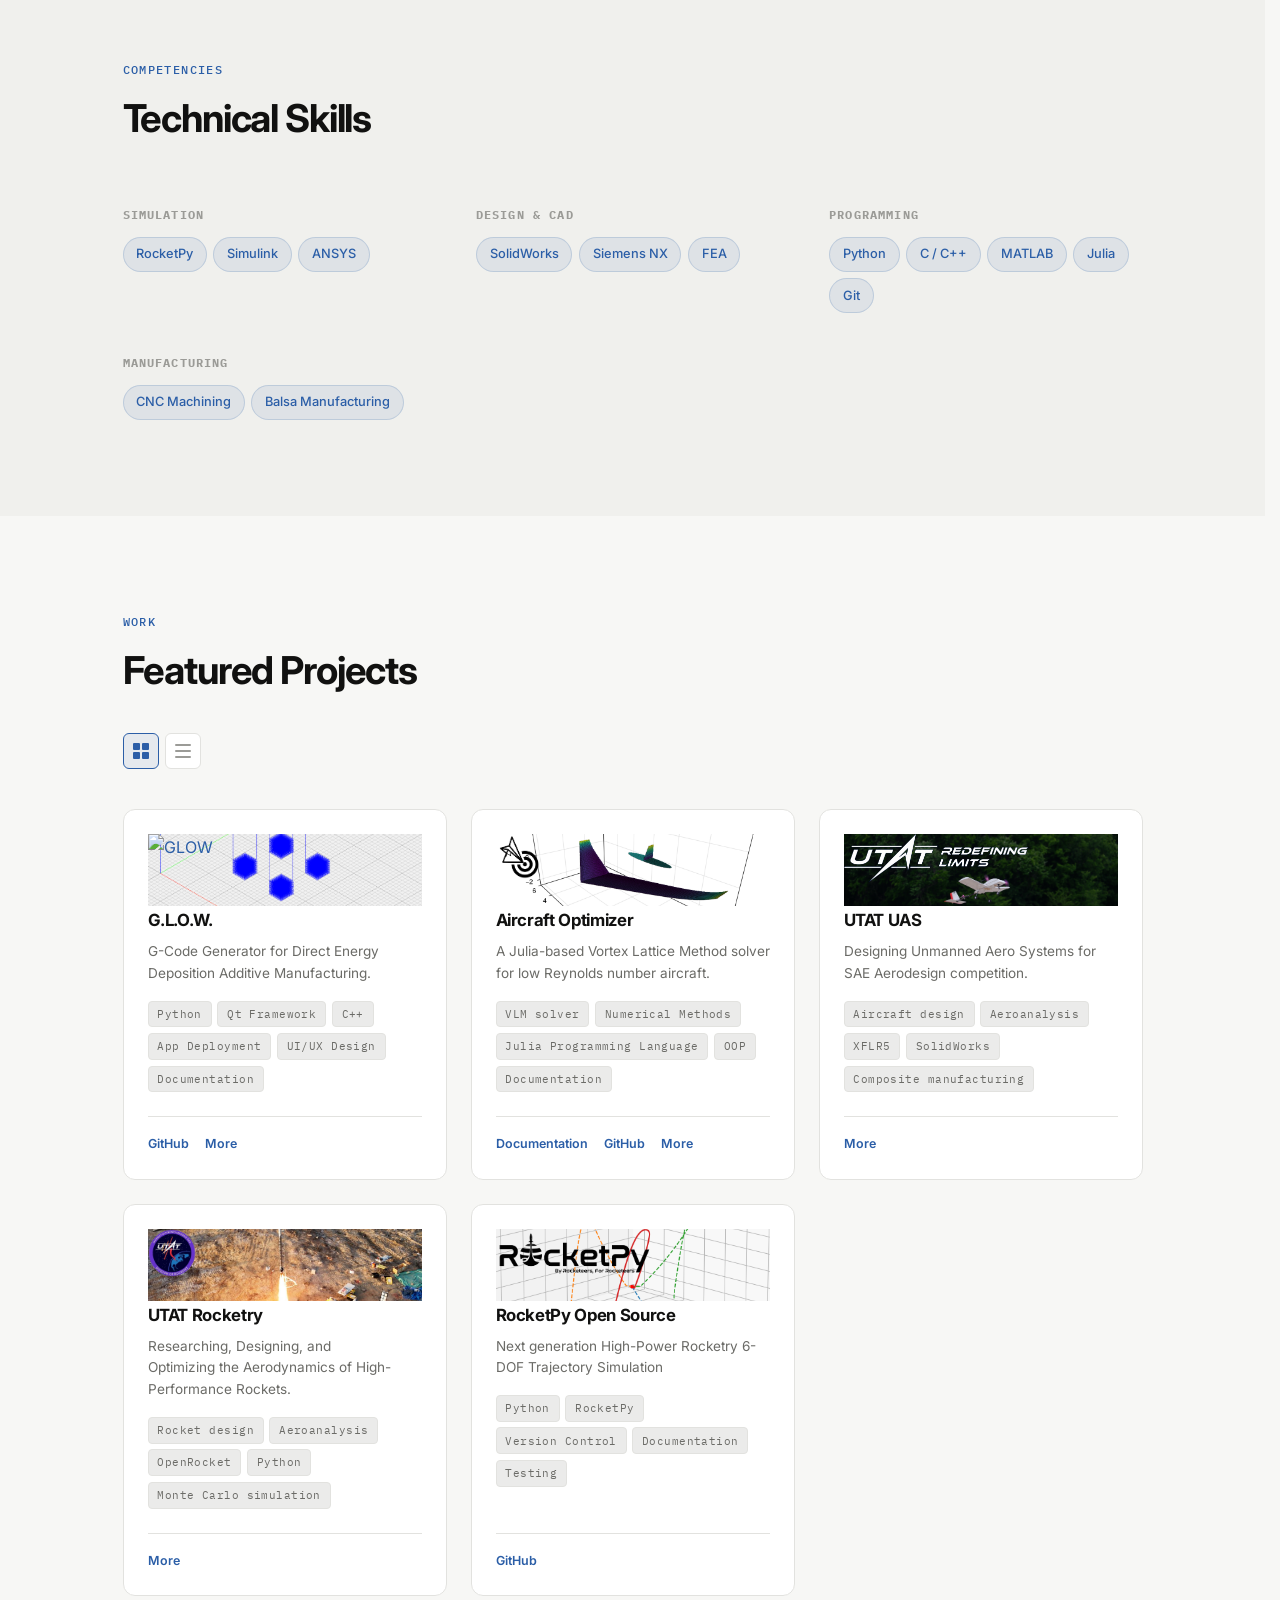
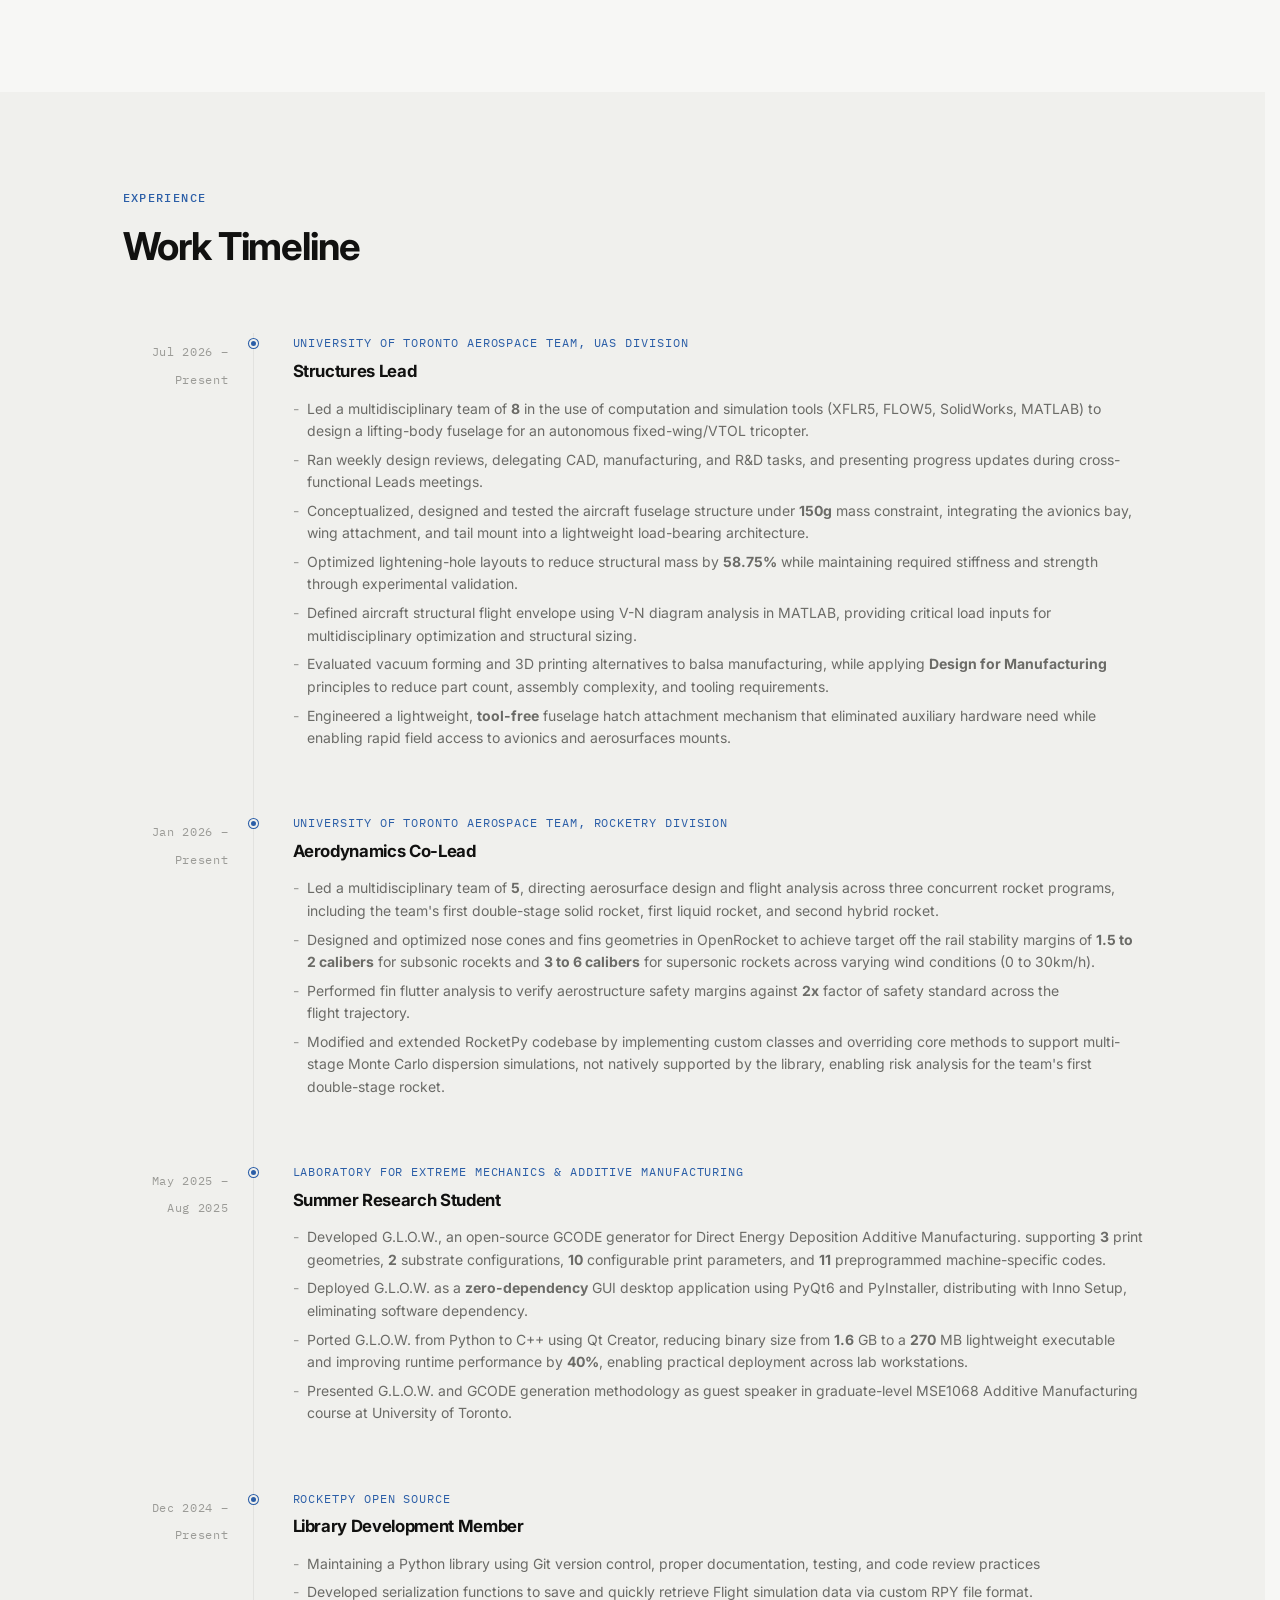
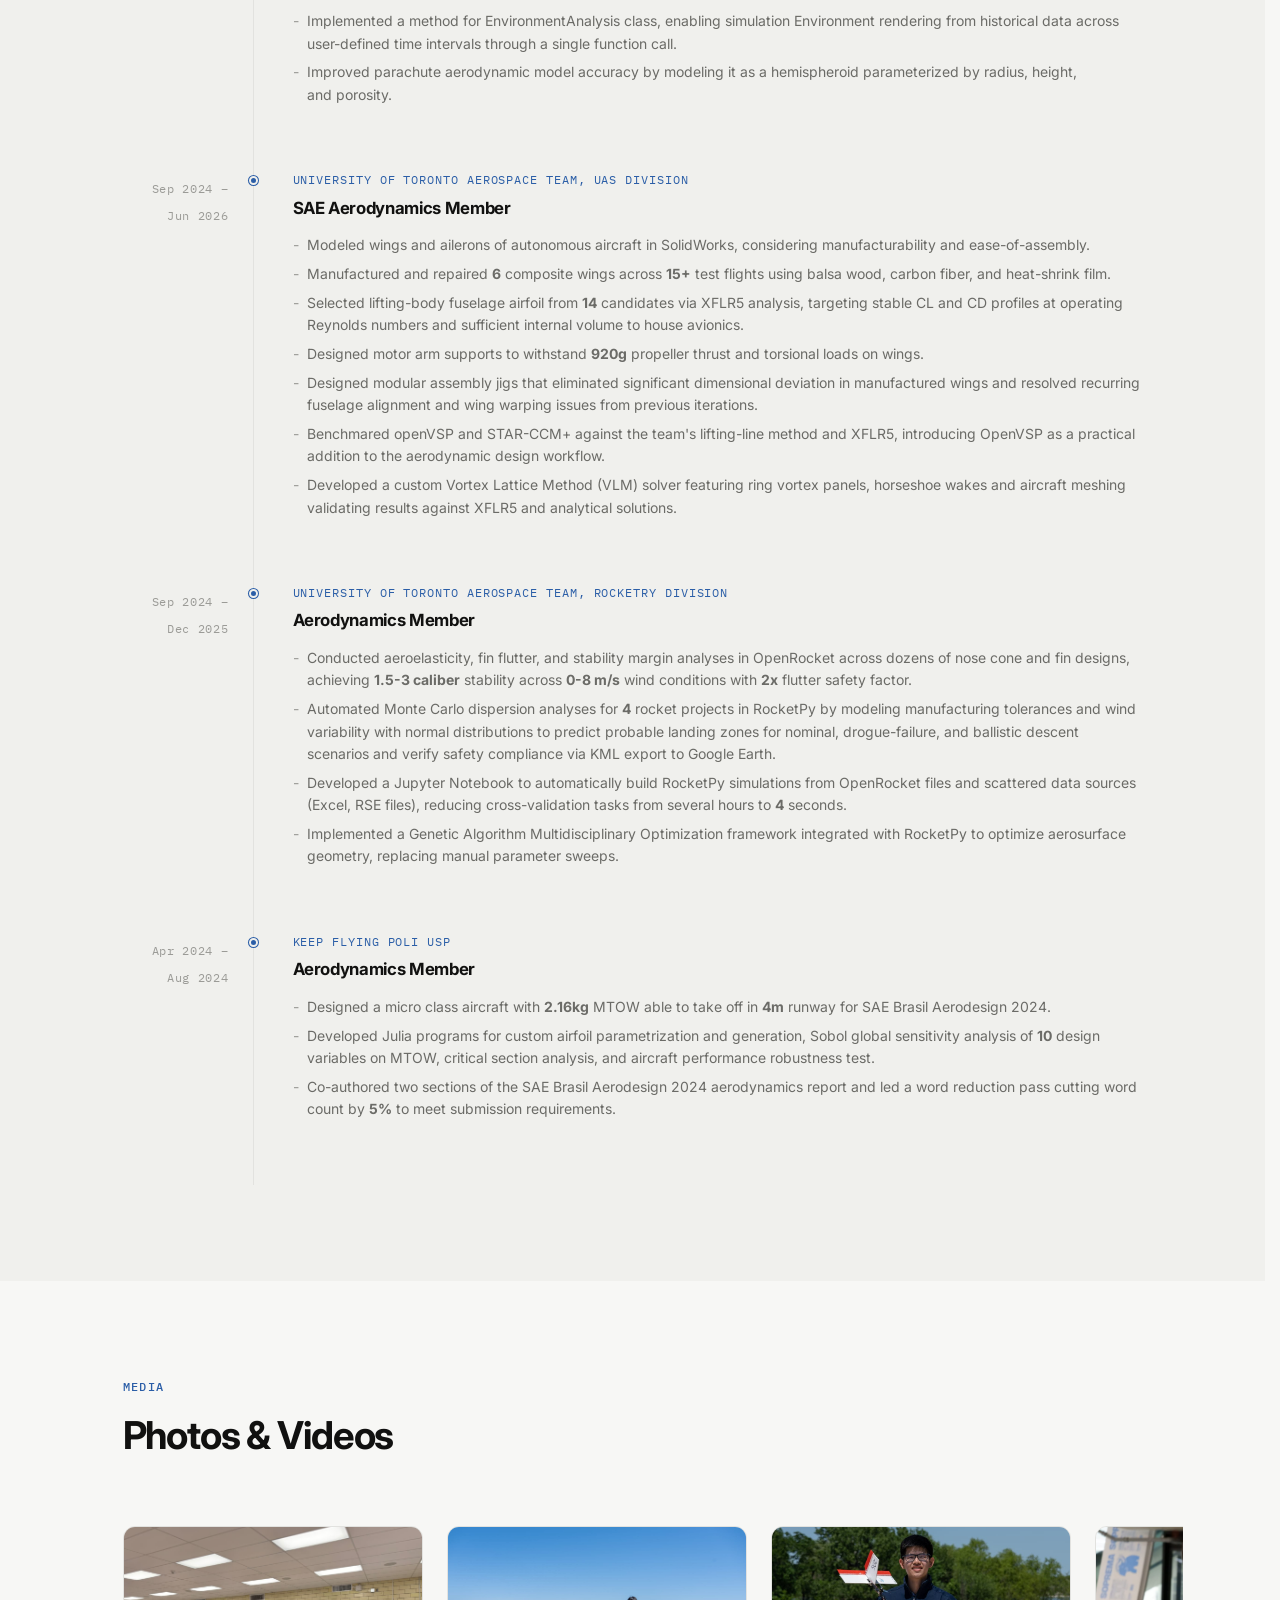
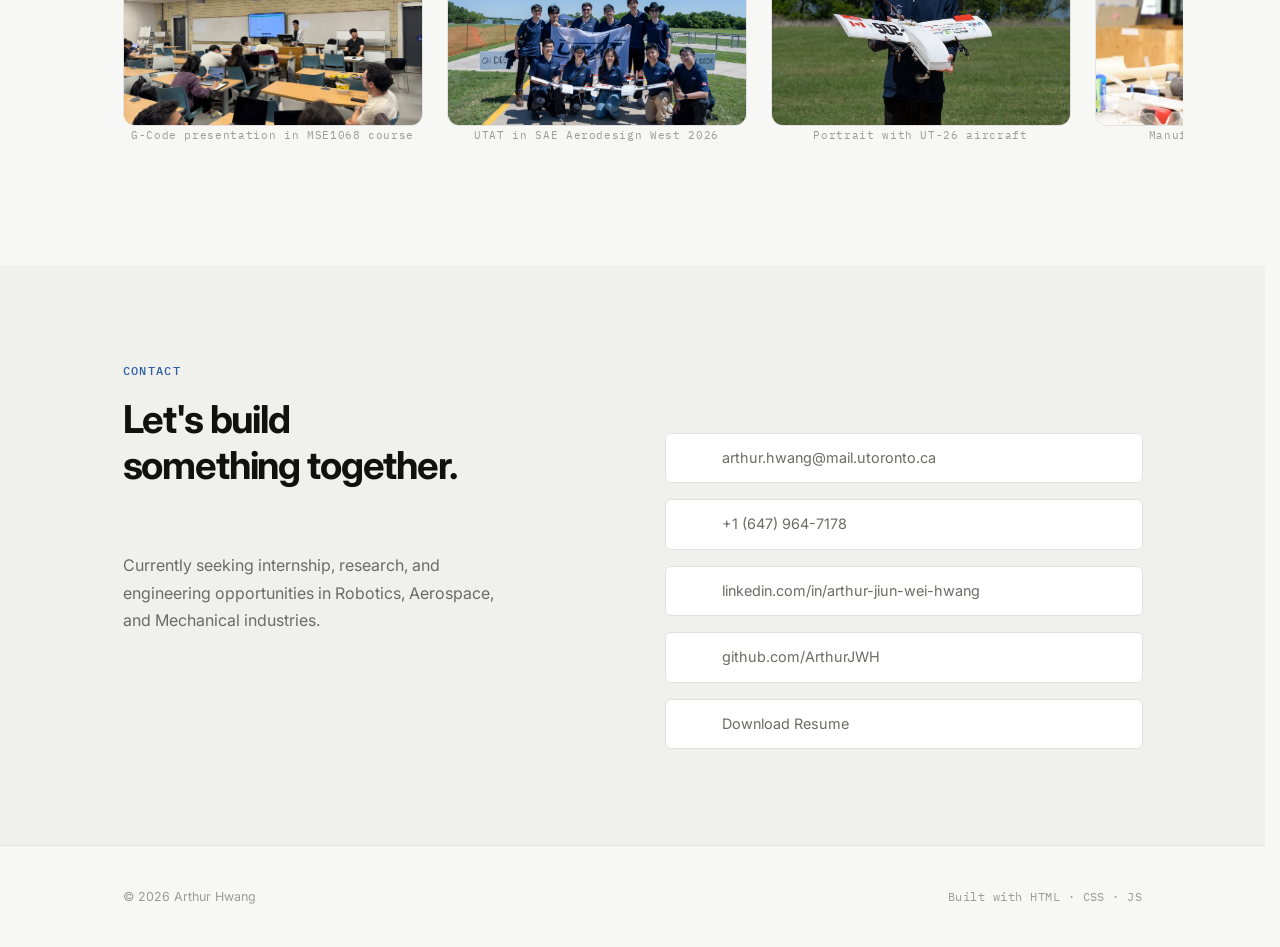
==== commit 931ce561: "Updating resume" ====
--- a/index.html
+++ b/index.html
@@ -359,7 +359,7 @@
 								>Documentation</a
 							>
 							<a
-								href="https://github.com/ArthurJWH/Aircraft-Optimizer"
+								href="https://github.com/ArthurJWH/Aircraft_Optimizer"
 								class="card-link"
 								target="_blank"
 								rel="noopener"
@@ -572,9 +572,20 @@
 									into a lightweight load-bearing architecture.
 								</li>
 								<li>
+									Optimized lightening-hole layouts to reduce structural mass by
+									<strong>58.75%</strong> while maintaining required stiffness and strength
+									through experimental validation.
+								</li>
+								<li>
 									Defined aircraft structural flight envelope using V-N diagram
 									analysis in MATLAB, providing critical load inputs for
 									multidisciplinary optimization and structural sizing.
+								</li>
+								<li>
+									Evaluated vacuum forming and 3D printing alternatives to balsa
+									manufacturing, while applying <strong>Design for Manufacturing</strong>
+									principles to reduce part count, assembly complexity, and
+									tooling requirements.
 								</li>
 								<li>
 									Engineered a lightweight, <strong>tool-free</strong> fuselage
@@ -937,9 +948,9 @@
 					</p>
 				</div>
 				<div class="contact-links">
-					<a href="mailto:arthurjwhwang@gmail.com" class="contact-item">
+					<a href="mailto:arthur.hwang@mail.utoronto.ca" class="contact-item">
 						<i class="fa-solid fa-envelope contact-icon"></i>
-						<span>arthurjwhwang@gmail.com</span>
+						<span>arthur.hwang@mail.utoronto.ca</span>
 					</a>
 
 					<a href="tel:+16479647178" class="contact-item" target="_blank">
